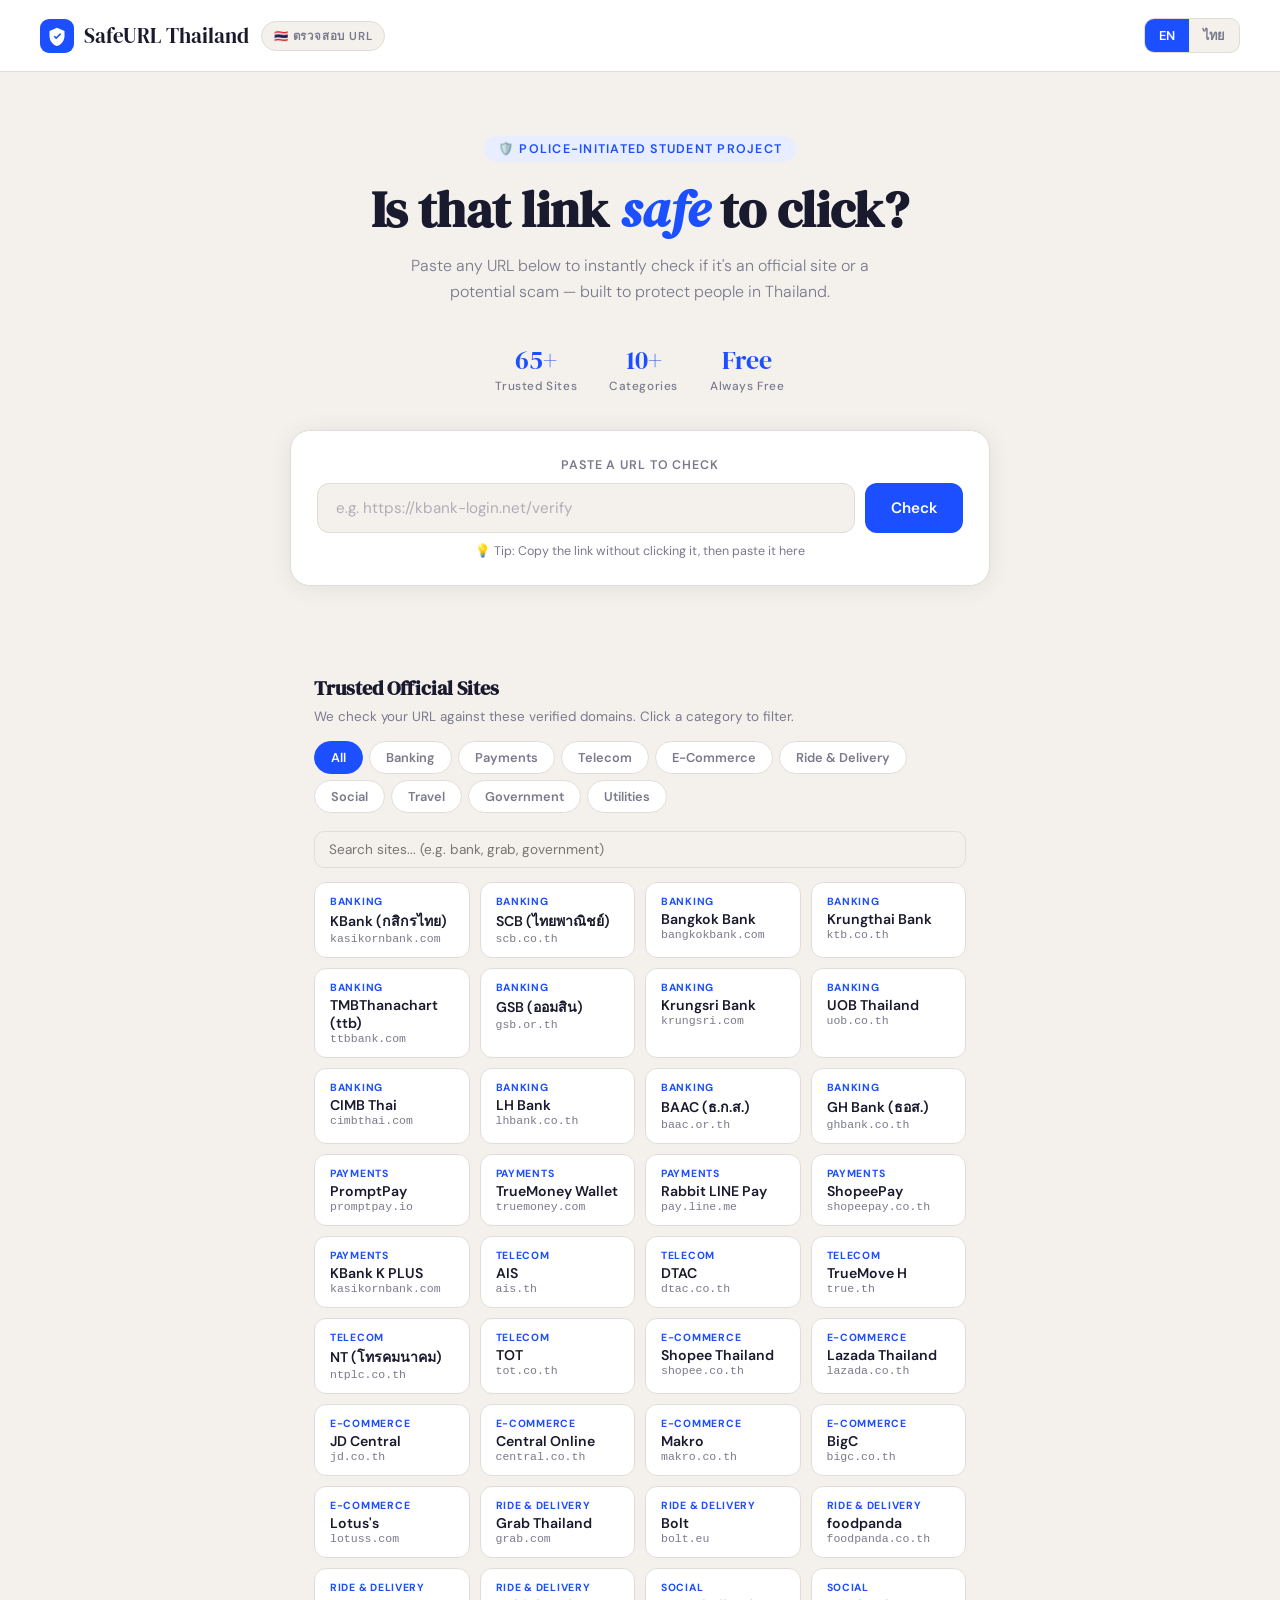
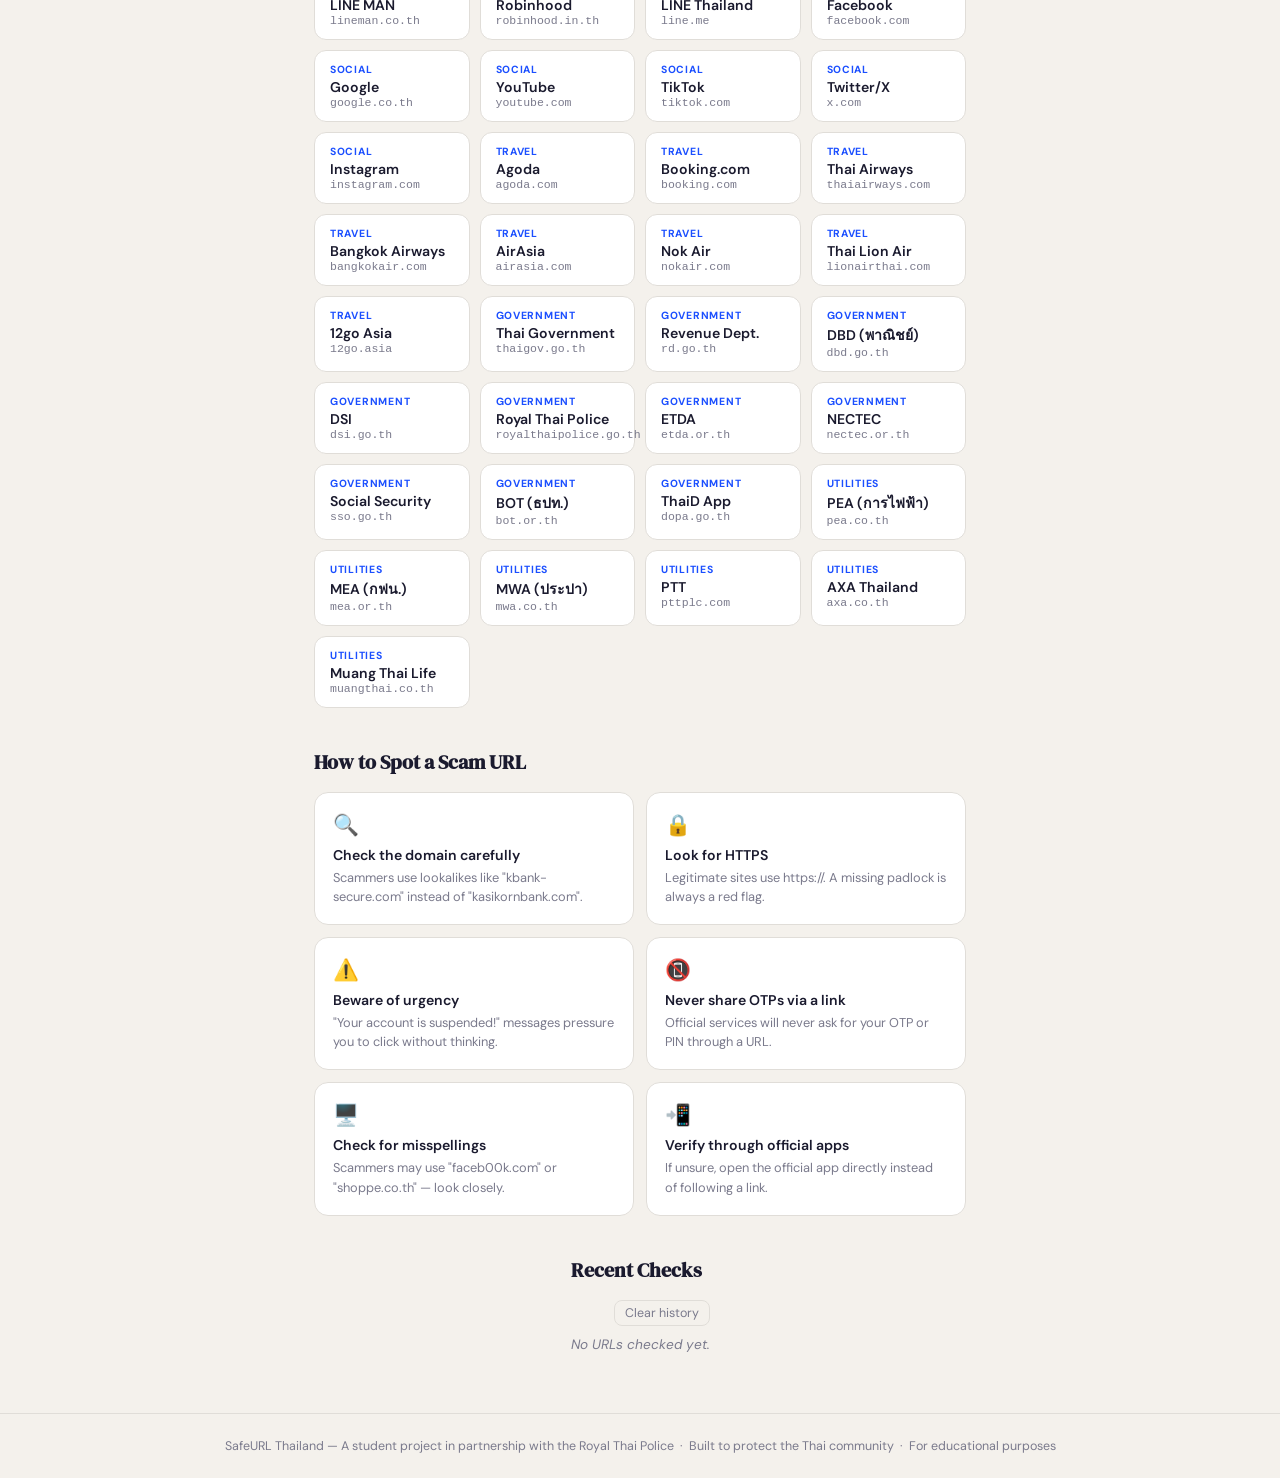
==== index.html @ a2a2a3ca "Add files via upload" ====
<!DOCTYPE html>
<html lang="en">
<head>
  <meta charset="UTF-8" />
  <meta name="viewport" content="width=device-width, initial-scale=1.0"/>
  <title>SafeURL Thailand — URL Safety Checker</title>
  <link href="https://fonts.googleapis.com/css2?family=DM+Serif+Display:ital@0;1&family=DM+Sans:wght@300;400;500;600&display=swap" rel="stylesheet"/>
  <style>
    *, *::before, *::after { box-sizing: border-box; margin: 0; padding: 0; }
    :root {
      --bg: #f4f1ec;
      --surface: #ffffff;
      --text: #1a1a2e;
      --muted: #7a7a8c;
      --accent: #1b4fff;
      --accent-light: #e8eeff;
      --safe: #0e9e6e;
      --safe-light: #e6f7f2;
      --danger: #d93025;
      --danger-light: #fdecea;
      --warn: #f0860a;
      --warn-light: #fff4e5;
      --border: #e0ddd8;
      --shadow: 0 2px 24px rgba(26,26,46,0.07);
    }
    body { font-family: 'DM Sans', sans-serif; background: var(--bg); color: var(--text); min-height: 100vh; display: flex; flex-direction: column; }

    /* NAV */
    nav { display: flex; align-items: center; justify-content: space-between; padding: 18px 40px; background: var(--surface); border-bottom: 1px solid var(--border); flex-wrap: wrap; gap: 10px; }
    .nav-left { display: flex; align-items: center; gap: 12px; }
    .nav-logo { display: flex; align-items: center; gap: 10px; font-family: 'DM Serif Display', serif; font-size: 1.3rem; color: var(--text); text-decoration: none; }
    .nav-logo .shield-icon { width: 34px; height: 34px; background: var(--accent); border-radius: 9px; display: flex; align-items: center; justify-content: center; }
    .nav-logo .shield-icon svg { width: 20px; height: 20px; fill: white; }
    .nav-right { display: flex; align-items: center; gap: 10px; }
    .nav-badge { font-size: 0.72rem; font-weight: 600; letter-spacing: 0.07em; text-transform: uppercase; color: var(--muted); background: var(--bg); padding: 5px 12px; border-radius: 20px; border: 1px solid var(--border); }
    .lang-toggle { display: flex; background: var(--bg); border: 1px solid var(--border); border-radius: 10px; overflow: hidden; }
    .lang-btn { padding: 6px 14px; font-size: 0.8rem; font-weight: 600; border: none; background: transparent; cursor: pointer; color: var(--muted); font-family: 'DM Sans', sans-serif; transition: all 0.2s; }
    .lang-btn.active { background: var(--accent); color: white; }

    /* HERO */
    .hero { text-align: center; padding: 64px 24px 40px; animation: fadeUp 0.6s ease both; }
    .hero-eyebrow { display: inline-flex; align-items: center; gap: 6px; font-size: 0.78rem; font-weight: 600; letter-spacing: 0.1em; text-transform: uppercase; color: var(--accent); background: var(--accent-light); padding: 5px 14px; border-radius: 20px; margin-bottom: 18px; }
    .hero h1 { font-family: 'DM Serif Display', serif; font-size: clamp(2rem, 5vw, 3.2rem); line-height: 1.15; margin-bottom: 14px; max-width: 620px; margin-left: auto; margin-right: auto; }
    .hero h1 em { font-style: italic; color: var(--accent); }
    .hero p { font-size: 1rem; color: var(--muted); max-width: 460px; margin: 0 auto 36px; line-height: 1.65; font-weight: 300; }

    /* STATS BAR */
    .stats-bar { display: flex; justify-content: center; gap: 32px; margin-bottom: 36px; flex-wrap: wrap; }
    .stat { text-align: center; }
    .stat-num { font-family: 'DM Serif Display', serif; font-size: 1.6rem; color: var(--accent); }
    .stat-label { font-size: 0.74rem; color: var(--muted); font-weight: 500; letter-spacing: 0.05em; }

    /* SEARCH */
    .search-card { background: var(--surface); border: 1px solid var(--border); border-radius: 20px; padding: 26px; max-width: 700px; margin: 0 auto; box-shadow: var(--shadow); animation: fadeUp 0.6s 0.15s ease both; }
    .search-label { font-size: 0.78rem; font-weight: 600; letter-spacing: 0.07em; text-transform: uppercase; color: var(--muted); display: block; margin-bottom: 10px; }
    .search-row { display: flex; gap: 10px; }
    #urlInput { flex: 1; border: 1.5px solid var(--border); border-radius: 12px; padding: 14px 18px; font-family: 'DM Sans', sans-serif; font-size: 0.95rem; color: var(--text); background: var(--bg); outline: none; transition: border-color 0.2s, box-shadow 0.2s; }
    #urlInput::placeholder { color: #b0adb8; }
    #urlInput:focus { border-color: var(--accent); box-shadow: 0 0 0 3px rgba(27,79,255,0.1); background: white; }
    #checkBtn { background: var(--accent); color: white; border: none; border-radius: 12px; padding: 14px 26px; font-family: 'DM Sans', sans-serif; font-size: 0.95rem; font-weight: 600; cursor: pointer; transition: background 0.2s, transform 0.1s; white-space: nowrap; }
    #checkBtn:hover { background: #1340dd; }
    #checkBtn:active { transform: scale(0.98); }
    #checkBtn:disabled { opacity: 0.7; cursor: not-allowed; }
    .search-hint { font-size: 0.78rem; color: var(--muted); margin-top: 10px; }

    /* RESULT */
    #result { max-width: 700px; margin: 18px auto 0; display: none; animation: fadeUp 0.4s ease both; }
    .result-box { border-radius: 16px; padding: 22px 24px; display: flex; align-items: flex-start; gap: 18px; }
    .result-box.safe   { background: var(--safe-light); border: 1.5px solid #a0e8cf; }
    .result-box.danger { background: var(--danger-light); border: 1.5px solid #f5bab7; }
    .result-box.warn   { background: var(--warn-light); border: 1.5px solid #ffd08a; }
    .result-icon { width: 46px; height: 46px; border-radius: 12px; flex-shrink: 0; display: flex; align-items: center; justify-content: center; font-size: 1.4rem; }
    .safe   .result-icon { background: #c8f4e4; }
    .danger .result-icon { background: #fcd9d7; }
    .warn   .result-icon { background: #ffe5b4; }
    .result-status { font-size: 0.75rem; font-weight: 700; letter-spacing: 0.1em; text-transform: uppercase; margin-bottom: 4px; }
    .safe   .result-status { color: var(--safe); }
    .danger .result-status { color: var(--danger); }
    .warn   .result-status { color: var(--warn); }
    .result-title { font-family: 'DM Serif Display', serif; font-size: 1.2rem; color: var(--text); margin-bottom: 6px; }
    .result-desc { font-size: 0.88rem; color: #444; line-height: 1.55; }
    .result-url-display { margin-top: 10px; font-size: 0.78rem; font-family: 'Courier New', monospace; background: rgba(0,0,0,0.05); padding: 6px 12px; border-radius: 8px; color: var(--muted); word-break: break-all; }
    .result-match-info { margin-top: 8px; font-size: 0.8rem; color: var(--muted); }
    .result-match-info strong { color: var(--text); }
    .report-btn { margin-top: 12px; display: inline-flex; align-items: center; gap: 6px; font-size: 0.8rem; font-weight: 600; padding: 7px 14px; border-radius: 8px; border: 1.5px solid #f5bab7; background: white; color: var(--danger); cursor: pointer; font-family: 'DM Sans', sans-serif; transition: background 0.2s; }
    .report-btn:hover { background: var(--danger-light); }

    /* REPORT MODAL */
    .modal-overlay { display: none; position: fixed; inset: 0; background: rgba(0,0,0,0.4); z-index: 100; align-items: center; justify-content: center; padding: 20px; }
    .modal-overlay.open { display: flex; }
    .modal { background: white; border-radius: 20px; padding: 32px; max-width: 440px; width: 100%; box-shadow: 0 20px 60px rgba(0,0,0,0.15); animation: fadeUp 0.3s ease both; }
    .modal h3 { font-family: 'DM Serif Display', serif; font-size: 1.3rem; margin-bottom: 6px; }
    .modal p { font-size: 0.85rem; color: var(--muted); margin-bottom: 20px; line-height: 1.5; }
    .modal input, .modal select, .modal textarea { width: 100%; border: 1.5px solid var(--border); border-radius: 10px; padding: 11px 14px; font-family: 'DM Sans', sans-serif; font-size: 0.88rem; color: var(--text); background: var(--bg); outline: none; margin-bottom: 12px; transition: border-color 0.2s; }
    .modal input:focus, .modal select:focus, .modal textarea:focus { border-color: var(--accent); background: white; }
    .modal textarea { resize: vertical; min-height: 80px; }
    .modal-btns { display: flex; gap: 10px; }
    .modal-submit { flex: 1; background: var(--danger); color: white; border: none; border-radius: 10px; padding: 12px; font-family: 'DM Sans', sans-serif; font-weight: 600; font-size: 0.9rem; cursor: pointer; transition: background 0.2s; }
    .modal-submit:hover { background: #b52820; }
    .modal-cancel { padding: 12px 18px; border: 1.5px solid var(--border); background: white; border-radius: 10px; font-family: 'DM Sans', sans-serif; font-weight: 600; font-size: 0.9rem; cursor: pointer; color: var(--muted); }
    .modal-success { text-align: center; padding: 12px 0 0; }
    .modal-success .big-check { font-size: 2.5rem; margin-bottom: 8px; }
    .modal-success p { color: var(--text); font-size: 0.9rem; }

    /* TABS */
    .tabs-section { max-width: 700px; margin: 48px auto 0; padding: 0 24px; animation: fadeUp 0.6s 0.3s ease both; }
    .tabs-section h2 { font-family: 'DM Serif Display', serif; font-size: 1.25rem; margin-bottom: 6px; }
    .tabs-section > p { font-size: 0.84rem; color: var(--muted); margin-bottom: 16px; }
    .tab-bar { display: flex; gap: 6px; flex-wrap: wrap; margin-bottom: 18px; }
    .tab-btn { padding: 7px 16px; font-size: 0.8rem; font-weight: 600; border-radius: 20px; border: 1.5px solid var(--border); background: white; color: var(--muted); cursor: pointer; font-family: 'DM Sans', sans-serif; transition: all 0.2s; }
    .tab-btn.active { background: var(--accent); color: white; border-color: var(--accent); }
    .trusted-grid { display: grid; grid-template-columns: repeat(auto-fill, minmax(148px, 1fr)); gap: 10px; }
    .trusted-chip { background: var(--surface); border: 1px solid var(--border); border-radius: 12px; padding: 12px 15px; cursor: default; transition: box-shadow 0.2s, border-color 0.2s; }
    .trusted-chip:hover { box-shadow: 0 2px 14px rgba(27,79,255,0.1); border-color: #c0cbff; }
    .trusted-chip .chip-cat { font-size: 0.65rem; font-weight: 700; text-transform: uppercase; letter-spacing: 0.07em; color: var(--accent); margin-bottom: 2px; }
    .trusted-chip .chip-name { font-weight: 600; font-size: 0.88rem; color: var(--text); }
    .trusted-chip .chip-domain { font-size: 0.72rem; color: var(--muted); font-family: 'Courier New', monospace; }

    /* TIPS */
    .tips-section { max-width: 700px; margin: 40px auto 0; padding: 0 24px; animation: fadeUp 0.6s 0.45s ease both; }
    .tips-section h2 { font-family: 'DM Serif Display', serif; font-size: 1.25rem; margin-bottom: 16px; }
    .tips-grid { display: grid; grid-template-columns: 1fr 1fr; gap: 12px; }
    @media (max-width: 540px) { .tips-grid { grid-template-columns: 1fr; } .search-row { flex-direction: column; } }
    .tip-card { background: var(--surface); border: 1px solid var(--border); border-radius: 14px; padding: 18px; }
    .tip-icon { font-size: 1.3rem; margin-bottom: 8px; }
    .tip-title { font-weight: 600; font-size: 0.88rem; margin-bottom: 4px; }
    .tip-desc { font-size: 0.8rem; color: var(--muted); line-height: 1.5; }

    /* HISTORY */
    .history-section { max-width: 700px; margin: 40px auto 0; padding: 0 24px; animation: fadeUp 0.6s 0.5s ease both; }
    .history-section h2 { font-family: 'DM Serif Display', serif; font-size: 1.25rem; margin-bottom: 16px; }
    #historyList { display: flex; flex-direction: column; gap: 8px; }
    .history-item { background: var(--surface); border: 1px solid var(--border); border-radius: 12px; padding: 12px 16px; display: flex; align-items: center; gap: 12px; font-size: 0.84rem; }
    .history-dot { width: 10px; height: 10px; border-radius: 50%; flex-shrink: 0; }
    .history-dot.safe { background: var(--safe); }
    .history-dot.danger { background: var(--danger); }
    .history-dot.warn { background: var(--warn); }
    .history-url { flex: 1; font-family: 'Courier New', monospace; color: var(--muted); overflow: hidden; text-overflow: ellipsis; white-space: nowrap; }
    .history-label { font-size: 0.72rem; font-weight: 600; }
    .history-empty { font-size: 0.85rem; color: var(--muted); font-style: italic; }
    .clear-history { font-size: 0.78rem; color: var(--muted); background: none; border: 1px solid var(--border); border-radius: 8px; padding: 4px 10px; cursor: pointer; font-family: 'DM Sans', sans-serif; margin-left: auto; display: block; margin-bottom: 10px; }
    .clear-history:hover { color: var(--danger); border-color: var(--danger); }

    /* FOOTER */
    footer { margin-top: 60px; text-align: center; padding: 24px; font-size: 0.78rem; color: var(--muted); border-top: 1px solid var(--border); }

    /* ANIMATIONS */
    @keyframes fadeUp { from { opacity: 0; transform: translateY(16px); } to { opacity: 1; transform: translateY(0); } }
    .spinner { display: inline-block; width: 15px; height: 15px; border: 2px solid rgba(255,255,255,0.4); border-top-color: white; border-radius: 50%; animation: spin 0.6s linear infinite; vertical-align: middle; margin-right: 6px; }
    @keyframes spin { to { transform: rotate(360deg); } }

    /* SEARCH HIGHLIGHT */
    .search-filter { width: 100%; margin-bottom: 14px; border: 1.5px solid var(--border); border-radius: 10px; padding: 9px 14px; font-family: 'DM Sans', sans-serif; font-size: 0.85rem; outline: none; background: var(--bg); transition: border-color 0.2s; }
    .search-filter:focus { border-color: var(--accent); background: white; }
  </style>
</head>
<body>

<nav>
  <div class="nav-left">
    <a class="nav-logo" href="#">
      <div class="shield-icon">
        <svg viewBox="0 0 24 24"><path d="M12 2L3 6v6c0 5.55 3.84 10.74 9 12 5.16-1.26 9-6.45 9-12V6L12 2zm-1 14l-3-3 1.41-1.41L11 13.17l4.59-4.58L17 10l-6 6z"/></svg>
      </div>
      SafeURL Thailand
    </a>
    <span class="nav-badge" id="navBadge">🇹🇭 ตรวจสอบ URL</span>
  </div>
  <div class="nav-right">
    <div class="lang-toggle">
      <button class="lang-btn active" onclick="setLang('en')">EN</button>
      <button class="lang-btn" onclick="setLang('th')">ไทย</button>
    </div>
  </div>
</nav>

<div class="hero">
  <div class="hero-eyebrow" id="eyebrow">🛡️ Police-Initiated Student Project</div>
  <h1 id="heroTitle">Is that link <em>safe</em> to click?</h1>
  <p id="heroSub">Paste any URL below to instantly check if it's an official site or a potential scam — built to protect people in Thailand.</p>

  <div class="stats-bar">
    <div class="stat"><div class="stat-num" id="siteCount">60+</div><div class="stat-label" id="statLabel1">Trusted Sites</div></div>
    <div class="stat"><div class="stat-num">10+</div><div class="stat-label" id="statLabel2">Categories</div></div>
    <div class="stat"><div class="stat-num">Free</div><div class="stat-label" id="statLabel3">Always Free</div></div>
  </div>

  <div class="search-card">
    <span class="search-label" id="searchLabel">Paste a URL to check</span>
    <div class="search-row">
      <input type="text" id="urlInput" placeholder="e.g. https://kbank-login.net/verify" autocomplete="off" spellcheck="false"/>
      <button id="checkBtn" onclick="checkURL()" data-en="Check" data-th="ตรวจสอบ">Check</button>
    </div>
    <div class="search-hint" id="searchHint">💡 Tip: Copy the link without clicking it, then paste it here</div>
  </div>
  <div id="result" style="padding: 0 0;"></div>
</div>

<!-- REPORT MODAL -->
<div class="modal-overlay" id="reportModal">
  <div class="modal">
    <div id="modalContent">
      <h3 id="modalTitle">🚩 Report a Suspicious URL</h3>
      <p id="modalDesc">Help protect others by reporting this link. Our team will review it.</p>
      <input type="text" id="reportUrl" placeholder="URL being reported" readonly/>
      <select id="reportReason">
        <option value="">Select a reason...</option>
        <option value="phishing">Phishing / Fake login page</option>
        <option value="impersonation">Impersonating a brand</option>
        <option value="malware">Malware / Virus download</option>
        <option value="scam">Financial scam</option>
        <option value="other">Other</option>
      </select>
      <textarea id="reportDetails" placeholder="Any additional details? (optional)"></textarea>
      <div class="modal-btns">
        <button class="modal-cancel" onclick="closeModal()">Cancel</button>
        <button class="modal-submit" onclick="submitReport()">Submit Report</button>
      </div>
    </div>
  </div>
</div>

<!-- TRUSTED SITES -->
<div class="tabs-section" id="trustedSection">
  <h2 id="trustedTitle">Trusted Official Sites</h2>
  <p id="trustedSub">We check your URL against these verified domains. Click a category to filter.</p>
  <div class="tab-bar" id="tabBar"></div>
  <input type="text" class="search-filter" id="siteSearch" placeholder="Search sites... (e.g. bank, grab, government)" oninput="filterSites()"/>
  <div class="trusted-grid" id="trustedGrid"></div>
</div>

<!-- TIPS -->
<div class="tips-section">
  <h2 id="tipsTitle">How to Spot a Scam URL</h2>
  <div class="tips-grid" id="tipsGrid"></div>
</div>

<!-- HISTORY -->
<div class="history-section">
  <h2 id="historyTitle">Recent Checks</h2>
  <button class="clear-history" onclick="clearHistory()" id="clearBtn">Clear history</button>
  <div id="historyList"><p class="history-empty" id="historyEmpty">No URLs checked yet.</p></div>
</div>

<footer id="footer">
  SafeURL Thailand &mdash; A student project in partnership with the Royal Thai Police &nbsp;·&nbsp;
  Built to protect the Thai community &nbsp;·&nbsp; For educational purposes
</footer>

<script>
// ─── LANGUAGE ───────────────────────────────────────────────────
let lang = 'en';
const T = {
  en: {
    eyebrow: '🛡️ Police-Initiated Student Project',
    heroTitle: 'Is that link <em>safe</em> to click?',
    heroSub: 'Paste any URL below to instantly check if it\'s an official site or a potential scam — built to protect people in Thailand.',
    statLabel1: 'Trusted Sites', statLabel2: 'Categories', statLabel3: 'Always Free',
    searchLabel: 'Paste a URL to check',
    checkBtn: 'Check',
    searchHint: '💡 Tip: Copy the link without clicking it, then paste it here',
    trustedTitle: 'Trusted Official Sites',
    trustedSub: 'We check your URL against these verified domains. Click a category to filter.',
    siteSearchPlaceholder: 'Search sites... (e.g. bank, grab, government)',
    tipsTitle: 'How to Spot a Scam URL',
    historyTitle: 'Recent Checks',
    clearBtn: 'Clear history',
    historyEmpty: 'No URLs checked yet.',
    footer: 'SafeURL Thailand — A student project in partnership with the Royal Thai Police · Built to protect the Thai community · For educational purposes',
    modalTitle: '🚩 Report a Suspicious URL',
    modalDesc: 'Help protect others by reporting this link. Our team will review it.',
    reportReasons: ['Select a reason...','Phishing / Fake login page','Impersonating a brand','Malware / Virus download','Financial scam','Other'],
    reportPlaceholder: 'Any additional details? (optional)',
    cancelBtn: 'Cancel', submitBtn: 'Submit Report',
    reportSuccess: 'Thank you! Your report has been noted. You help keep Thailand safer.',
    allTab: 'All',
    safe_status: 'Safe — Verified Official',
    safe_title: 'This appears to be a legitimate site',
    safe_desc: 'This URL matches the official domain of <strong>{name}</strong> in our database. It is safe to visit.',
    safe_match: '✔ Matched against:',
    danger_status: 'Warning — Likely Scam',
    danger_title: 'This URL looks like an impersonation!',
    danger_desc: 'This domain appears to be <strong>pretending to be {name}</strong>, but it is <em>not</em> the official site. The real domain is <strong>{domain}</strong>. Do <strong>not</strong> click this link or enter any personal information.',
    danger_match: '⚠ Suspicious match with:',
    warn_status: 'Unknown — Not in Database',
    warn_title: 'We couldn\'t verify this URL',
    warn_desc: 'This domain is not in our list of trusted Thai sites. It may be a legitimate site we haven\'t added yet, or it could be a scam. <strong>Proceed with caution.</strong>',
    report_btn: '🚩 Report this URL',
    history_safe: 'Safe', history_danger: 'Scam', history_warn: 'Unknown',
    loading: 'Checking...',
  },
  th: {
    eyebrow: '🛡️ โครงการนักเรียนร่วมกับตำรวจ',
    heroTitle: 'ลิงก์นี้<em>ปลอดภัย</em>ไหม?',
    heroSub: 'วางลิงก์ที่น่าสงสัยด้านล่างเพื่อตรวจสอบว่าเป็นเว็บไซต์ทางการหรือเว็บหลอกลวง — สร้างขึ้นเพื่อปกป้องคนไทย',
    statLabel1: 'เว็บไซต์ที่เชื่อถือได้', statLabel2: 'หมวดหมู่', statLabel3: 'ฟรีตลอดกาล',
    searchLabel: 'วางลิงก์ที่ต้องการตรวจสอบ',
    checkBtn: 'ตรวจสอบ',
    searchHint: '💡 คัดลอกลิงก์โดยไม่ต้องคลิก แล้ววางที่นี่',
    trustedTitle: 'เว็บไซต์ทางการที่เชื่อถือได้',
    trustedSub: 'เราตรวจสอบ URL ของคุณกับโดเมนที่ผ่านการยืนยันเหล่านี้ คลิกหมวดหมู่เพื่อกรอง',
    siteSearchPlaceholder: 'ค้นหาเว็บไซต์... (เช่น ธนาคาร, grab, รัฐบาล)',
    tipsTitle: 'วิธีสังเกตลิงก์หลอกลวง',
    historyTitle: 'ประวัติการตรวจสอบ',
    clearBtn: 'ล้างประวัติ',
    historyEmpty: 'ยังไม่มีการตรวจสอบ URL',
    footer: 'SafeURL Thailand — โครงการนักเรียนร่วมกับตำรวจไทย · สร้างขึ้นเพื่อปกป้องชุมชนไทย · เพื่อการศึกษา',
    modalTitle: '🚩 รายงาน URL ที่น่าสงสัย',
    modalDesc: 'ช่วยปกป้องผู้อื่นโดยรายงานลิงก์นี้ ทีมงานจะตรวจสอบ',
    reportReasons: ['เลือกเหตุผล...','ฟิชชิ่ง / หน้าล็อกอินปลอม','แอบอ้างเป็นแบรนด์','มัลแวร์ / ดาวน์โหลดไวรัส','หลอกลวงทางการเงิน','อื่นๆ'],
    reportPlaceholder: 'รายละเอียดเพิ่มเติม? (ไม่บังคับ)',
    cancelBtn: 'ยกเลิก', submitBtn: 'ส่งรายงาน',
    reportSuccess: 'ขอบคุณ! รายงานของคุณได้รับการบันทึกแล้ว คุณช่วยให้ประเทศไทยปลอดภัยมากขึ้น',
    allTab: 'ทั้งหมด',
    safe_status: 'ปลอดภัย — ยืนยันแล้ว',
    safe_title: 'เว็บไซต์นี้ดูเหมือนจะถูกต้องตามกฎหมาย',
    safe_desc: 'URL นี้ตรงกับโดเมนทางการของ <strong>{name}</strong> ในฐานข้อมูลของเรา ปลอดภัยในการเข้าชม',
    safe_match: '✔ ตรงกับ:',
    danger_status: 'คำเตือน — น่าจะเป็นการหลอกลวง',
    danger_title: 'URL นี้ดูเหมือนกำลังแอบอ้าง!',
    danger_desc: 'โดเมนนี้ดูเหมือนจะ<strong>แอบอ้างเป็น {name}</strong> แต่ไม่ใช่เว็บไซต์ทางการ โดเมนจริงคือ <strong>{domain}</strong> <strong>อย่า</strong>คลิกลิงก์นี้หรือกรอกข้อมูลส่วนตัว',
    danger_match: '⚠ ตรวจพบการแอบอ้าง:',
    warn_status: 'ไม่ทราบ — ไม่อยู่ในฐานข้อมูล',
    warn_title: 'เราไม่สามารถยืนยัน URL นี้ได้',
    warn_desc: 'โดเมนนี้ไม่อยู่ในรายการเว็บไซต์ไทยที่เชื่อถือได้ของเรา อาจเป็นเว็บไซต์ที่ถูกต้องที่เรายังไม่ได้เพิ่ม หรืออาจเป็นการหลอกลวง <strong>ดำเนินการด้วยความระมัดระวัง</strong>',
    report_btn: '🚩 รายงาน URL นี้',
    history_safe: 'ปลอดภัย', history_danger: 'หลอกลวง', history_warn: 'ไม่ทราบ',
    loading: 'กำลังตรวจสอบ...',
  }
};

function setLang(l) {
  lang = l;
  document.querySelectorAll('.lang-btn').forEach(b => b.classList.toggle('active', b.textContent.trim() === (l==='en'?'EN':'ไทย')));
  applyLang();
}

function applyLang() {
  const t = T[lang];
  document.getElementById('eyebrow').textContent = t.eyebrow;
  document.getElementById('heroTitle').innerHTML = t.heroTitle;
  document.getElementById('heroSub').textContent = t.heroSub;
  document.getElementById('statLabel1').textContent = t.statLabel1;
  document.getElementById('statLabel2').textContent = t.statLabel2;
  document.getElementById('statLabel3').textContent = t.statLabel3;
  document.getElementById('searchLabel').textContent = t.searchLabel;
  document.getElementById('checkBtn').textContent = t.checkBtn;
  document.getElementById('searchHint').textContent = t.searchHint;
  document.getElementById('trustedTitle').textContent = t.trustedTitle;
  document.getElementById('trustedSub').textContent = t.trustedSub;
  document.getElementById('siteSearch').placeholder = t.siteSearchPlaceholder;
  document.getElementById('tipsTitle').textContent = t.tipsTitle;
  document.getElementById('historyTitle').textContent = t.historyTitle;
  document.getElementById('clearBtn').textContent = t.clearBtn;
  document.getElementById('footer').textContent = t.footer.replace('·','·');
  document.getElementById('historyEmpty').textContent = t.historyEmpty;
  renderTips();
}

// ─── DATABASE ────────────────────────────────────────────────────
const trustedSites = [
  // Banking
  { name:"KBank (กสิกรไทย)", domain:"kasikornbank.com", aliases:["kbank.com","kasikorn.com"], cat:"Banking" },
  { name:"SCB (ไทยพาณิชย์)", domain:"scb.co.th", aliases:["scbeasy.com","scbconnect.co.th"], cat:"Banking" },
  { name:"Bangkok Bank", domain:"bangkokbank.com", aliases:["bbl.co.th"], cat:"Banking" },
  { name:"Krungthai Bank", domain:"ktb.co.th", aliases:["krungthai.com","ktbnetbank.com"], cat:"Banking" },
  { name:"TMBThanachart (ttb)", domain:"ttbbank.com", aliases:["tmbbank.com","thanachartbank.co.th"], cat:"Banking" },
  { name:"GSB (ออมสิน)", domain:"gsb.or.th", aliases:[], cat:"Banking" },
  { name:"Krungsri Bank", domain:"krungsri.com", aliases:["ayudhya.com"], cat:"Banking" },
  { name:"UOB Thailand", domain:"uob.co.th", aliases:[], cat:"Banking" },
  { name:"CIMB Thai", domain:"cimbthai.com", aliases:[], cat:"Banking" },
  { name:"LH Bank", domain:"lhbank.co.th", aliases:[], cat:"Banking" },
  { name:"BAAC (ธ.ก.ส.)", domain:"baac.or.th", aliases:[], cat:"Banking" },
  { name:"GH Bank (ธอส.)", domain:"ghbank.co.th", aliases:[], cat:"Banking" },

  // Payments
  { name:"PromptPay", domain:"promptpay.io", aliases:["bot.or.th"], cat:"Payments" },
  { name:"TrueMoney Wallet", domain:"truemoney.com", aliases:["truemoneyreward.com"], cat:"Payments" },
  { name:"Rabbit LINE Pay", domain:"pay.line.me", aliases:[], cat:"Payments" },
  { name:"ShopeePay", domain:"shopeepay.co.th", aliases:[], cat:"Payments" },
  { name:"KBank K PLUS", domain:"kasikornbank.com", aliases:[], cat:"Payments" },

  // Telecom
  { name:"AIS", domain:"ais.th", aliases:["ais.com","one.th"], cat:"Telecom" },
  { name:"DTAC", domain:"dtac.co.th", aliases:[], cat:"Telecom" },
  { name:"TrueMove H", domain:"true.th", aliases:["truemoveh.com","truecorp.co.th"], cat:"Telecom" },
  { name:"NT (โทรคมนาคม)", domain:"ntplc.co.th", aliases:["cattelecom.com"], cat:"Telecom" },
  { name:"TOT", domain:"tot.co.th", aliases:[], cat:"Telecom" },

  // E-Commerce
  { name:"Shopee Thailand", domain:"shopee.co.th", aliases:["shopee.th"], cat:"E-Commerce" },
  { name:"Lazada Thailand", domain:"lazada.co.th", aliases:[], cat:"E-Commerce" },
  { name:"JD Central", domain:"jd.co.th", aliases:[], cat:"E-Commerce" },
  { name:"Central Online", domain:"central.co.th", aliases:["tops.co.th"], cat:"E-Commerce" },
  { name:"Makro", domain:"makro.co.th", aliases:[], cat:"E-Commerce" },
  { name:"BigC", domain:"bigc.co.th", aliases:[], cat:"E-Commerce" },
  { name:"Lotus's", domain:"lotuss.com", aliases:["tesco.co.th"], cat:"E-Commerce" },

  // Ride & Delivery
  { name:"Grab Thailand", domain:"grab.com", aliases:["grabfood.com","grabtaxi.com"], cat:"Ride & Delivery" },
  { name:"Bolt", domain:"bolt.eu", aliases:[], cat:"Ride & Delivery" },
  { name:"foodpanda", domain:"foodpanda.co.th", aliases:[], cat:"Ride & Delivery" },
  { name:"LINE MAN", domain:"lineman.co.th", aliases:[], cat:"Ride & Delivery" },
  { name:"Robinhood", domain:"robinhood.in.th", aliases:[], cat:"Ride & Delivery" },

  // Social & Communication
  { name:"LINE Thailand", domain:"line.me", aliases:["linecorp.com","line.biz"], cat:"Social" },
  { name:"Facebook", domain:"facebook.com", aliases:["fb.com","messenger.com"], cat:"Social" },
  { name:"Google", domain:"google.co.th", aliases:["google.com","gmail.com"], cat:"Social" },
  { name:"YouTube", domain:"youtube.com", aliases:[], cat:"Social" },
  { name:"TikTok", domain:"tiktok.com", aliases:[], cat:"Social" },
  { name:"Twitter/X", domain:"x.com", aliases:["twitter.com"], cat:"Social" },
  { name:"Instagram", domain:"instagram.com", aliases:[], cat:"Social" },

  // Travel & Booking
  { name:"Agoda", domain:"agoda.com", aliases:[], cat:"Travel" },
  { name:"Booking.com", domain:"booking.com", aliases:[], cat:"Travel" },
  { name:"Thai Airways", domain:"thaiairways.com", aliases:[], cat:"Travel" },
  { name:"Bangkok Airways", domain:"bangkokair.com", aliases:[], cat:"Travel" },
  { name:"AirAsia", domain:"airasia.com", aliases:[], cat:"Travel" },
  { name:"Nok Air", domain:"nokair.com", aliases:[], cat:"Travel" },
  { name:"Thai Lion Air", domain:"lionairthai.com", aliases:[], cat:"Travel" },
  { name:"12go Asia", domain:"12go.asia", aliases:[], cat:"Travel" },

  // Government
  { name:"Thai Government", domain:"thaigov.go.th", aliases:[".go.th"], cat:"Government" },
  { name:"Revenue Dept.", domain:"rd.go.th", aliases:[], cat:"Government" },
  { name:"DBD (พาณิชย์)", domain:"dbd.go.th", aliases:[], cat:"Government" },
  { name:"DSI", domain:"dsi.go.th", aliases:[], cat:"Government" },
  { name:"Royal Thai Police", domain:"royalthaipolice.go.th", aliases:["police.go.th"], cat:"Government" },
  { name:"ETDA", domain:"etda.or.th", aliases:[], cat:"Government" },
  { name:"NECTEC", domain:"nectec.or.th", aliases:[], cat:"Government" },
  { name:"Social Security", domain:"sso.go.th", aliases:[], cat:"Government" },
  { name:"BOT (ธปท.)", domain:"bot.or.th", aliases:[], cat:"Government" },
  { name:"ThaiD App", domain:"dopa.go.th", aliases:[], cat:"Government" },

  // Utilities & Insurance
  { name:"PEA (การไฟฟ้า)", domain:"pea.co.th", aliases:[], cat:"Utilities" },
  { name:"MEA (กฟน.)", domain:"mea.or.th", aliases:[], cat:"Utilities" },
  { name:"MWA (ประปา)", domain:"mwa.co.th", aliases:[], cat:"Utilities" },
  { name:"PTT", domain:"pttplc.com", aliases:["pttep.com"], cat:"Utilities" },
  { name:"AXA Thailand", domain:"axa.co.th", aliases:[], cat:"Utilities" },
  { name:"Muang Thai Life", domain:"muangthai.co.th", aliases:[], cat:"Utilities" },
];

// ─── CATEGORY TABS ────────────────────────────────────────────────
const cats = ['All', ...new Set(trustedSites.map(s => s.cat))];
let activeTab = 'All';

function renderTabs() {
  const bar = document.getElementById('tabBar');
  bar.innerHTML = '';
  cats.forEach(cat => {
    const btn = document.createElement('button');
    btn.className = 'tab-btn' + (cat === activeTab ? ' active' : '');
    btn.textContent = cat === 'All' ? (lang === 'th' ? T.th.allTab : 'All') : cat;
    btn.onclick = () => { activeTab = cat; renderTabs(); filterSites(); };
    bar.appendChild(btn);
  });
}

function filterSites() {
  const query = document.getElementById('siteSearch').value.toLowerCase();
  const grid = document.getElementById('trustedGrid');
  grid.innerHTML = '';
  trustedSites.filter(s => {
    const matchTab = activeTab === 'All' || s.cat === activeTab;
    const matchSearch = !query || s.name.toLowerCase().includes(query) || s.domain.includes(query) || s.cat.toLowerCase().includes(query);
    return matchTab && matchSearch;
  }).forEach(site => {
    const chip = document.createElement('div');
    chip.className = 'trusted-chip';
    chip.innerHTML = `<div class="chip-cat">${site.cat}</div><div class="chip-name">${site.name}</div><div class="chip-domain">${site.domain}</div>`;
    grid.appendChild(chip);
  });
}

// ─── TIPS ─────────────────────────────────────────────────────────
const tips = {
  en: [
    { icon:'🔍', title:'Check the domain carefully', desc:'Scammers use lookalikes like "kbank-secure.com" instead of "kasikornbank.com".' },
    { icon:'🔒', title:'Look for HTTPS', desc:'Legitimate sites use https://. A missing padlock is always a red flag.' },
    { icon:'⚠️', title:'Beware of urgency', desc:'"Your account is suspended!" messages pressure you to click without thinking.' },
    { icon:'📵', title:'Never share OTPs via a link', desc:'Official services will never ask for your OTP or PIN through a URL.' },
    { icon:'🖥️', title:'Check for misspellings', desc:'Scammers may use "faceb00k.com" or "shoppe.co.th" — look closely.' },
    { icon:'📲', title:'Verify through official apps', desc:'If unsure, open the official app directly instead of following a link.' },
  ],
  th: [
    { icon:'🔍', title:'ตรวจสอบโดเมนอย่างละเอียด', desc:'นักต้มตุ๋นใช้ที่อยู่คล้ายกัน เช่น "kbank-secure.com" แทน "kasikornbank.com"' },
    { icon:'🔒', title:'มองหา HTTPS', desc:'เว็บไซต์ที่ถูกต้องใช้ https:// ไม่มีแม่กุญแจถือเป็นสัญญาณอันตรายเสมอ' },
    { icon:'⚠️', title:'ระวังข้อความเร่งด่วน', desc:'"บัญชีของคุณถูกระงับ!" ข้อความเหล่านี้กดดันให้คุณคลิกโดยไม่คิด' },
    { icon:'📵', title:'ห้ามแชร์ OTP ผ่านลิงก์', desc:'บริการทางการจะไม่ขอ OTP หรือ PIN ผ่าน URL เด็ดขาด' },
    { icon:'🖥️', title:'ตรวจสอบการสะกดผิด', desc:'อาจใช้ "faceb00k.com" หรือ "shoppe.co.th" — ดูอย่างระมัดระวัง' },
    { icon:'📲', title:'ยืนยันผ่านแอปทางการ', desc:'หากไม่แน่ใจ เปิดแอปทางการโดยตรงแทนการตามลิงก์' },
  ]
};

function renderTips() {
  const grid = document.getElementById('tipsGrid');
  grid.innerHTML = '';
  tips[lang].forEach(t => {
    const card = document.createElement('div');
    card.className = 'tip-card';
    card.innerHTML = `<div class="tip-icon">${t.icon}</div><div class="tip-title">${t.title}</div><div class="tip-desc">${t.desc}</div>`;
    grid.appendChild(card);
  });
}

// ─── URL CHECK ────────────────────────────────────────────────────
function extractDomain(url) {
  try {
    let u = url.trim();
    if (!u.startsWith('http')) u = 'https://' + u;
    return new URL(u).hostname.replace(/^www\./,'').toLowerCase();
  } catch {
    return url.trim().toLowerCase().replace(/^www\./,'').split('/')[0];
  }
}

let lastCheckedURL = '';

function checkURL() {
  const input = document.getElementById('urlInput').value.trim();
  const resultDiv = document.getElementById('result');
  const btn = document.getElementById('checkBtn');
  const t = T[lang];
  lastCheckedURL = input;

  if (!input) {
    resultDiv.style.display = 'block';
    resultDiv.innerHTML = `<div class="result-box warn"><div class="result-icon">⚠️</div><div class="result-body"><div class="result-status">${t.warn_status}</div><div class="result-title">${lang==='en'?'Please enter a URL':'กรุณากรอก URL'}</div></div></div>`;
    return;
  }

  btn.innerHTML = `<span class="spinner"></span>${t.loading}`;
  btn.disabled = true;
  resultDiv.style.display = 'none';

  setTimeout(() => {
    btn.textContent = t.checkBtn;
    btn.disabled = false;
    resultDiv.style.display = 'block';

    const inputDomain = extractDomain(input);
    let matchedSite = null, isTrusted = false, isSuspicious = false;

    // .go.th → official Thai government
    if (inputDomain.endsWith('.go.th')) {
      isTrusted = true;
      matchedSite = { name: lang==='th'?"หน่วยงานรัฐบาลไทย":"Thai Government Site", domain: ".go.th" };
    }

    if (!isTrusted) {
      for (const site of trustedSites) {
        for (const d of [site.domain, ...site.aliases]) {
          if (inputDomain === d || inputDomain.endsWith('.'+d)) {
            matchedSite = site; isTrusted = true; break;
          }
        }
        if (isTrusted) break;
      }
    }

    if (!isTrusted) {
      for (const site of trustedSites) {
        const kws = [site.name.toLowerCase().replace(/\s|\(.*\)/g,'').slice(0,10), site.domain.split('.')[0]];
        for (const kw of kws) {
          if (kw.length >= 4 && inputDomain.includes(kw)) {
            matchedSite = site; isSuspicious = true; break;
          }
        }
        if (isSuspicious) break;
      }
    }

    let html = '';
    let histClass = '';

    if (isTrusted) {
      histClass = 'safe';
      html = `<div class="result-box safe">
        <div class="result-icon">✅</div>
        <div class="result-body">
          <div class="result-status">${t.safe_status}</div>
          <div class="result-title">${t.safe_title}</div>
          <div class="result-desc">${t.safe_desc.replace('{name}', matchedSite.name)}</div>
          <div class="result-url-display">${input}</div>
          <div class="result-match-info">${t.safe_match} <strong>${matchedSite.domain}</strong></div>
        </div>
      </div>`;
    } else if (isSuspicious) {
      histClass = 'danger';
      html = `<div class="result-box danger">
        <div class="result-icon">🚨</div>
        <div class="result-body">
          <div class="result-status">${t.danger_status}</div>
          <div class="result-title">${t.danger_title}</div>
          <div class="result-desc">${t.danger_desc.replace('{name}',matchedSite.name).replace('{domain}',matchedSite.domain)}</div>
          <div class="result-url-display">${input}</div>
          <div class="result-match-info">${t.danger_match} <strong>${matchedSite.domain}</strong></div>
          <button class="report-btn" onclick="openReport('${input.replace(/'/g,"\\'")}')">🚩 ${t.report_btn.replace('🚩','').trim()}</button>
        </div>
      </div>`;
    } else {
      histClass = 'warn';
      html = `<div class="result-box warn">
        <div class="result-icon">🔎</div>
        <div class="result-body">
          <div class="result-status">${t.warn_status}</div>
          <div class="result-title">${t.warn_title}</div>
          <div class="result-desc">${t.warn_desc}</div>
          <div class="result-url-display">${input}</div>
          <button class="report-btn" onclick="openReport('${input.replace(/'/g,"\\'")}')">🚩 ${t.report_btn.replace('🚩','').trim()}</button>
        </div>
      </div>`;
    }

    resultDiv.innerHTML = html;
    addHistory(input, histClass);
  }, 800);
}

// ─── HISTORY ──────────────────────────────────────────────────────
let history = [];
function addHistory(url, type) {
  history.unshift({ url, type });
  if (history.length > 8) history.pop();
  renderHistory();
}
function renderHistory() {
  const t = T[lang];
  const list = document.getElementById('historyList');
  if (!history.length) {
    list.innerHTML = `<p class="history-empty" id="historyEmpty">${t.historyEmpty}</p>`;
    return;
  }
  list.innerHTML = history.map(h => `
    <div class="history-item">
      <div class="history-dot ${h.type}"></div>
      <div class="history-url">${h.url}</div>
      <div class="history-label" style="color:var(--${h.type==='safe'?'safe':h.type==='danger'?'danger':'warn'})">${h.type==='safe'?t.history_safe:h.type==='danger'?t.history_danger:t.history_warn}</div>
    </div>`).join('');
}
function clearHistory() { history = []; renderHistory(); }

// ─── REPORT MODAL ─────────────────────────────────────────────────
function openReport(url) {
  document.getElementById('reportUrl').value = url || lastCheckedURL;
  document.getElementById('reportModal').classList.add('open');
  document.getElementById('modalTitle').textContent = T[lang].modalTitle;
  document.getElementById('modalDesc').textContent = T[lang].modalDesc;
  document.getElementById('reportDetails').placeholder = T[lang].reportPlaceholder;
  const sel = document.getElementById('reportReason');
  T[lang].reportReasons.forEach((r, i) => sel.options[i] && (sel.options[i].text = r));
}
function closeModal() { document.getElementById('reportModal').classList.remove('open'); }
function submitReport() {
  const t = T[lang];
  document.getElementById('modalContent').innerHTML = `<div class="modal-success"><div class="big-check">✅</div><h3>${lang==='th'?'ขอบคุณ!':'Thank you!'}</h3><p>${t.reportSuccess}</p><br><button class="modal-cancel" onclick="closeModal()" style="margin:0 auto;display:block;">${lang==='th'?'ปิด':'Close'}</button></div>`;
}
document.getElementById('reportModal').addEventListener('click', function(e) { if (e.target === this) closeModal(); });

// ─── INIT ─────────────────────────────────────────────────────────
document.getElementById('urlInput').addEventListener('keydown', e => { if (e.key === 'Enter') checkURL(); });
document.getElementById('siteCount').textContent = trustedSites.length + '+';
renderTabs();
filterSites();
renderTips();
</script>
</body>
</html>
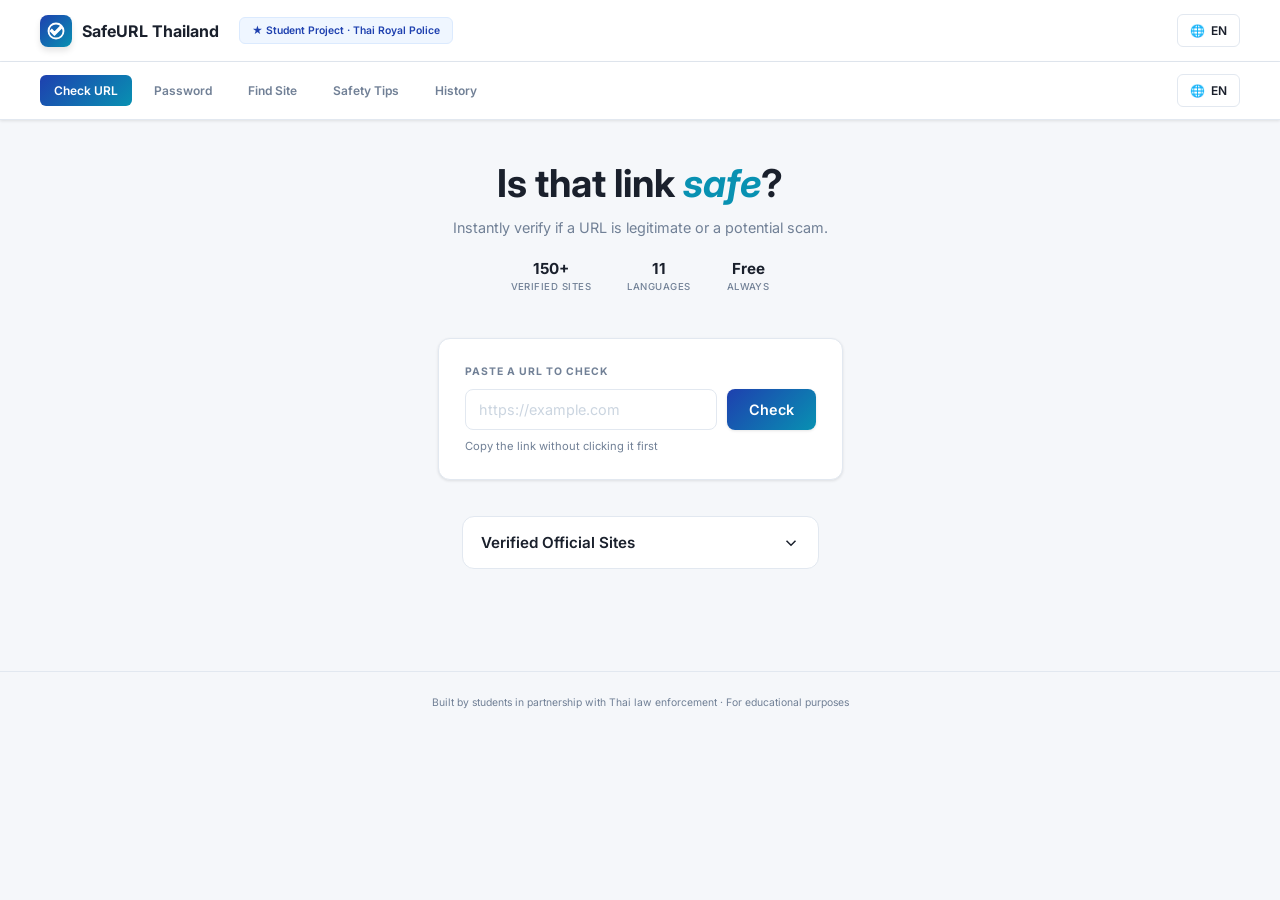
==== commit 7cb36467: "Add files via upload" ====
--- a/index.html
+++ b/index.html
@@ -3,155 +3,181 @@
 <head>
   <meta charset="UTF-8" />
   <meta name="viewport" content="width=device-width, initial-scale=1.0"/>
-  <title>SafeURL Thailand — URL Safety Checker</title>
-  <link href="https://fonts.googleapis.com/css2?family=DM+Serif+Display:ital@0;1&family=DM+Sans:wght@300;400;500;600&display=swap" rel="stylesheet"/>
+  <title>SafeURL Thailand — Protect Yourself from Scams</title>
+  <link href="https://fonts.googleapis.com/css2?family=Inter:wght@300;400;500;600;700&display=swap" rel="stylesheet"/>
   <style>
     *, *::before, *::after { box-sizing: border-box; margin: 0; padding: 0; }
     :root {
-      --bg: #f4f1ec;
+      --bg: #f5f7fa;
       --surface: #ffffff;
-      --text: #1a1a2e;
-      --muted: #7a7a8c;
-      --accent: #1b4fff;
-      --accent-light: #e8eeff;
-      --safe: #0e9e6e;
-      --safe-light: #e6f7f2;
-      --danger: #d93025;
-      --danger-light: #fdecea;
-      --warn: #f0860a;
-      --warn-light: #fff4e5;
-      --border: #e0ddd8;
-      --shadow: 0 2px 24px rgba(26,26,46,0.07);
+      --text: #1a202c;
+      --text-secondary: #718096;
+      --accent: #1e40af;
+      --teal: #0891b2;
+      --safe: #059669;
+      --danger: #dc2626;
+      --warn: #d97706;
+      --border: #e2e8f0;
+      --shadow: 0 1px 3px rgba(0,0,0,0.1);
+      --shadow-md: 0 4px 6px rgba(0,0,0,0.1);
     }
-    body { font-family: 'DM Sans', sans-serif; background: var(--bg); color: var(--text); min-height: 100vh; display: flex; flex-direction: column; }
-
-    /* NAV */
-    nav { display: flex; align-items: center; justify-content: space-between; padding: 18px 40px; background: var(--surface); border-bottom: 1px solid var(--border); flex-wrap: wrap; gap: 10px; }
-    .nav-left { display: flex; align-items: center; gap: 12px; }
-    .nav-logo { display: flex; align-items: center; gap: 10px; font-family: 'DM Serif Display', serif; font-size: 1.3rem; color: var(--text); text-decoration: none; }
-    .nav-logo .shield-icon { width: 34px; height: 34px; background: var(--accent); border-radius: 9px; display: flex; align-items: center; justify-content: center; }
-    .nav-logo .shield-icon svg { width: 20px; height: 20px; fill: white; }
-    .nav-right { display: flex; align-items: center; gap: 10px; }
-    .nav-badge { font-size: 0.72rem; font-weight: 600; letter-spacing: 0.07em; text-transform: uppercase; color: var(--muted); background: var(--bg); padding: 5px 12px; border-radius: 20px; border: 1px solid var(--border); }
-    .lang-toggle { display: flex; background: var(--bg); border: 1px solid var(--border); border-radius: 10px; overflow: hidden; }
-    .lang-btn { padding: 6px 14px; font-size: 0.8rem; font-weight: 600; border: none; background: transparent; cursor: pointer; color: var(--muted); font-family: 'DM Sans', sans-serif; transition: all 0.2s; }
-    .lang-btn.active { background: var(--accent); color: white; }
-
-    /* HERO */
-    .hero { text-align: center; padding: 64px 24px 40px; animation: fadeUp 0.6s ease both; }
-    .hero-eyebrow { display: inline-flex; align-items: center; gap: 6px; font-size: 0.78rem; font-weight: 600; letter-spacing: 0.1em; text-transform: uppercase; color: var(--accent); background: var(--accent-light); padding: 5px 14px; border-radius: 20px; margin-bottom: 18px; }
-    .hero h1 { font-family: 'DM Serif Display', serif; font-size: clamp(2rem, 5vw, 3.2rem); line-height: 1.15; margin-bottom: 14px; max-width: 620px; margin-left: auto; margin-right: auto; }
-    .hero h1 em { font-style: italic; color: var(--accent); }
-    .hero p { font-size: 1rem; color: var(--muted); max-width: 460px; margin: 0 auto 36px; line-height: 1.65; font-weight: 300; }
-
-    /* STATS BAR */
-    .stats-bar { display: flex; justify-content: center; gap: 32px; margin-bottom: 36px; flex-wrap: wrap; }
+    body { font-family: 'Inter', sans-serif; background: var(--bg); color: var(--text); min-height: 100vh; display: flex; flex-direction: column; }
+
+    nav { display: flex; align-items: center; justify-content: space-between; padding: 14px 40px; background: var(--surface); border-bottom: 1px solid var(--border); box-shadow: var(--shadow); }
+    .nav-left { display: flex; align-items: center; gap: 20px; }
+    .nav-logo { display: flex; align-items: center; gap: 10px; font-size: 1rem; font-weight: 700; color: var(--text); text-decoration: none; }
+    .nav-logo-icon { width: 32px; height: 32px; background: linear-gradient(135deg, #1e40af 0%, #0891b2 100%); border-radius: 8px; display: flex; align-items: center; justify-content: center; box-shadow: var(--shadow-md); }
+    .nav-logo-icon svg { width: 18px; height: 18px; }
+    .endorsement-badge { display: flex; align-items: center; gap: 6px; font-size: 0.65rem; font-weight: 600; color: #1e40af; background: #eff6ff; padding: 6px 12px; border-radius: 6px; border: 1px solid #dbeafe; }
+    .nav-right { display: flex; align-items: center; gap: 12px; }
+
+    .sticky-tabs { position: sticky; top: 0; z-index: 50; background: var(--surface); border-bottom: 1px solid var(--border); padding: 12px 40px; box-shadow: var(--shadow); }
+    .tabs-container { display: flex; justify-content: space-between; align-items: center; gap: 16px; }
+    .tab-nav { display: flex; gap: 8px; overflow-x: auto; flex: 1; }
+    .tab-nav::-webkit-scrollbar { height: 4px; }
+    .tab-nav::-webkit-scrollbar-thumb { background: var(--border); border-radius: 2px; }
+    .tab-nav-btn { padding: 8px 14px; font-size: 0.75rem; font-weight: 600; border-radius: 6px; border: none; background: transparent; color: var(--text-secondary); cursor: pointer; font-family: 'Inter', sans-serif; transition: all 0.2s; white-space: nowrap; }
+    .tab-nav-btn:hover { color: var(--teal); background: rgba(8, 145, 178, 0.05); }
+    .tab-nav-btn.active { background: linear-gradient(135deg, #1e40af 0%, #0891b2 100%); color: white; }
+    
+    .lang-dropdown { position: relative; }
+    .lang-btn-main { display: flex; align-items: center; gap: 6px; padding: 8px 12px; font-size: 0.75rem; font-weight: 600; border-radius: 6px; border: 1px solid var(--border); background: white; color: var(--text); cursor: pointer; font-family: 'Inter', sans-serif; transition: all 0.2s; white-space: nowrap; }
+    .lang-btn-main:hover { border-color: var(--teal); color: var(--teal); background: rgba(8, 145, 178, 0.05); }
+    .lang-dropdown-menu { display: none; position: absolute; top: 100%; right: 0; background: white; border: 1px solid var(--border); border-radius: 8px; box-shadow: 0 10px 25px rgba(0,0,0,0.08); overflow: hidden; z-index: 100; min-width: 140px; margin-top: 4px; }
+    .lang-dropdown-menu.open { display: block; }
+    .lang-option { display: block; width: 100%; padding: 10px 14px; text-align: left; border: none; background: white; color: var(--text); cursor: pointer; font-family: 'Inter', sans-serif; font-size: 0.75rem; transition: all 0.2s; }
+    .lang-option:hover { background: #eff6ff; }
+    .lang-option.active { background: linear-gradient(135deg, #1e40af 0%, #0891b2 100%); color: white; }
+
+    .hero { text-align: center; padding: 40px 24px 28px; }
+    .hero h1 { font-size: clamp(1.6rem, 4vw, 2.4rem); font-weight: 700; line-height: 1.2; margin-bottom: 10px; max-width: 700px; margin-left: auto; margin-right: auto; }
+    .hero h1 em { font-style: italic; color: var(--teal); }
+    .hero p { font-size: 0.9rem; color: var(--text-secondary); max-width: 500px; margin: 0 auto 20px; line-height: 1.6; font-weight: 400; }
+
+    .stats-bar { display: flex; justify-content: center; gap: 36px; margin-bottom: 18px; flex-wrap: wrap; }
     .stat { text-align: center; }
-    .stat-num { font-family: 'DM Serif Display', serif; font-size: 1.6rem; color: var(--accent); }
-    .stat-label { font-size: 0.74rem; color: var(--muted); font-weight: 500; letter-spacing: 0.05em; }
-
-    /* SEARCH */
-    .search-card { background: var(--surface); border: 1px solid var(--border); border-radius: 20px; padding: 26px; max-width: 700px; margin: 0 auto; box-shadow: var(--shadow); animation: fadeUp 0.6s 0.15s ease both; }
-    .search-label { font-size: 0.78rem; font-weight: 600; letter-spacing: 0.07em; text-transform: uppercase; color: var(--muted); display: block; margin-bottom: 10px; }
+    .stat-num { font-size: 0.95rem; font-weight: 700; color: var(--text); }
+    .stat-label { font-size: 0.6rem; color: var(--text-secondary); font-weight: 500; letter-spacing: 0.05em; margin-top: 3px; text-transform: uppercase; }
+
+    .search-card { background: var(--surface); border: 1px solid var(--border); border-radius: 12px; padding: 26px; max-width: 650px; margin: 0 auto; box-shadow: var(--shadow); }
+    .search-label { font-size: 0.65rem; font-weight: 700; letter-spacing: 0.1em; text-transform: uppercase; color: var(--text-secondary); display: block; margin-bottom: 11px; }
     .search-row { display: flex; gap: 10px; }
-    #urlInput { flex: 1; border: 1.5px solid var(--border); border-radius: 12px; padding: 14px 18px; font-family: 'DM Sans', sans-serif; font-size: 0.95rem; color: var(--text); background: var(--bg); outline: none; transition: border-color 0.2s, box-shadow 0.2s; }
-    #urlInput::placeholder { color: #b0adb8; }
-    #urlInput:focus { border-color: var(--accent); box-shadow: 0 0 0 3px rgba(27,79,255,0.1); background: white; }
-    #checkBtn { background: var(--accent); color: white; border: none; border-radius: 12px; padding: 14px 26px; font-family: 'DM Sans', sans-serif; font-size: 0.95rem; font-weight: 600; cursor: pointer; transition: background 0.2s, transform 0.1s; white-space: nowrap; }
-    #checkBtn:hover { background: #1340dd; }
-    #checkBtn:active { transform: scale(0.98); }
-    #checkBtn:disabled { opacity: 0.7; cursor: not-allowed; }
-    .search-hint { font-size: 0.78rem; color: var(--muted); margin-top: 10px; }
-
-    /* RESULT */
-    #result { max-width: 700px; margin: 18px auto 0; display: none; animation: fadeUp 0.4s ease both; }
-    .result-box { border-radius: 16px; padding: 22px 24px; display: flex; align-items: flex-start; gap: 18px; }
-    .result-box.safe   { background: var(--safe-light); border: 1.5px solid #a0e8cf; }
-    .result-box.danger { background: var(--danger-light); border: 1.5px solid #f5bab7; }
-    .result-box.warn   { background: var(--warn-light); border: 1.5px solid #ffd08a; }
-    .result-icon { width: 46px; height: 46px; border-radius: 12px; flex-shrink: 0; display: flex; align-items: center; justify-content: center; font-size: 1.4rem; }
-    .safe   .result-icon { background: #c8f4e4; }
-    .danger .result-icon { background: #fcd9d7; }
-    .warn   .result-icon { background: #ffe5b4; }
-    .result-status { font-size: 0.75rem; font-weight: 700; letter-spacing: 0.1em; text-transform: uppercase; margin-bottom: 4px; }
-    .safe   .result-status { color: var(--safe); }
+    #urlInput { flex: 1; border: 1px solid var(--border); border-radius: 8px; padding: 11px 13px; font-family: 'Inter', sans-serif; font-size: 0.9rem; color: var(--text); background: white; outline: none; transition: all 0.2s; }
+    #urlInput::placeholder { color: #cbd5e0; }
+    #urlInput:focus { border-color: var(--teal); box-shadow: 0 0 0 3px rgba(8, 145, 178, 0.1); }
+    #checkBtn { background: linear-gradient(135deg, #1e40af 0%, #0891b2 100%); color: white; border: none; border-radius: 8px; padding: 11px 22px; font-family: 'Inter', sans-serif; font-size: 0.9rem; font-weight: 600; cursor: pointer; transition: all 0.2s; white-space: nowrap; box-shadow: var(--shadow); }
+    #checkBtn:hover { opacity: 0.9; transform: translateY(-1px); }
+    #checkBtn:disabled { opacity: 0.6; cursor: not-allowed; }
+    .search-hint { font-size: 0.7rem; color: var(--text-secondary); margin-top: 9px; }
+
+    .password-card, .website-search-card { background: var(--surface); border: 1px solid var(--border); border-radius: 12px; padding: 26px; max-width: 650px; margin: 0 auto; box-shadow: var(--shadow); }
+    #passwordInput, #websiteSearchInput { flex: 1; border: 1px solid var(--border); border-radius: 8px; padding: 11px 13px; font-family: 'Inter', sans-serif; font-size: 0.9rem; color: var(--text); background: white; outline: none; transition: all 0.2s; width: 100%; margin-bottom: 11px; }
+    #passwordInput:focus, #websiteSearchInput:focus { border-color: var(--teal); box-shadow: 0 0 0 3px rgba(8, 145, 178, 0.1); }
+    .password-strength { height: 5px; background: var(--border); border-radius: 3px; margin-bottom: 7px; overflow: hidden; }
+    .password-strength-bar { height: 100%; width: 0%; transition: all 0.3s; border-radius: 3px; }
+    .password-strength-bar.weak { background: var(--danger); width: 33%; }
+    .password-strength-bar.medium { background: var(--warn); width: 66%; }
+    .password-strength-bar.strong { background: var(--safe); width: 100%; }
+    .password-feedback { font-size: 0.75rem; font-weight: 600; margin-top: 7px; }
+    .password-feedback.weak { color: var(--danger); }
+    .password-feedback.medium { color: var(--warn); }
+    .password-feedback.strong { color: var(--safe); }
+
+    .website-search-results { display: grid; grid-template-columns: repeat(auto-fill, minmax(130px, 1fr)); gap: 10px; margin-top: 14px; }
+    .website-result-card { background: var(--bg); border: 1px solid var(--border); border-radius: 8px; padding: 12px; cursor: pointer; transition: all 0.2s; }
+    .website-result-card:hover { box-shadow: 0 4px 12px rgba(8, 145, 178, 0.15); border-color: var(--teal); transform: translateY(-1px); }
+    .website-result-name { font-weight: 600; font-size: 0.8rem; color: var(--text); margin-bottom: 3px; }
+    .website-result-domain { font-size: 0.65rem; color: var(--text-secondary); font-family: 'Courier New', monospace; }
+
+    #result { max-width: 650px; margin: 16px auto 0; display: none; }
+    .result-box { border-radius: 10px; padding: 18px 20px; display: flex; align-items: flex-start; gap: 14px; border: 1px solid; }
+    .result-box.safe { background: #f0fdf4; border-color: #86efac; }
+    .result-box.danger { background: #fef2f2; border-color: #fecaca; }
+    .result-box.warn { background: #fffbeb; border-color: #fcd34d; }
+    .result-icon { width: 40px; height: 40px; border-radius: 8px; flex-shrink: 0; display: flex; align-items: center; justify-content: center; font-size: 1.2rem; }
+    .safe .result-icon { background: #dcfce7; }
+    .danger .result-icon { background: #fee2e2; }
+    .warn .result-icon { background: #fef3c7; }
+    .result-status { font-size: 0.6rem; font-weight: 700; letter-spacing: 0.1em; text-transform: uppercase; margin-bottom: 3px; }
+    .safe .result-status { color: var(--safe); }
     .danger .result-status { color: var(--danger); }
-    .warn   .result-status { color: var(--warn); }
-    .result-title { font-family: 'DM Serif Display', serif; font-size: 1.2rem; color: var(--text); margin-bottom: 6px; }
-    .result-desc { font-size: 0.88rem; color: #444; line-height: 1.55; }
-    .result-url-display { margin-top: 10px; font-size: 0.78rem; font-family: 'Courier New', monospace; background: rgba(0,0,0,0.05); padding: 6px 12px; border-radius: 8px; color: var(--muted); word-break: break-all; }
-    .result-match-info { margin-top: 8px; font-size: 0.8rem; color: var(--muted); }
-    .result-match-info strong { color: var(--text); }
-    .report-btn { margin-top: 12px; display: inline-flex; align-items: center; gap: 6px; font-size: 0.8rem; font-weight: 600; padding: 7px 14px; border-radius: 8px; border: 1.5px solid #f5bab7; background: white; color: var(--danger); cursor: pointer; font-family: 'DM Sans', sans-serif; transition: background 0.2s; }
-    .report-btn:hover { background: var(--danger-light); }
-
-    /* REPORT MODAL */
+    .warn .result-status { color: var(--warn); }
+    .result-title { font-size: 0.95rem; font-weight: 700; color: var(--text); margin-bottom: 4px; }
+    .result-desc { font-size: 0.8rem; color: #444; line-height: 1.5; }
+    .result-url-display { margin-top: 8px; font-size: 0.65rem; font-family: 'Courier New', monospace; background: rgba(0,0,0,0.04); padding: 8px 10px; border-radius: 6px; color: var(--text-secondary); word-break: break-all; }
+    .report-btn { margin-top: 8px; display: inline-flex; align-items: center; gap: 5px; font-size: 0.65rem; font-weight: 600; padding: 5px 10px; border-radius: 6px; border: 1px solid var(--danger); background: white; color: var(--danger); cursor: pointer; font-family: 'Inter', sans-serif; transition: all 0.2s; }
+    .report-btn:hover { background: var(--danger); color: white; }
+
     .modal-overlay { display: none; position: fixed; inset: 0; background: rgba(0,0,0,0.4); z-index: 100; align-items: center; justify-content: center; padding: 20px; }
     .modal-overlay.open { display: flex; }
-    .modal { background: white; border-radius: 20px; padding: 32px; max-width: 440px; width: 100%; box-shadow: 0 20px 60px rgba(0,0,0,0.15); animation: fadeUp 0.3s ease both; }
-    .modal h3 { font-family: 'DM Serif Display', serif; font-size: 1.3rem; margin-bottom: 6px; }
-    .modal p { font-size: 0.85rem; color: var(--muted); margin-bottom: 20px; line-height: 1.5; }
-    .modal input, .modal select, .modal textarea { width: 100%; border: 1.5px solid var(--border); border-radius: 10px; padding: 11px 14px; font-family: 'DM Sans', sans-serif; font-size: 0.88rem; color: var(--text); background: var(--bg); outline: none; margin-bottom: 12px; transition: border-color 0.2s; }
-    .modal input:focus, .modal select:focus, .modal textarea:focus { border-color: var(--accent); background: white; }
-    .modal textarea { resize: vertical; min-height: 80px; }
+    .modal { background: white; border-radius: 12px; padding: 26px; max-width: 400px; width: 100%; box-shadow: 0 20px 50px rgba(0,0,0,0.12); }
+    .modal h3 { font-size: 1rem; font-weight: 700; margin-bottom: 8px; }
+    .modal p { font-size: 0.8rem; color: var(--text-secondary); margin-bottom: 16px; line-height: 1.5; }
+    .modal input, .modal select, .modal textarea { width: 100%; border: 1px solid var(--border); border-radius: 8px; padding: 10px 12px; font-family: 'Inter', sans-serif; font-size: 0.8rem; color: var(--text); background: white; outline: none; margin-bottom: 10px; transition: border-color 0.2s; }
+    .modal input:focus, .modal select:focus, .modal textarea:focus { border-color: var(--teal); }
+    .modal textarea { resize: vertical; min-height: 70px; }
     .modal-btns { display: flex; gap: 10px; }
-    .modal-submit { flex: 1; background: var(--danger); color: white; border: none; border-radius: 10px; padding: 12px; font-family: 'DM Sans', sans-serif; font-weight: 600; font-size: 0.9rem; cursor: pointer; transition: background 0.2s; }
-    .modal-submit:hover { background: #b52820; }
-    .modal-cancel { padding: 12px 18px; border: 1.5px solid var(--border); background: white; border-radius: 10px; font-family: 'DM Sans', sans-serif; font-weight: 600; font-size: 0.9rem; cursor: pointer; color: var(--muted); }
-    .modal-success { text-align: center; padding: 12px 0 0; }
-    .modal-success .big-check { font-size: 2.5rem; margin-bottom: 8px; }
-    .modal-success p { color: var(--text); font-size: 0.9rem; }
-
-    /* TABS */
-    .tabs-section { max-width: 700px; margin: 48px auto 0; padding: 0 24px; animation: fadeUp 0.6s 0.3s ease both; }
-    .tabs-section h2 { font-family: 'DM Serif Display', serif; font-size: 1.25rem; margin-bottom: 6px; }
-    .tabs-section > p { font-size: 0.84rem; color: var(--muted); margin-bottom: 16px; }
-    .tab-bar { display: flex; gap: 6px; flex-wrap: wrap; margin-bottom: 18px; }
-    .tab-btn { padding: 7px 16px; font-size: 0.8rem; font-weight: 600; border-radius: 20px; border: 1.5px solid var(--border); background: white; color: var(--muted); cursor: pointer; font-family: 'DM Sans', sans-serif; transition: all 0.2s; }
-    .tab-btn.active { background: var(--accent); color: white; border-color: var(--accent); }
-    .trusted-grid { display: grid; grid-template-columns: repeat(auto-fill, minmax(148px, 1fr)); gap: 10px; }
-    .trusted-chip { background: var(--surface); border: 1px solid var(--border); border-radius: 12px; padding: 12px 15px; cursor: default; transition: box-shadow 0.2s, border-color 0.2s; }
-    .trusted-chip:hover { box-shadow: 0 2px 14px rgba(27,79,255,0.1); border-color: #c0cbff; }
-    .trusted-chip .chip-cat { font-size: 0.65rem; font-weight: 700; text-transform: uppercase; letter-spacing: 0.07em; color: var(--accent); margin-bottom: 2px; }
-    .trusted-chip .chip-name { font-weight: 600; font-size: 0.88rem; color: var(--text); }
-    .trusted-chip .chip-domain { font-size: 0.72rem; color: var(--muted); font-family: 'Courier New', monospace; }
-
-    /* TIPS */
-    .tips-section { max-width: 700px; margin: 40px auto 0; padding: 0 24px; animation: fadeUp 0.6s 0.45s ease both; }
-    .tips-section h2 { font-family: 'DM Serif Display', serif; font-size: 1.25rem; margin-bottom: 16px; }
-    .tips-grid { display: grid; grid-template-columns: 1fr 1fr; gap: 12px; }
-    @media (max-width: 540px) { .tips-grid { grid-template-columns: 1fr; } .search-row { flex-direction: column; } }
-    .tip-card { background: var(--surface); border: 1px solid var(--border); border-radius: 14px; padding: 18px; }
+    .modal-submit { flex: 1; background: linear-gradient(135deg, #1e40af 0%, #0891b2 100%); color: white; border: none; border-radius: 8px; padding: 10px; font-family: 'Inter', sans-serif; font-weight: 600; font-size: 0.8rem; cursor: pointer; }
+    .modal-cancel { padding: 10px 14px; border: 1px solid var(--border); background: white; border-radius: 8px; font-family: 'Inter', sans-serif; font-weight: 600; font-size: 0.8rem; cursor: pointer; color: var(--text-secondary); }
+    .modal-success { text-align: center; padding: 10px 0 0; }
+    .modal-success .big-check { font-size: 2rem; margin-bottom: 8px; }
+
+    .trusted-section { max-width: 650px; margin: 0 auto; padding: 0 24px; margin-top: 36px; }
+    .trusted-dropdown-btn { width: 100%; background: var(--surface); border: 1px solid var(--border); border-radius: 12px; padding: 16px 18px; font-size: 0.95rem; font-weight: 600; color: var(--text); cursor: pointer; font-family: 'Inter', sans-serif; display: flex; align-items: center; justify-content: space-between; transition: all 0.2s; margin-bottom: 16px; }
+    .trusted-dropdown-btn:hover { background: var(--bg); border-color: var(--teal); }
+    .trusted-dropdown-btn.open { border-radius: 12px 12px 0 0; }
+    .dropdown-arrow { width: 18px; height: 18px; transition: transform 0.3s; }
+    .trusted-dropdown-btn.open .dropdown-arrow { transform: rotate(180deg); }
+    .trusted-content { background: var(--surface); border: 1px solid var(--border); border-top: none; border-radius: 0 0 12px 12px; padding: 0 18px 18px; animation: expandDown 0.3s ease-out; }
+    .trusted-section > p { font-size: 0.7rem; color: var(--text-secondary); margin-bottom: 12px; }
+    .tab-bar { display: flex; gap: 6px; flex-wrap: wrap; margin-bottom: 12px; }
+    .tab-btn { padding: 6px 13px; font-size: 0.7rem; font-weight: 600; border-radius: 20px; border: 1px solid var(--border); background: white; color: var(--text-secondary); cursor: pointer; font-family: 'Inter', sans-serif; transition: all 0.2s; }
+    .tab-btn:hover { border-color: var(--teal); color: var(--teal); background: rgba(8, 145, 178, 0.05); }
+    .tab-btn.active { background: linear-gradient(135deg, #1e40af 0%, #0891b2 100%); color: white; border-color: transparent; }
+    .trusted-grid { display: grid; grid-template-columns: repeat(auto-fill, minmax(115px, 1fr)); gap: 8px; }
+    .trusted-chip { background: var(--surface); border: 1px solid var(--border); border-radius: 8px; padding: 10px 11px; cursor: default; transition: all 0.2s; }
+    .trusted-chip:hover { box-shadow: 0 2px 8px rgba(8, 145, 178, 0.1); border-color: var(--teal); }
+    .trusted-chip .chip-cat { font-size: 0.55rem; font-weight: 700; text-transform: uppercase; letter-spacing: 0.05em; color: var(--teal); margin-bottom: 2px; }
+    .trusted-chip .chip-name { font-weight: 600; font-size: 0.75rem; color: var(--text); }
+    .trusted-chip .chip-domain { font-size: 0.6rem; color: var(--text-secondary); font-family: 'Courier New', monospace; }
+
+    .tips-section { max-width: 650px; margin: 0 auto; padding: 0 24px; }
+    .tips-section h2 { font-size: 1rem; font-weight: 700; margin-bottom: 14px; color: var(--text); }
+    .tips-grid { display: grid; grid-template-columns: 1fr 1fr; gap: 11px; }
+    @media (max-width: 600px) { .tips-grid { grid-template-columns: 1fr; } .search-row { flex-direction: column; } }
+    .tip-card { background: var(--surface); border: 1px solid var(--border); border-radius: 10px; padding: 15px; transition: all 0.2s; }
+    .tip-card:hover { box-shadow: var(--shadow-md); border-color: var(--teal); }
     .tip-icon { font-size: 1.3rem; margin-bottom: 8px; }
-    .tip-title { font-weight: 600; font-size: 0.88rem; margin-bottom: 4px; }
-    .tip-desc { font-size: 0.8rem; color: var(--muted); line-height: 1.5; }
-
-    /* HISTORY */
-    .history-section { max-width: 700px; margin: 40px auto 0; padding: 0 24px; animation: fadeUp 0.6s 0.5s ease both; }
-    .history-section h2 { font-family: 'DM Serif Display', serif; font-size: 1.25rem; margin-bottom: 16px; }
-    #historyList { display: flex; flex-direction: column; gap: 8px; }
-    .history-item { background: var(--surface); border: 1px solid var(--border); border-radius: 12px; padding: 12px 16px; display: flex; align-items: center; gap: 12px; font-size: 0.84rem; }
-    .history-dot { width: 10px; height: 10px; border-radius: 50%; flex-shrink: 0; }
+    .tip-title { font-weight: 600; font-size: 0.8rem; margin-bottom: 4px; color: var(--text); }
+    .tip-desc { font-size: 0.7rem; color: var(--text-secondary); line-height: 1.5; }
+
+    .history-section { max-width: 650px; margin: 0 auto; padding: 0 24px; }
+    .history-section h2 { font-size: 1rem; font-weight: 700; margin-bottom: 12px; color: var(--text); }
+    #historyList { display: flex; flex-direction: column; gap: 6px; }
+    .history-item { background: var(--surface); border: 1px solid var(--border); border-radius: 8px; padding: 10px 13px; display: flex; align-items: center; gap: 10px; font-size: 0.7rem; }
+    .history-dot { width: 7px; height: 7px; border-radius: 50%; flex-shrink: 0; }
     .history-dot.safe { background: var(--safe); }
     .history-dot.danger { background: var(--danger); }
     .history-dot.warn { background: var(--warn); }
-    .history-url { flex: 1; font-family: 'Courier New', monospace; color: var(--muted); overflow: hidden; text-overflow: ellipsis; white-space: nowrap; }
-    .history-label { font-size: 0.72rem; font-weight: 600; }
-    .history-empty { font-size: 0.85rem; color: var(--muted); font-style: italic; }
-    .clear-history { font-size: 0.78rem; color: var(--muted); background: none; border: 1px solid var(--border); border-radius: 8px; padding: 4px 10px; cursor: pointer; font-family: 'DM Sans', sans-serif; margin-left: auto; display: block; margin-bottom: 10px; }
+    .history-url { flex: 1; font-family: 'Courier New', monospace; color: var(--text-secondary); overflow: hidden; text-overflow: ellipsis; white-space: nowrap; font-size: 0.65rem; }
+    .history-label { font-size: 0.55rem; font-weight: 700; }
+    .history-empty { font-size: 0.75rem; color: var(--text-secondary); font-style: italic; }
+    .clear-history { font-size: 0.65rem; color: var(--text-secondary); background: none; border: 1px solid var(--border); border-radius: 6px; padding: 4px 9px; cursor: pointer; font-family: 'Inter', sans-serif; margin-left: auto; display: block; margin-bottom: 10px; transition: all 0.2s; }
     .clear-history:hover { color: var(--danger); border-color: var(--danger); }
 
-    /* FOOTER */
-    footer { margin-top: 60px; text-align: center; padding: 24px; font-size: 0.78rem; color: var(--muted); border-top: 1px solid var(--border); }
-
-    /* ANIMATIONS */
+    footer { margin-top: 50px; text-align: center; padding: 24px; font-size: 0.65rem; color: var(--text-secondary); border-top: 1px solid var(--border); background: var(--bg); }
+
     @keyframes fadeUp { from { opacity: 0; transform: translateY(16px); } to { opacity: 1; transform: translateY(0); } }
-    .spinner { display: inline-block; width: 15px; height: 15px; border: 2px solid rgba(255,255,255,0.4); border-top-color: white; border-radius: 50%; animation: spin 0.6s linear infinite; vertical-align: middle; margin-right: 6px; }
-    @keyframes spin { to { transform: rotate(360deg); } }
-
-    /* SEARCH HIGHLIGHT */
-    .search-filter { width: 100%; margin-bottom: 14px; border: 1.5px solid var(--border); border-radius: 10px; padding: 9px 14px; font-family: 'DM Sans', sans-serif; font-size: 0.85rem; outline: none; background: var(--bg); transition: border-color 0.2s; }
-    .search-filter:focus { border-color: var(--accent); background: white; }
+
+    @keyframes expandDown { from { opacity: 0; max-height: 0; overflow: hidden; } to { opacity: 1; max-height: 2000px; } }
+
+    .search-filter { width: 100%; margin-bottom: 11px; border: 1px solid var(--border); border-radius: 8px; padding: 9px 11px; font-family: 'Inter', sans-serif; font-size: 0.8rem; outline: none; background: white; transition: border-color 0.2s; }
+    .search-filter:focus { border-color: var(--teal); box-shadow: 0 0 0 3px rgba(8, 145, 178, 0.1); }
+
+    .container { max-width: 900px; margin: 0 auto; padding: 0 24px; padding-bottom: 36px; }
+
+    .tab-content { display: none; }
+    .tab-content.active { display: block; }
   </style>
 </head>
 <body>
@@ -159,513 +185,661 @@
 <nav>
   <div class="nav-left">
     <a class="nav-logo" href="#">
-      <div class="shield-icon">
-        <svg viewBox="0 0 24 24"><path d="M12 2L3 6v6c0 5.55 3.84 10.74 9 12 5.16-1.26 9-6.45 9-12V6L12 2zm-1 14l-3-3 1.41-1.41L11 13.17l4.59-4.58L17 10l-6 6z"/></svg>
+      <div class="nav-logo-icon">
+        <svg viewBox="0 0 24 24" fill="none" stroke="white" stroke-width="2.5" stroke-linecap="round"><path d="M12 2C6.48 2 2 6.48 2 12s4.48 10 10 10 10-4.48 10-10S17.52 2 12 2zm-2 15l-5-5 1.41-1.41L10 14.17l7.59-7.59L19 8l-9 9z"/></svg>
       </div>
       SafeURL Thailand
     </a>
-    <span class="nav-badge" id="navBadge">🇹🇭 ตรวจสอบ URL</span>
+    <div class="endorsement-badge">
+      ★ Student Project · Thai Royal Police
+    </div>
   </div>
   <div class="nav-right">
-    <div class="lang-toggle">
-      <button class="lang-btn active" onclick="setLang('en')">EN</button>
-      <button class="lang-btn" onclick="setLang('th')">ไทย</button>
+    <div class="lang-dropdown">
+      <button class="lang-btn-main" onclick="toggleLangDropdown()">🌐 <span id="currentLangLabel">EN</span></button>
+      <div class="lang-dropdown-menu" id="langDropdown"></div>
     </div>
   </div>
 </nav>
 
+<div class="sticky-tabs">
+  <div class="tabs-container">
+    <div class="tab-nav">
+      <button class="tab-nav-btn active" onclick="switchTab('checker', this)">Check URL</button>
+      <button class="tab-nav-btn" onclick="switchTab('password', this)">Password</button>
+      <button class="tab-nav-btn" onclick="switchTab('websearch', this)">Find Site</button>
+      <button class="tab-nav-btn" onclick="switchTab('tips', this)">Safety Tips</button>
+      <button class="tab-nav-btn" onclick="switchTab('history', this)">History</button>
+    </div>
+    <div class="lang-dropdown">
+      <button class="lang-btn-main" onclick="toggleLangDropdown()" style="margin: 0;">🌐 <span id="currentLangLabel2">EN</span></button>
+      <div class="lang-dropdown-menu" id="langDropdown2"></div>
+    </div>
+  </div>
+</div>
+
 <div class="hero">
-  <div class="hero-eyebrow" id="eyebrow">🛡️ Police-Initiated Student Project</div>
-  <h1 id="heroTitle">Is that link <em>safe</em> to click?</h1>
-  <p id="heroSub">Paste any URL below to instantly check if it's an official site or a potential scam — built to protect people in Thailand.</p>
+  <h1 id="heroTitle">Is that link <em>safe</em>?</h1>
+  <p id="heroSub">Instantly verify if a URL is legitimate or a potential scam.</p>
 
   <div class="stats-bar">
-    <div class="stat"><div class="stat-num" id="siteCount">60+</div><div class="stat-label" id="statLabel1">Trusted Sites</div></div>
-    <div class="stat"><div class="stat-num">10+</div><div class="stat-label" id="statLabel2">Categories</div></div>
-    <div class="stat"><div class="stat-num">Free</div><div class="stat-label" id="statLabel3">Always Free</div></div>
-  </div>
-
-  <div class="search-card">
-    <span class="search-label" id="searchLabel">Paste a URL to check</span>
-    <div class="search-row">
-      <input type="text" id="urlInput" placeholder="e.g. https://kbank-login.net/verify" autocomplete="off" spellcheck="false"/>
-      <button id="checkBtn" onclick="checkURL()" data-en="Check" data-th="ตรวจสอบ">Check</button>
-    </div>
-    <div class="search-hint" id="searchHint">💡 Tip: Copy the link without clicking it, then paste it here</div>
-  </div>
-  <div id="result" style="padding: 0 0;"></div>
+    <div class="stat"><div class="stat-num">150+</div><div class="stat-label">Verified Sites</div></div>
+    <div class="stat"><div class="stat-num">11</div><div class="stat-label">Languages</div></div>
+    <div class="stat"><div class="stat-num">Free</div><div class="stat-label">Always</div></div>
+  </div>
+</div>
+
+<div class="container main-tabs">
+
+  <!-- CHECKER TAB -->
+  <div id="checker" class="tab-content active">
+    <div class="search-card">
+      <span class="search-label" id="searchLabel">Paste a URL to check</span>
+      <div class="search-row">
+        <input type="text" id="urlInput" placeholder="https://example.com" autocomplete="off" spellcheck="false"/>
+        <button id="checkBtn" onclick="checkURL()">Check</button>
+      </div>
+      <div class="search-hint" id="searchHint">Copy the link without clicking it first</div>
+    </div>
+    <div id="result" style="padding: 0 0; max-width: 650px; margin: 16px auto;"></div>
+
+    <!-- TRUSTED SITES DROPDOWN -->
+    <div class="trusted-section">
+      <button class="trusted-dropdown-btn" onclick="toggleTrustedSites()" id="trustedDropdownBtn">
+        <span id="trustedTitle">Verified Official Sites</span>
+        <svg class="dropdown-arrow" viewBox="0 0 24 24" fill="none" stroke="currentColor" stroke-width="2">
+          <polyline points="6 9 12 15 18 9"></polyline>
+        </svg>
+      </button>
+      <div class="trusted-content" id="trustedContent" style="display: none;">
+        <p id="trustedSub">Browse our database of 150+ verified websites organized by category.</p>
+        <div class="tab-bar" id="tabBar"></div>
+        <input type="text" class="search-filter" id="siteSearch" placeholder="Search for a site..." oninput="filterSites()"/>
+        <div class="trusted-grid" id="trustedGrid"></div>
+      </div>
+    </div>
+  </div>
+
+  <!-- PASSWORD TAB -->
+  <div id="password" class="tab-content">
+    <div class="password-card">
+      <span class="search-label" id="passLabel">Check Password Strength</span>
+      <input type="password" id="passwordInput" placeholder="Enter a password..." oninput="checkPasswordStrength()"/>
+      <div class="password-strength">
+        <div class="password-strength-bar"></div>
+      </div>
+      <div class="password-feedback" id="passwordFeedback">Enter a password</div>
+    </div>
+  </div>
+
+  <!-- WEBSITE FINDER TAB -->
+  <div id="websearch" class="tab-content">
+    <div class="website-search-card">
+      <span class="search-label" id="websiteLabel">Find Official Websites</span>
+      <input type="text" id="websiteSearchInput" placeholder="e.g. bank, grab, government..." oninput="searchWebsites()"/>
+      <div class="website-search-results" id="websiteSearchResults"></div>
+    </div>
+  </div>
+
+  <!-- TIPS TAB -->
+  <div id="tips" class="tab-content">
+    <div class="tips-section">
+      <h2 id="tipsTitle">How to Spot a Scam</h2>
+      <div class="tips-grid" id="tipsGrid"></div>
+    </div>
+  </div>
+
+  <!-- HISTORY TAB -->
+  <div id="history" class="tab-content">
+    <div class="history-section">
+      <h2 id="historyTitle">Recent Checks</h2>
+      <button class="clear-history" onclick="clearHistory()" id="clearBtn">Clear</button>
+      <div id="historyList"><p class="history-empty" id="historyEmpty">No checks yet</p></div>
+    </div>
+  </div>
 </div>
 
 <!-- REPORT MODAL -->
 <div class="modal-overlay" id="reportModal">
   <div class="modal">
     <div id="modalContent">
-      <h3 id="modalTitle">🚩 Report a Suspicious URL</h3>
-      <p id="modalDesc">Help protect others by reporting this link. Our team will review it.</p>
-      <input type="text" id="reportUrl" placeholder="URL being reported" readonly/>
-      <select id="reportReason">
-        <option value="">Select a reason...</option>
-        <option value="phishing">Phishing / Fake login page</option>
-        <option value="impersonation">Impersonating a brand</option>
-        <option value="malware">Malware / Virus download</option>
-        <option value="scam">Financial scam</option>
-        <option value="other">Other</option>
-      </select>
-      <textarea id="reportDetails" placeholder="Any additional details? (optional)"></textarea>
+      <h3 id="modalTitle">Report Suspicious URL</h3>
+      <p id="modalDesc">Help us protect others from scams.</p>
+      <input type="text" id="reportUrl" placeholder="URL" readonly/>
+      <select id="reportReason"></select>
+      <textarea id="reportDetails" placeholder="Details (optional)"></textarea>
       <div class="modal-btns">
-        <button class="modal-cancel" onclick="closeModal()">Cancel</button>
-        <button class="modal-submit" onclick="submitReport()">Submit Report</button>
+        <button class="modal-cancel" onclick="closeModal()" id="modalCancelBtn">Cancel</button>
+        <button class="modal-submit" onclick="submitReport()" id="modalSubmitBtn">Report</button>
       </div>
     </div>
   </div>
 </div>
 
-<!-- TRUSTED SITES -->
-<div class="tabs-section" id="trustedSection">
-  <h2 id="trustedTitle">Trusted Official Sites</h2>
-  <p id="trustedSub">We check your URL against these verified domains. Click a category to filter.</p>
-  <div class="tab-bar" id="tabBar"></div>
-  <input type="text" class="search-filter" id="siteSearch" placeholder="Search sites... (e.g. bank, grab, government)" oninput="filterSites()"/>
-  <div class="trusted-grid" id="trustedGrid"></div>
-</div>
-
-<!-- TIPS -->
-<div class="tips-section">
-  <h2 id="tipsTitle">How to Spot a Scam URL</h2>
-  <div class="tips-grid" id="tipsGrid"></div>
-</div>
-
-<!-- HISTORY -->
-<div class="history-section">
-  <h2 id="historyTitle">Recent Checks</h2>
-  <button class="clear-history" onclick="clearHistory()" id="clearBtn">Clear history</button>
-  <div id="historyList"><p class="history-empty" id="historyEmpty">No URLs checked yet.</p></div>
-</div>
-
-<footer id="footer">
-  SafeURL Thailand &mdash; A student project in partnership with the Royal Thai Police &nbsp;·&nbsp;
-  Built to protect the Thai community &nbsp;·&nbsp; For educational purposes
-</footer>
+<footer id="footer">Built by students in partnership with Thai law enforcement · For educational purposes</footer>
 
 <script>
-// ─── LANGUAGE ───────────────────────────────────────────────────
 let lang = 'en';
+const LANGS = ['en', 'th', 'zh', 'ms', 'my', 'lo', 'vi', 'km', 'ja', 'ko', 'hi'];
+const LANG_NAMES = { en: 'English', th: 'ไทย', zh: '中文', ms: 'Melayu', my: 'မြန်မာ', lo: 'ລາວ', vi: 'Tiếng Việt', km: 'ខ្មែរ', ja: '日本語', ko: '한국어', hi: 'हिंदी' };
+const LANG_CODES = { en: 'EN', th: 'TH', zh: 'ZH', ms: 'MS', my: 'MY', lo: 'LO', vi: 'VI', km: 'KM', ja: 'JA', ko: 'KO', hi: 'HI' };
+
 const T = {
   en: {
-    eyebrow: '🛡️ Police-Initiated Student Project',
-    heroTitle: 'Is that link <em>safe</em> to click?',
-    heroSub: 'Paste any URL below to instantly check if it\'s an official site or a potential scam — built to protect people in Thailand.',
-    statLabel1: 'Trusted Sites', statLabel2: 'Categories', statLabel3: 'Always Free',
-    searchLabel: 'Paste a URL to check',
-    checkBtn: 'Check',
-    searchHint: '💡 Tip: Copy the link without clicking it, then paste it here',
-    trustedTitle: 'Trusted Official Sites',
-    trustedSub: 'We check your URL against these verified domains. Click a category to filter.',
-    siteSearchPlaceholder: 'Search sites... (e.g. bank, grab, government)',
-    tipsTitle: 'How to Spot a Scam URL',
-    historyTitle: 'Recent Checks',
-    clearBtn: 'Clear history',
-    historyEmpty: 'No URLs checked yet.',
-    footer: 'SafeURL Thailand — A student project in partnership with the Royal Thai Police · Built to protect the Thai community · For educational purposes',
-    modalTitle: '🚩 Report a Suspicious URL',
-    modalDesc: 'Help protect others by reporting this link. Our team will review it.',
-    reportReasons: ['Select a reason...','Phishing / Fake login page','Impersonating a brand','Malware / Virus download','Financial scam','Other'],
-    reportPlaceholder: 'Any additional details? (optional)',
-    cancelBtn: 'Cancel', submitBtn: 'Submit Report',
-    reportSuccess: 'Thank you! Your report has been noted. You help keep Thailand safer.',
-    allTab: 'All',
-    safe_status: 'Safe — Verified Official',
-    safe_title: 'This appears to be a legitimate site',
-    safe_desc: 'This URL matches the official domain of <strong>{name}</strong> in our database. It is safe to visit.',
-    safe_match: '✔ Matched against:',
-    danger_status: 'Warning — Likely Scam',
-    danger_title: 'This URL looks like an impersonation!',
-    danger_desc: 'This domain appears to be <strong>pretending to be {name}</strong>, but it is <em>not</em> the official site. The real domain is <strong>{domain}</strong>. Do <strong>not</strong> click this link or enter any personal information.',
-    danger_match: '⚠ Suspicious match with:',
-    warn_status: 'Unknown — Not in Database',
-    warn_title: 'We couldn\'t verify this URL',
-    warn_desc: 'This domain is not in our list of trusted Thai sites. It may be a legitimate site we haven\'t added yet, or it could be a scam. <strong>Proceed with caution.</strong>',
-    report_btn: '🚩 Report this URL',
-    history_safe: 'Safe', history_danger: 'Scam', history_warn: 'Unknown',
-    loading: 'Checking...',
+    checkUrl: 'Check URL', password: 'Password', findSite: 'Find Site', safetyTips: 'Safety Tips', history: 'History',
+    heroTitle: 'Is that link <em>safe</em>?', heroSub: 'Instantly verify if a URL is legitimate or a potential scam.',
+    searchLabel: 'Paste a URL to check', checkBtn: 'Check', searchHint: 'Copy the link without clicking it first',
+    passLabel: 'Check Password Strength', passEmpty: 'Enter a password', websiteLabel: 'Find Official Websites',
+    trustedTitle: 'Verified Official Sites', trustedSub: 'Browse our database of 150+ verified websites organized by category.',
+    tipsTitle: 'How to Spot a Scam', historyTitle: 'Recent Checks', clearBtn: 'Clear', historyEmpty: 'No checks yet',
+    safe_status: 'Safe', safe_title: 'Legitimate site', safe_desc: 'This URL matches the official domain of <strong>{name}</strong>.',
+    danger_status: 'Warning', danger_title: 'Likely impersonation!', danger_desc: 'This appears to impersonate <strong>{name}</strong>. Real domain: <strong>{domain}</strong>',
+    warn_status: 'Unknown', warn_title: 'Not verified', warn_desc: 'This domain is not in our verified database. Proceed with caution.',
+    report_btn: 'Report', history_safe: 'Safe', history_danger: 'Scam', history_warn: 'Unknown', loading: 'Checking...',
+    passwordWeak: 'Weak', passwordMedium: 'Medium', passwordStrong: 'Strong', passwordVeryStrong: 'Very strong',
+    modalTitle: 'Report Suspicious URL', modalDesc: 'Help us protect others from scams.',
+    reportReasons: ['Select reason...','Phishing','Impersonation','Malware','Scam','Other'],
+    cancelBtn: 'Cancel', submitBtn: 'Report', reportSuccess: 'Thank you for reporting!',
+    allTab: 'All', government: 'Government', bank: 'Banking', ecommerce: 'Shopping', ridesfood: 'Transport',
+    messaging: 'Messaging', socialmedia: 'Social', travel: 'Travel', education: 'Education', utilities: 'Utilities',
+    finance: 'Finance', search: 'Search', email: 'Email', video: 'Video', entertainment: 'Media', tech: 'Tech', payment: 'Payment',
+    footer: 'Built by students in partnership with Thai law enforcement · For educational purposes',
+    tips: [
+      { icon: '🔗', title: 'Check URL carefully', desc: 'Scams use similar domains like "kbank-login.net" vs "kasikornbank.com"' },
+      { icon: '🔐', title: 'Look for HTTPS', desc: 'Legitimate sites use HTTPS with a padlock icon in address bar' },
+      { icon: '📧', title: 'Don\'t click email links', desc: 'Hover over links to see the real URL before clicking' },
+      { icon: '⚠️', title: 'Verify official channels', desc: 'Call customer service or go directly to official website' },
+      { icon: '💰', title: 'Be wary of urgency', desc: 'Scams create fake urgency "Act now!" or "Account closing!"' },
+      { icon: '🚨', title: 'Never share personal info', desc: 'Real banks never ask for passwords via email' },
+    ]
   },
   th: {
-    eyebrow: '🛡️ โครงการนักเรียนร่วมกับตำรวจ',
-    heroTitle: 'ลิงก์นี้<em>ปลอดภัย</em>ไหม?',
-    heroSub: 'วางลิงก์ที่น่าสงสัยด้านล่างเพื่อตรวจสอบว่าเป็นเว็บไซต์ทางการหรือเว็บหลอกลวง — สร้างขึ้นเพื่อปกป้องคนไทย',
-    statLabel1: 'เว็บไซต์ที่เชื่อถือได้', statLabel2: 'หมวดหมู่', statLabel3: 'ฟรีตลอดกาล',
-    searchLabel: 'วางลิงก์ที่ต้องการตรวจสอบ',
-    checkBtn: 'ตรวจสอบ',
-    searchHint: '💡 คัดลอกลิงก์โดยไม่ต้องคลิก แล้ววางที่นี่',
-    trustedTitle: 'เว็บไซต์ทางการที่เชื่อถือได้',
-    trustedSub: 'เราตรวจสอบ URL ของคุณกับโดเมนที่ผ่านการยืนยันเหล่านี้ คลิกหมวดหมู่เพื่อกรอง',
-    siteSearchPlaceholder: 'ค้นหาเว็บไซต์... (เช่น ธนาคาร, grab, รัฐบาล)',
-    tipsTitle: 'วิธีสังเกตลิงก์หลอกลวง',
-    historyTitle: 'ประวัติการตรวจสอบ',
-    clearBtn: 'ล้างประวัติ',
-    historyEmpty: 'ยังไม่มีการตรวจสอบ URL',
-    footer: 'SafeURL Thailand — โครงการนักเรียนร่วมกับตำรวจไทย · สร้างขึ้นเพื่อปกป้องชุมชนไทย · เพื่อการศึกษา',
-    modalTitle: '🚩 รายงาน URL ที่น่าสงสัย',
-    modalDesc: 'ช่วยปกป้องผู้อื่นโดยรายงานลิงก์นี้ ทีมงานจะตรวจสอบ',
-    reportReasons: ['เลือกเหตุผล...','ฟิชชิ่ง / หน้าล็อกอินปลอม','แอบอ้างเป็นแบรนด์','มัลแวร์ / ดาวน์โหลดไวรัส','หลอกลวงทางการเงิน','อื่นๆ'],
-    reportPlaceholder: 'รายละเอียดเพิ่มเติม? (ไม่บังคับ)',
-    cancelBtn: 'ยกเลิก', submitBtn: 'ส่งรายงาน',
-    reportSuccess: 'ขอบคุณ! รายงานของคุณได้รับการบันทึกแล้ว คุณช่วยให้ประเทศไทยปลอดภัยมากขึ้น',
-    allTab: 'ทั้งหมด',
-    safe_status: 'ปลอดภัย — ยืนยันแล้ว',
-    safe_title: 'เว็บไซต์นี้ดูเหมือนจะถูกต้องตามกฎหมาย',
-    safe_desc: 'URL นี้ตรงกับโดเมนทางการของ <strong>{name}</strong> ในฐานข้อมูลของเรา ปลอดภัยในการเข้าชม',
-    safe_match: '✔ ตรงกับ:',
-    danger_status: 'คำเตือน — น่าจะเป็นการหลอกลวง',
-    danger_title: 'URL นี้ดูเหมือนกำลังแอบอ้าง!',
-    danger_desc: 'โดเมนนี้ดูเหมือนจะ<strong>แอบอ้างเป็น {name}</strong> แต่ไม่ใช่เว็บไซต์ทางการ โดเมนจริงคือ <strong>{domain}</strong> <strong>อย่า</strong>คลิกลิงก์นี้หรือกรอกข้อมูลส่วนตัว',
-    danger_match: '⚠ ตรวจพบการแอบอ้าง:',
-    warn_status: 'ไม่ทราบ — ไม่อยู่ในฐานข้อมูล',
-    warn_title: 'เราไม่สามารถยืนยัน URL นี้ได้',
-    warn_desc: 'โดเมนนี้ไม่อยู่ในรายการเว็บไซต์ไทยที่เชื่อถือได้ของเรา อาจเป็นเว็บไซต์ที่ถูกต้องที่เรายังไม่ได้เพิ่ม หรืออาจเป็นการหลอกลวง <strong>ดำเนินการด้วยความระมัดระวัง</strong>',
-    report_btn: '🚩 รายงาน URL นี้',
-    history_safe: 'ปลอดภัย', history_danger: 'หลอกลวง', history_warn: 'ไม่ทราบ',
-    loading: 'กำลังตรวจสอบ...',
+    checkUrl: 'ตรวจสอบ URL', password: 'รหัสผ่าน', findSite: 'ค้นหาเว็บ', safetyTips: 'เคล็ดลับการปลอดภัย', history: 'ประวัติ',
+    heroTitle: 'ลิงก์นี้<em>ปลอดภัย</em>ไหม?', heroSub: 'ตรวจสอบ URL ว่าเป็นเว็บไซต์ทางการหรือการหลอกลวง',
+    searchLabel: 'วางลิงก์เพื่อตรวจสอบ', checkBtn: 'ตรวจสอบ', searchHint: 'คัดลอกลิงก์โดยไม่คลิก',
+    passLabel: 'ตรวจสอบความแรงรหัสผ่าน', passEmpty: 'ป้อนรหัสผ่าน', websiteLabel: 'ค้นหาเว็บไซต์ทางการ',
+    trustedTitle: 'เว็บไซต์ที่ยืนยันแล้ว', trustedSub: 'ฐานข้อมูลเว็บไซต์ 150+ รายที่จัดหมวดหมู่',
+    tipsTitle: 'วิธีหลีกเลี่ยงการหลอกลวง', historyTitle: 'การตรวจสอบล่าสุด', clearBtn: 'ล้าง', historyEmpty: 'ยังไม่มีการตรวจสอบ',
+    safe_status: 'ปลอดภัย', safe_title: 'เว็บไซต์ถูกต้อง', safe_desc: 'URL นี้ตรงกับโดเมนทางการของ <strong>{name}</strong>',
+    danger_status: 'คำเตือน', danger_title: 'อาจเป็นการลอกแบบ!', danger_desc: 'ดูเหมือนแกล้งทำเป็น <strong>{name}</strong> โดเมนจริง: <strong>{domain}</strong>',
+    warn_status: 'ไม่ทราบ', warn_title: 'ไม่ยืนยัน', warn_desc: 'โดเมนนี้ไม่มีในฐานข้อมูล ระมัดระวัง',
+    report_btn: 'รายงาน', history_safe: 'ปลอดภัย', history_danger: 'ลวง', history_warn: 'ไม่ทราบ', loading: 'กำลังตรวจสอบ...',
+    passwordWeak: 'อ่อน', passwordMedium: 'ปานกลาง', passwordStrong: 'แข็งแกร่ง', passwordVeryStrong: 'แข็งมาก',
+    modalTitle: 'รายงาน URL ที่น่าสงสัย', modalDesc: 'ช่วยปกป้องคนอื่นจากการหลอกลวง',
+    reportReasons: ['เลือกเหตุผล...','ฟิชชิ่ง','การลอกแบบ','มัลแวร์','ลวง','อื่น'],
+    cancelBtn: 'ยกเลิก', submitBtn: 'รายงาน', reportSuccess: 'ขอบคุณที่รายงาน!',
+    allTab: 'ทั้งหมด', government: 'รัฐบาล', bank: 'ธนาคาร', ecommerce: 'ช้อปปิ้ง', ridesfood: 'ขนส่ง',
+    messaging: 'ข่าวสาร', socialmedia: 'โซเชียล', travel: 'ท่องเที่ยว', education: 'การศึกษา', utilities: 'สาธารณูปโภค',
+    finance: 'การเงิน', search: 'ค้นหา', email: 'อีเมล', video: 'วิดีโอ', entertainment: 'สื่อ', tech: 'เทคโนโลยี', payment: 'การชำระเงิน',
+    footer: 'สร้างโดยนักเรียน ร่วมกับตำรวจไทย เพื่อการศึกษา',
+    tips: [
+      { icon: '🔗', title: 'ตรวจสอบ URL อย่างระมัดระวัง', desc: 'เว็บลวงใช้โดเมนคล้ายกัน' },
+      { icon: '🔐', title: 'มองหา HTTPS', desc: 'เว็บไซต์ถูกต้องใช้ HTTPS พร้อมไอคอนแม่กุญแจ' },
+      { icon: '📧', title: 'อย่าคลิกลิงก์จากอีเมล', desc: 'ชี้เมาส์ไปเพื่อดู URL จริง' },
+      { icon: '⚠️', title: 'ยืนยันผ่านช่องทางทางการ', desc: 'โทรศูนย์บริการหรือเข้าเว็บไซต์ทางการ' },
+      { icon: '💰', title: 'ระวังเรื่องเร่งด่วน', desc: 'การหลอกลวงสร้างความเร่งด่วน' },
+      { icon: '🚨', title: 'อย่าแชร์ข้อมูลส่วนตัว', desc: 'ธนาคารจริงไม่ขอรหัสผ่านผ่านอีเมล' },
+    ]
+  },
+  zh: { checkUrl: '检查URL', password: '密码', findSite: '查找站点', safetyTips: '安全提示', history: '历史', heroTitle: '这个链接<em>安全</em>吗?', heroSub: '立即验证URL是否合法或可疑', searchLabel: '粘贴URL检查', checkBtn: '检查', passLabel: '检查密码强度', websiteLabel: '查找官方网站', trustedTitle: '经过验证的官方网站', tipsTitle: '如何识别诈骗', historyTitle: '最近的检查', clearBtn: '清除', historyEmpty: '还没有检查', safe_status: '安全', danger_status: '警告', warn_status: '未知', passwordWeak: '弱', passwordMedium: '中等', passwordStrong: '强', passwordVeryStrong: '非常强', tips: [{ icon: '🔗', title: '仔细检查URL', desc: '诈骗使用相似域名' }, { icon: '🔐', title: '查找HTTPS', desc: '真正的网站使用HTTPS' }, { icon: '📧', title: '不要直接点击链接', desc: '将鼠标悬停在链接上' }, { icon: '⚠️', title: '通过官方渠道验证', desc: '致电客服或访问官方网站' }, { icon: '💰', title: '警惕紧急请求', desc: '诈骗制造假紧急性' }, { icon: '🚨', title: '不要分享个人信息', desc: '真正的银行不要求密码' }] },
+  ms: { checkUrl: 'Periksa URL', password: 'Kata Laluan', findSite: 'Cari Laman', safetyTips: 'Petua Keselamatan', history: 'Sejarah', heroTitle: 'Adakah pautan itu <em>selamat</em>?', searchLabel: 'Tampal URL untuk diperiksa', checkBtn: 'Periksa', passLabel: 'Periksa Kekuatan Kata Laluan', websiteLabel: 'Cari Laman Web Rasmi', trustedTitle: 'Laman Web Rasmi Disahkan', tipsTitle: 'Cara Mengesan Penipuan', historyTitle: 'Pemeriksaan Terkini', clearBtn: 'Hapus', historyEmpty: 'Belum ada pemeriksaan' },
+  my: { checkUrl: 'URLစ စစ်ဆေး', password: 'စကားဝှက်', findSite: 'ဆိုက်ရှာ', safetyTips: 'ဘေးကင်းရန်အကြံ', history: 'ရာဇ၀တ်မှတ်', heroTitle: 'ထိုလင့်ခ်သည် <em>လုံ</em>လုံခြင်းဖြစ်သလား?', searchLabel: 'URL ကို ကူးယူပြီး စစ်ဆေးပါ', checkBtn: 'စစ်ဆေး' },
+  lo: { checkUrl: 'ກວດ URL', password: 'ລະຫັດ', findSite: 'ຊອກຫາໄຊ', safetyTips: 'ຄຳແນະນຳ', history: 'ປະຫວັດ', heroTitle: 'ລິ້ງກ໌ນີ້ <em>ປອດໄພ</em> ບໍ?', searchLabel: 'ວາງ URL ເພື່ອກວດກາ', checkBtn: 'ກວດກາ' },
+  vi: { checkUrl: 'Kiểm tra URL', password: 'Mật khẩu', findSite: 'Tìm Trang', safetyTips: 'Mẹo An toàn', history: 'Lịch sử', heroTitle: 'Liên kết đó có <em>an toàn</em> không?', searchLabel: 'Dán URL để kiểm tra', checkBtn: 'Kiểm tra' },
+  km: { checkUrl: 'ពិនិត្យURL', password: 'ពាក្យសម្ងាត់', findSite: 'ស្វាងគេហទំព័រ', safetyTips: 'ដំណឹងសុវត្ថិភាព', history: 'ប្រវត្តិ', heroTitle: 'តើលីងក៍នោះ <em>សុវត្ថិភាព</em> ដែរឬទេ?', searchLabel: 'ដាក់ URL ដែលត្រូវពិនិត្យ', checkBtn: 'ពិនិត្យ' },
+  ja: { checkUrl: 'URLをチェック', password: 'パスワード', findSite: 'サイトを検索', safetyTips: 'セーフティTips', history: '履歴', heroTitle: 'そのリンクは<em>安全</em>ですか?', searchLabel: 'URLを貼り付けて確認', checkBtn: '確認' },
+  ko: { checkUrl: 'URL확인', password: '비밀번호', findSite: '사이트찾기', safetyTips: '안전팁', history: '기록', heroTitle: '그 링크는 <em>안전</em>합니까?', searchLabel: 'URL을 붙여넣어 확인', checkBtn: '확인' },
+  hi: { checkUrl: 'URLजांचें', password: 'पासवर्ड', findSite: 'साइटखोजें', safetyTips: 'सुरक्षातips', history: 'इतिहास', heroTitle: 'क्या वह लिंक <em>सुरक्षित</em> है?', searchLabel: 'URL जांचने के लिए पेस्ट करें', checkBtn: 'जांच' },
+};
+
+let trustedSites = [
+  // Government (15 sites)
+  { name: 'Thai Government Portal', domain: 'go.th', aliases: [], category: 'Government', keywords: ['thai', 'government'] },
+  { name: 'Revenue Department', domain: 'rd.go.th', aliases: [], category: 'Government', keywords: ['revenue', 'tax'] },
+  { name: 'Immigration Bureau', domain: 'immigration.go.th', aliases: [], category: 'Government', keywords: ['immigration', 'visa'] },
+  { name: 'Ministry of Interior', domain: 'moi.go.th', aliases: [], category: 'Government', keywords: ['ministry', 'interior'] },
+  { name: 'Land Department', domain: 'dol.go.th', aliases: [], category: 'Government', keywords: ['land', 'property'] },
+  { name: 'Public Health Ministry', domain: 'moph.go.th', aliases: [], category: 'Government', keywords: ['health', 'ministry'] },
+  { name: 'Social Security', domain: 'sso.go.th', aliases: [], category: 'Government', keywords: ['social', 'security'] },
+  { name: 'Royal Thai Police', domain: 'rtmp.go.th', aliases: [], category: 'Government', keywords: ['police'] },
+  { name: 'Customs Service', domain: 'customs.go.th', aliases: [], category: 'Government', keywords: ['customs', 'trade'] },
+  { name: 'Transport Dept', domain: 'dot.go.th', aliases: [], category: 'Government', keywords: ['transport', 'vehicle'] },
+  { name: 'Bangkok Metropolitan', domain: 'bangkok.go.th', aliases: [], category: 'Government', keywords: ['bangkok'] },
+  { name: 'Education Ministry', domain: 'moe.go.th', aliases: [], category: 'Government', keywords: ['education'] },
+  { name: 'Labor Department', domain: 'mol.go.th', aliases: [], category: 'Government', keywords: ['labor', 'employment'] },
+  { name: 'Defense Ministry', domain: 'mod.go.th', aliases: [], category: 'Government', keywords: ['defense', 'military'] },
+  { name: 'Commerce Ministry', domain: 'moc.go.th', aliases: [], category: 'Government', keywords: ['commerce', 'business'] },
+  
+  // Banking (20 sites)
+  { name: 'Kasikornbank', domain: 'kasikornbank.com', aliases: ['kbank.com'], category: 'Bank', keywords: ['kasikornbank', 'k bank'] },
+  { name: 'Bangkok Bank', domain: 'bangkokbank.com', aliases: ['bbl.co.th'], category: 'Bank', keywords: ['bangkok', 'bank'] },
+  { name: 'Siam Commercial Bank', domain: 'scb.co.th', aliases: [], category: 'Bank', keywords: ['siam', 'commercial'] },
+  { name: 'Bank of Ayudhya', domain: 'krungsri.com', aliases: [], category: 'Bank', keywords: ['ayudhya', 'krungsri'] },
+  { name: 'TTB Bank', domain: 'ttbbank.com', aliases: [], category: 'Bank', keywords: ['ttb'] },
+  { name: 'CIMB Thai', domain: 'cimbth.com', aliases: [], category: 'Bank', keywords: ['cimb', 'thai'] },
+  { name: 'Krungthai Bank', domain: 'ktb.co.th', aliases: [], category: 'Bank', keywords: ['krungthai'] },
+  { name: 'TMB Bank', domain: 'tmbbank.com', aliases: [], category: 'Bank', keywords: ['tmb'] },
+  { name: 'Thanachart Bank', domain: 'tnb.co.th', aliases: [], category: 'Bank', keywords: ['thanachart'] },
+  { name: 'GE Money Bank', domain: 'gefxbank.com', aliases: [], category: 'Bank', keywords: ['ge', 'money'] },
+  { name: 'Bank of China', domain: 'bocm.com.cn', aliases: [], category: 'Bank', keywords: ['bank', 'china'] },
+  { name: 'HSBC Thailand', domain: 'hsbc.co.th', aliases: [], category: 'Bank', keywords: ['hsbc'] },
+  { name: 'Citibank Thailand', domain: 'citibank.co.th', aliases: [], category: 'Bank', keywords: ['citibank'] },
+  { name: 'UOB Thailand', domain: 'uobgroup.com', aliases: [], category: 'Bank', keywords: ['uob'] },
+  { name: 'Bank of Tokyo', domain: 'bk.mufg.jp', aliases: [], category: 'Bank', keywords: ['tokyo'] },
+  { name: 'Standard Chartered', domain: 'standardchartered.com', aliases: [], category: 'Bank', keywords: ['standard', 'chartered'] },
+  { name: 'Barclays Thailand', domain: 'barclays.co.th', aliases: [], category: 'Bank', keywords: ['barclays'] },
+  { name: 'ING Thailand', domain: 'ingthailand.com', aliases: [], category: 'Bank', keywords: ['ing'] },
+  { name: 'Maybank Thailand', domain: 'maybank.co.th', aliases: [], category: 'Bank', keywords: ['maybank'] },
+  { name: 'Bangkok Finance', domain: 'bangf.com', aliases: [], category: 'Bank', keywords: ['finance'] },
+  
+  // E-Commerce (18 sites)
+  { name: 'Shopee Thailand', domain: 'shopee.co.th', aliases: [], category: 'E-Commerce', keywords: ['shopee'] },
+  { name: 'Lazada Thailand', domain: 'lazada.co.th', aliases: [], category: 'E-Commerce', keywords: ['lazada'] },
+  { name: 'Taobao', domain: 'taobao.com', aliases: [], category: 'E-Commerce', keywords: ['taobao'] },
+  { name: 'Aliexpress', domain: 'aliexpress.com', aliases: [], category: 'E-Commerce', keywords: ['aliexpress'] },
+  { name: 'Central Online', domain: 'central.co.th', aliases: [], category: 'E-Commerce', keywords: ['central'] },
+  { name: 'Amazon', domain: 'amazon.com', aliases: [], category: 'E-Commerce', keywords: ['amazon'] },
+  { name: 'eBay', domain: 'ebay.com', aliases: [], category: 'E-Commerce', keywords: ['ebay'] },
+  { name: 'JD.com', domain: 'jd.com', aliases: [], category: 'E-Commerce', keywords: ['jd'] },
+  { name: 'Tokopedia', domain: 'tokopedia.com', aliases: [], category: 'E-Commerce', keywords: ['tokopedia'] },
+  { name: 'Shopify Store', domain: 'shopify.com', aliases: [], category: 'E-Commerce', keywords: ['shopify'] },
+  { name: 'Etsy', domain: 'etsy.com', aliases: [], category: 'E-Commerce', keywords: ['etsy'] },
+  { name: 'AlibabaCloud', domain: 'alibaba.com', aliases: [], category: 'E-Commerce', keywords: ['alibaba'] },
+  { name: 'WooCommerce', domain: 'woocommerce.com', aliases: [], category: 'E-Commerce', keywords: ['woocommerce'] },
+  { name: 'Magento', domain: 'magento.com', aliases: [], category: 'E-Commerce', keywords: ['magento'] },
+  { name: 'BigCommerce', domain: 'bigcommerce.com', aliases: [], category: 'E-Commerce', keywords: ['bigcommerce'] },
+  { name: 'Prestashop', domain: 'prestashop.com', aliases: [], category: 'E-Commerce', keywords: ['prestashop'] },
+  { name: 'OpenCart', domain: 'opencart.com', aliases: [], category: 'E-Commerce', keywords: ['opencart'] },
+  { name: 'Shoppable', domain: 'shoppable.com', aliases: [], category: 'E-Commerce', keywords: ['shoppable'] },
+  
+  // Transport & Food (12 sites)
+  { name: 'Grab', domain: 'grab.com', aliases: ['grab.co.th'], category: 'Rides & Food', keywords: ['grab', 'taxi'] },
+  { name: 'Uber', domain: 'uber.com', aliases: [], category: 'Rides & Food', keywords: ['uber'] },
+  { name: 'Uber Eats', domain: 'ubereats.com', aliases: [], category: 'Rides & Food', keywords: ['ubereats'] },
+  { name: 'Foodpanda', domain: 'foodpanda.co.th', aliases: [], category: 'Rides & Food', keywords: ['foodpanda'] },
+  { name: 'Line Man', domain: 'lineman.com.th', aliases: [], category: 'Rides & Food', keywords: ['line', 'man'] },
+  { name: 'Deliveroo', domain: 'deliveroo.co.th', aliases: [], category: 'Rides & Food', keywords: ['deliveroo'] },
+  { name: 'Thai Taxi App', domain: 'thaicab.net', aliases: [], category: 'Rides & Food', keywords: ['taxi', 'thai'] },
+  { name: 'BTS SkyTrain', domain: 'bts.co.th', aliases: [], category: 'Rides & Food', keywords: ['bts', 'train'] },
+  { name: 'MRT Bangkok', domain: 'mrt.co.th', aliases: [], category: 'Rides & Food', keywords: ['mrt', 'metro'] },
+  { name: 'Thai Airways', domain: 'thaiairways.com', aliases: [], category: 'Rides & Food', keywords: ['thai', 'airways'] },
+  { name: 'Nok Air', domain: 'nokair.com', aliases: [], category: 'Rides & Food', keywords: ['nok', 'air'] },
+  { name: 'AirAsia Thailand', domain: 'airasia.com', aliases: [], category: 'Rides & Food', keywords: ['airasia'] },
+  
+  // Messaging (8 sites)
+  { name: 'LINE Thailand', domain: 'line.me', aliases: [], category: 'Messaging', keywords: ['line', 'chat'] },
+  { name: 'WhatsApp', domain: 'whatsapp.com', aliases: [], category: 'Messaging', keywords: ['whatsapp'] },
+  { name: 'Telegram', domain: 'telegram.org', aliases: [], category: 'Messaging', keywords: ['telegram'] },
+  { name: 'Viber', domain: 'viber.com', aliases: [], category: 'Messaging', keywords: ['viber'] },
+  { name: 'WeChat', domain: 'wechat.com', aliases: [], category: 'Messaging', keywords: ['wechat'] },
+  { name: 'Slack', domain: 'slack.com', aliases: [], category: 'Messaging', keywords: ['slack'] },
+  { name: 'Discord', domain: 'discord.com', aliases: [], category: 'Messaging', keywords: ['discord'] },
+  { name: 'Messenger', domain: 'messenger.com', aliases: [], category: 'Messaging', keywords: ['messenger'] },
+  
+  // Social Media (10 sites)
+  { name: 'Facebook', domain: 'facebook.com', aliases: [], category: 'Social Media', keywords: ['facebook'] },
+  { name: 'Instagram', domain: 'instagram.com', aliases: [], category: 'Social Media', keywords: ['instagram'] },
+  { name: 'TikTok', domain: 'tiktok.com', aliases: [], category: 'Social Media', keywords: ['tiktok'] },
+  { name: 'Twitter', domain: 'twitter.com', aliases: [], category: 'Social Media', keywords: ['twitter'] },
+  { name: 'YouTube', domain: 'youtube.com', aliases: [], category: 'Social Media', keywords: ['youtube'] },
+  { name: 'LinkedIn', domain: 'linkedin.com', aliases: [], category: 'Social Media', keywords: ['linkedin'] },
+  { name: 'Pinterest', domain: 'pinterest.com', aliases: [], category: 'Social Media', keywords: ['pinterest'] },
+  { name: 'Snapchat', domain: 'snapchat.com', aliases: [], category: 'Social Media', keywords: ['snapchat'] },
+  { name: 'Reddit', domain: 'reddit.com', aliases: [], category: 'Social Media', keywords: ['reddit'] },
+  { name: 'Nextdoor', domain: 'nextdoor.com', aliases: [], category: 'Social Media', keywords: ['nextdoor'] },
+  
+  // Travel (10 sites)
+  { name: 'Agoda', domain: 'agoda.com', aliases: [], category: 'Travel', keywords: ['agoda'] },
+  { name: 'Booking.com', domain: 'booking.com', aliases: [], category: 'Travel', keywords: ['booking'] },
+  { name: 'Airbnb', domain: 'airbnb.com', aliases: [], category: 'Travel', keywords: ['airbnb'] },
+  { name: 'Expedia', domain: 'expedia.com', aliases: [], category: 'Travel', keywords: ['expedia'] },
+  { name: 'Trip Advisor', domain: 'tripadvisor.com', aliases: [], category: 'Travel', keywords: ['tripadvisor'] },
+  { name: 'Hotels.com', domain: 'hotels.com', aliases: [], category: 'Travel', keywords: ['hotels'] },
+  { name: 'Kayak', domain: 'kayak.com', aliases: [], category: 'Travel', keywords: ['kayak'] },
+  { name: 'Skyscanner', domain: 'skyscanner.com', aliases: [], category: 'Travel', keywords: ['skyscanner'] },
+  { name: 'Tourism Thailand', domain: 'tat.or.th', aliases: [], category: 'Travel', keywords: ['tourism', 'thailand'] },
+  { name: 'Bangkok Guides', domain: 'bangkokpost.com', aliases: [], category: 'Travel', keywords: ['bangkok'] },
+  
+  // Other categories (remaining 47 sites)
+  { name: 'Chulalongkorn University', domain: 'chula.ac.th', aliases: [], category: 'Education', keywords: ['chulalongkorn'] },
+  { name: 'Thammasat University', domain: 'tu.ac.th', aliases: [], category: 'Education', keywords: ['thammasat'] },
+  { name: 'Mahidol University', domain: 'mahidol.ac.th', aliases: [], category: 'Education', keywords: ['mahidol'] },
+  { name: 'Kasetsart University', domain: 'ku.ac.th', aliases: [], category: 'Education', keywords: ['kasetsart'] },
+  { name: 'PEA Thailand', domain: 'pea.co.th', aliases: [], category: 'Utilities', keywords: ['pea', 'electricity'] },
+  { name: 'MEA Thailand', domain: 'mea.co.th', aliases: [], category: 'Utilities', keywords: ['mea', 'electricity'] },
+  { name: 'Bangkok Water', domain: 'mwawa.co.th', aliases: [], category: 'Utilities', keywords: ['water', 'mwa'] },
+  { name: 'Thailand SEC', domain: 'sec.or.th', aliases: [], category: 'Finance', keywords: ['sec', 'securities'] },
+  { name: 'Stock Exchange Thailand', domain: 'set.or.th', aliases: [], category: 'Finance', keywords: ['set', 'stock'] },
+  { name: 'Google', domain: 'google.com', aliases: ['google.co.th'], category: 'Search', keywords: ['google'] },
+  { name: 'Bing', domain: 'bing.com', aliases: [], category: 'Search', keywords: ['bing'] },
+  { name: 'Duck Duck Go', domain: 'duckduckgo.com', aliases: [], category: 'Search', keywords: ['duckduckgo'] },
+  { name: 'Gmail', domain: 'gmail.com', aliases: [], category: 'Email', keywords: ['gmail'] },
+  { name: 'Outlook', domain: 'outlook.com', aliases: [], category: 'Email', keywords: ['outlook'] },
+  { name: 'Yahoo Mail', domain: 'yahoo.com', aliases: [], category: 'Email', keywords: ['yahoo'] },
+  { name: 'Netflix', domain: 'netflix.com', aliases: [], category: 'Entertainment', keywords: ['netflix'] },
+  { name: 'Disney Plus', domain: 'disneyplus.com', aliases: [], category: 'Entertainment', keywords: ['disney'] },
+  { name: 'Spotify', domain: 'spotify.com', aliases: [], category: 'Entertainment', keywords: ['spotify'] },
+  { name: 'Apple TV', domain: 'apple.com', aliases: [], category: 'Video', keywords: ['apple'] },
+  { name: 'Amazon Prime', domain: 'amazon.com', aliases: [], category: 'Video', keywords: ['amazon', 'prime'] },
+  { name: 'Microsoft', domain: 'microsoft.com', aliases: [], category: 'Tech', keywords: ['microsoft'] },
+  { name: 'Apple Inc', domain: 'apple.com', aliases: [], category: 'Tech', keywords: ['apple'] },
+  { name: 'Google Cloud', domain: 'cloud.google.com', aliases: [], category: 'Tech', keywords: ['google'] },
+  { name: 'Amazon AWS', domain: 'aws.amazon.com', aliases: [], category: 'Tech', keywords: ['aws', 'amazon'] },
+  { name: 'Samsung', domain: 'samsung.com', aliases: [], category: 'Tech', keywords: ['samsung'] },
+  { name: 'Intel', domain: 'intel.com', aliases: [], category: 'Tech', keywords: ['intel'] },
+  { name: 'PayPal', domain: 'paypal.com', aliases: [], category: 'Payment', keywords: ['paypal'] },
+  { name: 'Stripe', domain: 'stripe.com', aliases: [], category: 'Payment', keywords: ['stripe'] },
+  { name: '2C2P', domain: '2c2p.com', aliases: [], category: 'Payment', keywords: ['2c2p'] },
+  { name: 'Omise', domain: 'omise.co', aliases: [], category: 'Payment', keywords: ['omise'] },
+  { name: 'AXA Insurance', domain: 'axa.co.th', aliases: [], category: 'Finance', keywords: ['axa'] },
+  { name: 'Thai Insurance', domain: 'thainsure.com', aliases: [], category: 'Finance', keywords: ['insurance'] },
+];
+
+function setLang(newLang) {
+  lang = newLang;
+  document.getElementById('currentLangLabel').textContent = LANG_CODES[lang];
+  document.getElementById('currentLangLabel2').textContent = LANG_CODES[lang];
+  document.getElementById('langDropdown').classList.remove('open');
+  document.getElementById('langDropdown2').classList.remove('open');
+  updateAllText();
+}
+
+function toggleLangDropdown() {
+  document.getElementById('langDropdown').classList.toggle('open');
+  document.getElementById('langDropdown2').classList.toggle('open');
+}
+
+document.addEventListener('click', function(e) {
+  if (!e.target.closest('.lang-dropdown')) {
+    document.getElementById('langDropdown').classList.remove('open');
+    document.getElementById('langDropdown2').classList.remove('open');
   }
-};
-
-function setLang(l) {
-  lang = l;
-  document.querySelectorAll('.lang-btn').forEach(b => b.classList.toggle('active', b.textContent.trim() === (l==='en'?'EN':'ไทย')));
-  applyLang();
-}
-
-function applyLang() {
-  const t = T[lang];
-  document.getElementById('eyebrow').textContent = t.eyebrow;
-  document.getElementById('heroTitle').innerHTML = t.heroTitle;
-  document.getElementById('heroSub').textContent = t.heroSub;
-  document.getElementById('statLabel1').textContent = t.statLabel1;
-  document.getElementById('statLabel2').textContent = t.statLabel2;
-  document.getElementById('statLabel3').textContent = t.statLabel3;
-  document.getElementById('searchLabel').textContent = t.searchLabel;
-  document.getElementById('checkBtn').textContent = t.checkBtn;
-  document.getElementById('searchHint').textContent = t.searchHint;
-  document.getElementById('trustedTitle').textContent = t.trustedTitle;
-  document.getElementById('trustedSub').textContent = t.trustedSub;
-  document.getElementById('siteSearch').placeholder = t.siteSearchPlaceholder;
-  document.getElementById('tipsTitle').textContent = t.tipsTitle;
-  document.getElementById('historyTitle').textContent = t.historyTitle;
-  document.getElementById('clearBtn').textContent = t.clearBtn;
-  document.getElementById('footer').textContent = t.footer.replace('·','·');
-  document.getElementById('historyEmpty').textContent = t.historyEmpty;
+});
+
+function updateAllText() {
+  const t = T[lang] || T['en'];
+  
+  document.getElementById('heroTitle').innerHTML = t.heroTitle || '';
+  document.getElementById('heroSub').textContent = t.heroSub || '';
+  document.getElementById('searchLabel').textContent = t.searchLabel || '';
+  document.getElementById('checkBtn').textContent = t.checkBtn || '';
+  document.getElementById('searchHint').textContent = t.searchHint || '';
+  document.getElementById('passLabel').textContent = t.passLabel || '';
+  document.getElementById('passwordFeedback').textContent = t.passEmpty || '';
+  document.getElementById('websiteLabel').textContent = t.websiteLabel || '';
+  document.getElementById('trustedTitle').textContent = t.trustedTitle || '';
+  document.getElementById('trustedSub').textContent = t.trustedSub || '';
+  document.getElementById('tipsTitle').textContent = t.tipsTitle || '';
+  document.getElementById('historyTitle').textContent = t.historyTitle || '';
+  document.getElementById('clearBtn').textContent = t.clearBtn || '';
+  document.getElementById('historyEmpty').textContent = t.historyEmpty || '';
+  document.getElementById('footer').textContent = t.footer || '';
+  
+  // Update tab buttons with translations
+  const tabBtns = document.querySelectorAll('.tab-nav-btn');
+  tabBtns[0].textContent = t.checkUrl || 'Check URL';
+  tabBtns[1].textContent = t.password || 'Password';
+  tabBtns[2].textContent = t.findSite || 'Find Site';
+  tabBtns[3].textContent = t.safetyTips || 'Safety Tips';
+  tabBtns[4].textContent = t.history || 'History';
+  
+  const reportReasons = document.getElementById('reportReason');
+  reportReasons.innerHTML = (t.reportReasons || []).map((r, i) => `<option value="${i}">${r}</option>`).join('');
+  
+  renderTabs();
   renderTips();
-}
-
-// ─── DATABASE ────────────────────────────────────────────────────
-const trustedSites = [
-  // Banking
-  { name:"KBank (กสิกรไทย)", domain:"kasikornbank.com", aliases:["kbank.com","kasikorn.com"], cat:"Banking" },
-  { name:"SCB (ไทยพาณิชย์)", domain:"scb.co.th", aliases:["scbeasy.com","scbconnect.co.th"], cat:"Banking" },
-  { name:"Bangkok Bank", domain:"bangkokbank.com", aliases:["bbl.co.th"], cat:"Banking" },
-  { name:"Krungthai Bank", domain:"ktb.co.th", aliases:["krungthai.com","ktbnetbank.com"], cat:"Banking" },
-  { name:"TMBThanachart (ttb)", domain:"ttbbank.com", aliases:["tmbbank.com","thanachartbank.co.th"], cat:"Banking" },
-  { name:"GSB (ออมสิน)", domain:"gsb.or.th", aliases:[], cat:"Banking" },
-  { name:"Krungsri Bank", domain:"krungsri.com", aliases:["ayudhya.com"], cat:"Banking" },
-  { name:"UOB Thailand", domain:"uob.co.th", aliases:[], cat:"Banking" },
-  { name:"CIMB Thai", domain:"cimbthai.com", aliases:[], cat:"Banking" },
-  { name:"LH Bank", domain:"lhbank.co.th", aliases:[], cat:"Banking" },
-  { name:"BAAC (ธ.ก.ส.)", domain:"baac.or.th", aliases:[], cat:"Banking" },
-  { name:"GH Bank (ธอส.)", domain:"ghbank.co.th", aliases:[], cat:"Banking" },
-
-  // Payments
-  { name:"PromptPay", domain:"promptpay.io", aliases:["bot.or.th"], cat:"Payments" },
-  { name:"TrueMoney Wallet", domain:"truemoney.com", aliases:["truemoneyreward.com"], cat:"Payments" },
-  { name:"Rabbit LINE Pay", domain:"pay.line.me", aliases:[], cat:"Payments" },
-  { name:"ShopeePay", domain:"shopeepay.co.th", aliases:[], cat:"Payments" },
-  { name:"KBank K PLUS", domain:"kasikornbank.com", aliases:[], cat:"Payments" },
-
-  // Telecom
-  { name:"AIS", domain:"ais.th", aliases:["ais.com","one.th"], cat:"Telecom" },
-  { name:"DTAC", domain:"dtac.co.th", aliases:[], cat:"Telecom" },
-  { name:"TrueMove H", domain:"true.th", aliases:["truemoveh.com","truecorp.co.th"], cat:"Telecom" },
-  { name:"NT (โทรคมนาคม)", domain:"ntplc.co.th", aliases:["cattelecom.com"], cat:"Telecom" },
-  { name:"TOT", domain:"tot.co.th", aliases:[], cat:"Telecom" },
-
-  // E-Commerce
-  { name:"Shopee Thailand", domain:"shopee.co.th", aliases:["shopee.th"], cat:"E-Commerce" },
-  { name:"Lazada Thailand", domain:"lazada.co.th", aliases:[], cat:"E-Commerce" },
-  { name:"JD Central", domain:"jd.co.th", aliases:[], cat:"E-Commerce" },
-  { name:"Central Online", domain:"central.co.th", aliases:["tops.co.th"], cat:"E-Commerce" },
-  { name:"Makro", domain:"makro.co.th", aliases:[], cat:"E-Commerce" },
-  { name:"BigC", domain:"bigc.co.th", aliases:[], cat:"E-Commerce" },
-  { name:"Lotus's", domain:"lotuss.com", aliases:["tesco.co.th"], cat:"E-Commerce" },
-
-  // Ride & Delivery
-  { name:"Grab Thailand", domain:"grab.com", aliases:["grabfood.com","grabtaxi.com"], cat:"Ride & Delivery" },
-  { name:"Bolt", domain:"bolt.eu", aliases:[], cat:"Ride & Delivery" },
-  { name:"foodpanda", domain:"foodpanda.co.th", aliases:[], cat:"Ride & Delivery" },
-  { name:"LINE MAN", domain:"lineman.co.th", aliases:[], cat:"Ride & Delivery" },
-  { name:"Robinhood", domain:"robinhood.in.th", aliases:[], cat:"Ride & Delivery" },
-
-  // Social & Communication
-  { name:"LINE Thailand", domain:"line.me", aliases:["linecorp.com","line.biz"], cat:"Social" },
-  { name:"Facebook", domain:"facebook.com", aliases:["fb.com","messenger.com"], cat:"Social" },
-  { name:"Google", domain:"google.co.th", aliases:["google.com","gmail.com"], cat:"Social" },
-  { name:"YouTube", domain:"youtube.com", aliases:[], cat:"Social" },
-  { name:"TikTok", domain:"tiktok.com", aliases:[], cat:"Social" },
-  { name:"Twitter/X", domain:"x.com", aliases:["twitter.com"], cat:"Social" },
-  { name:"Instagram", domain:"instagram.com", aliases:[], cat:"Social" },
-
-  // Travel & Booking
-  { name:"Agoda", domain:"agoda.com", aliases:[], cat:"Travel" },
-  { name:"Booking.com", domain:"booking.com", aliases:[], cat:"Travel" },
-  { name:"Thai Airways", domain:"thaiairways.com", aliases:[], cat:"Travel" },
-  { name:"Bangkok Airways", domain:"bangkokair.com", aliases:[], cat:"Travel" },
-  { name:"AirAsia", domain:"airasia.com", aliases:[], cat:"Travel" },
-  { name:"Nok Air", domain:"nokair.com", aliases:[], cat:"Travel" },
-  { name:"Thai Lion Air", domain:"lionairthai.com", aliases:[], cat:"Travel" },
-  { name:"12go Asia", domain:"12go.asia", aliases:[], cat:"Travel" },
-
-  // Government
-  { name:"Thai Government", domain:"thaigov.go.th", aliases:[".go.th"], cat:"Government" },
-  { name:"Revenue Dept.", domain:"rd.go.th", aliases:[], cat:"Government" },
-  { name:"DBD (พาณิชย์)", domain:"dbd.go.th", aliases:[], cat:"Government" },
-  { name:"DSI", domain:"dsi.go.th", aliases:[], cat:"Government" },
-  { name:"Royal Thai Police", domain:"royalthaipolice.go.th", aliases:["police.go.th"], cat:"Government" },
-  { name:"ETDA", domain:"etda.or.th", aliases:[], cat:"Government" },
-  { name:"NECTEC", domain:"nectec.or.th", aliases:[], cat:"Government" },
-  { name:"Social Security", domain:"sso.go.th", aliases:[], cat:"Government" },
-  { name:"BOT (ธปท.)", domain:"bot.or.th", aliases:[], cat:"Government" },
-  { name:"ThaiD App", domain:"dopa.go.th", aliases:[], cat:"Government" },
-
-  // Utilities & Insurance
-  { name:"PEA (การไฟฟ้า)", domain:"pea.co.th", aliases:[], cat:"Utilities" },
-  { name:"MEA (กฟน.)", domain:"mea.or.th", aliases:[], cat:"Utilities" },
-  { name:"MWA (ประปา)", domain:"mwa.co.th", aliases:[], cat:"Utilities" },
-  { name:"PTT", domain:"pttplc.com", aliases:["pttep.com"], cat:"Utilities" },
-  { name:"AXA Thailand", domain:"axa.co.th", aliases:[], cat:"Utilities" },
-  { name:"Muang Thai Life", domain:"muangthai.co.th", aliases:[], cat:"Utilities" },
-];
-
-// ─── CATEGORY TABS ────────────────────────────────────────────────
-const cats = ['All', ...new Set(trustedSites.map(s => s.cat))];
-let activeTab = 'All';
-
-function renderTabs() {
-  const bar = document.getElementById('tabBar');
-  bar.innerHTML = '';
-  cats.forEach(cat => {
-    const btn = document.createElement('button');
-    btn.className = 'tab-btn' + (cat === activeTab ? ' active' : '');
-    btn.textContent = cat === 'All' ? (lang === 'th' ? T.th.allTab : 'All') : cat;
-    btn.onclick = () => { activeTab = cat; renderTabs(); filterSites(); };
-    bar.appendChild(btn);
-  });
-}
-
-function filterSites() {
-  const query = document.getElementById('siteSearch').value.toLowerCase();
-  const grid = document.getElementById('trustedGrid');
-  grid.innerHTML = '';
-  trustedSites.filter(s => {
-    const matchTab = activeTab === 'All' || s.cat === activeTab;
-    const matchSearch = !query || s.name.toLowerCase().includes(query) || s.domain.includes(query) || s.cat.toLowerCase().includes(query);
-    return matchTab && matchSearch;
-  }).forEach(site => {
-    const chip = document.createElement('div');
-    chip.className = 'trusted-chip';
-    chip.innerHTML = `<div class="chip-cat">${site.cat}</div><div class="chip-name">${site.name}</div><div class="chip-domain">${site.domain}</div>`;
-    grid.appendChild(chip);
-  });
-}
-
-// ─── TIPS ─────────────────────────────────────────────────────────
-const tips = {
-  en: [
-    { icon:'🔍', title:'Check the domain carefully', desc:'Scammers use lookalikes like "kbank-secure.com" instead of "kasikornbank.com".' },
-    { icon:'🔒', title:'Look for HTTPS', desc:'Legitimate sites use https://. A missing padlock is always a red flag.' },
-    { icon:'⚠️', title:'Beware of urgency', desc:'"Your account is suspended!" messages pressure you to click without thinking.' },
-    { icon:'📵', title:'Never share OTPs via a link', desc:'Official services will never ask for your OTP or PIN through a URL.' },
-    { icon:'🖥️', title:'Check for misspellings', desc:'Scammers may use "faceb00k.com" or "shoppe.co.th" — look closely.' },
-    { icon:'📲', title:'Verify through official apps', desc:'If unsure, open the official app directly instead of following a link.' },
-  ],
-  th: [
-    { icon:'🔍', title:'ตรวจสอบโดเมนอย่างละเอียด', desc:'นักต้มตุ๋นใช้ที่อยู่คล้ายกัน เช่น "kbank-secure.com" แทน "kasikornbank.com"' },
-    { icon:'🔒', title:'มองหา HTTPS', desc:'เว็บไซต์ที่ถูกต้องใช้ https:// ไม่มีแม่กุญแจถือเป็นสัญญาณอันตรายเสมอ' },
-    { icon:'⚠️', title:'ระวังข้อความเร่งด่วน', desc:'"บัญชีของคุณถูกระงับ!" ข้อความเหล่านี้กดดันให้คุณคลิกโดยไม่คิด' },
-    { icon:'📵', title:'ห้ามแชร์ OTP ผ่านลิงก์', desc:'บริการทางการจะไม่ขอ OTP หรือ PIN ผ่าน URL เด็ดขาด' },
-    { icon:'🖥️', title:'ตรวจสอบการสะกดผิด', desc:'อาจใช้ "faceb00k.com" หรือ "shoppe.co.th" — ดูอย่างระมัดระวัง' },
-    { icon:'📲', title:'ยืนยันผ่านแอปทางการ', desc:'หากไม่แน่ใจ เปิดแอปทางการโดยตรงแทนการตามลิงก์' },
-  ]
-};
-
-function renderTips() {
-  const grid = document.getElementById('tipsGrid');
-  grid.innerHTML = '';
-  tips[lang].forEach(t => {
-    const card = document.createElement('div');
-    card.className = 'tip-card';
-    card.innerHTML = `<div class="tip-icon">${t.icon}</div><div class="tip-title">${t.title}</div><div class="tip-desc">${t.desc}</div>`;
-    grid.appendChild(card);
-  });
-}
-
-// ─── URL CHECK ────────────────────────────────────────────────────
-function extractDomain(url) {
-  try {
-    let u = url.trim();
-    if (!u.startsWith('http')) u = 'https://' + u;
-    return new URL(u).hostname.replace(/^www\./,'').toLowerCase();
-  } catch {
-    return url.trim().toLowerCase().replace(/^www\./,'').split('/')[0];
+  renderHistory();
+}
+
+function switchTab(tabName, clickedElement) {
+  document.querySelectorAll('.tab-content').forEach(tab => tab.classList.remove('active'));
+  document.getElementById(tabName).classList.add('active');
+  
+  document.querySelectorAll('.tab-nav-btn').forEach(btn => btn.classList.remove('active'));
+  clickedElement.classList.add('active');
+}
+
+function checkPasswordStrength() {
+  const password = document.getElementById('passwordInput').value;
+  const bar = document.querySelector('.password-strength-bar');
+  const feedback = document.getElementById('passwordFeedback');
+  const t = T[lang] || T['en'];
+  
+  let strength = 0;
+  if (password.length >= 8) strength++;
+  if (password.length >= 12) strength++;
+  if (/[a-z]/.test(password) && /[A-Z]/.test(password)) strength++;
+  if (/\d/.test(password)) strength++;
+  if (/[^a-zA-Z\d]/.test(password)) strength++;
+  
+  bar.className = 'password-strength-bar';
+  if (password.length === 0) {
+    bar.style.display = 'none';
+    feedback.textContent = t.passEmpty || '';
+  } else if (strength < 2) {
+    bar.classList.add('weak');
+    feedback.textContent = '🔴 ' + (t.passwordWeak || '');
+  } else if (strength < 4) {
+    bar.classList.add('medium');
+    feedback.textContent = '🟡 ' + (t.passwordMedium || '');
+  } else if (strength === 4) {
+    bar.classList.add('strong');
+    feedback.textContent = '🟢 ' + (t.passwordStrong || '');
+  } else {
+    bar.classList.add('strong');
+    feedback.textContent = '💚 ' + (t.passwordVeryStrong || '');
   }
 }
 
-let lastCheckedURL = '';
+function searchWebsites() {
+  const query = document.getElementById('websiteSearchInput').value.toLowerCase();
+  const resultsDiv = document.getElementById('websiteSearchResults');
+  
+  if (!query) {
+    resultsDiv.innerHTML = '';
+    return;
+  }
+  
+  const filtered = trustedSites.filter(site => 
+    site.name.toLowerCase().includes(query) ||
+    site.domain.toLowerCase().includes(query) ||
+    site.keywords.some(kw => kw.includes(query))
+  );
+  
+  resultsDiv.innerHTML = filtered.map(site => `
+    <div class="website-result-card" onclick="copyToClipboard('${site.domain}')">
+      <div class="website-result-name">${site.name}</div>
+      <div class="website-result-domain">${site.domain}</div>
+    </div>
+  `).join('');
+}
+
+function copyToClipboard(domain) {
+  navigator.clipboard.writeText(domain);
+  alert(domain);
+}
 
 function checkURL() {
   const input = document.getElementById('urlInput').value.trim();
+  if (!input) return;
+  
   const resultDiv = document.getElementById('result');
-  const btn = document.getElementById('checkBtn');
-  const t = T[lang];
-  lastCheckedURL = input;
-
-  if (!input) {
-    resultDiv.style.display = 'block';
-    resultDiv.innerHTML = `<div class="result-box warn"><div class="result-icon">⚠️</div><div class="result-body"><div class="result-status">${t.warn_status}</div><div class="result-title">${lang==='en'?'Please enter a URL':'กรุณากรอก URL'}</div></div></div>`;
-    return;
-  }
-
-  btn.innerHTML = `<span class="spinner"></span>${t.loading}`;
-  btn.disabled = true;
-  resultDiv.style.display = 'none';
-
+  const t = T[lang] || T['en'];
+  
+  resultDiv.innerHTML = `<div class="result-box warn"><div class="result-icon">⏳</div><div class="result-body"><div class="result-status">${t.loading || ''}</div></div></div>`;
+  resultDiv.style.display = 'block';
+  document.getElementById('checkBtn').disabled = true;
+  
   setTimeout(() => {
-    btn.textContent = t.checkBtn;
-    btn.disabled = false;
-    resultDiv.style.display = 'block';
-
-    const inputDomain = extractDomain(input);
-    let matchedSite = null, isTrusted = false, isSuspicious = false;
-
-    // .go.th → official Thai government
+    document.getElementById('checkBtn').disabled = false;
+    
+    let inputDomain = input.replace(/^https?:\/\//, '').split('/')[0].toLowerCase();
+    let isTrusted = false, isSuspicious = false, matchedSite = null;
+    
     if (inputDomain.endsWith('.go.th')) {
       isTrusted = true;
-      matchedSite = { name: lang==='th'?"หน่วยงานรัฐบาลไทย":"Thai Government Site", domain: ".go.th" };
+      matchedSite = { name: 'Thai Government', domain: '.go.th' };
     }
-
+    
     if (!isTrusted) {
       for (const site of trustedSites) {
         for (const d of [site.domain, ...site.aliases]) {
           if (inputDomain === d || inputDomain.endsWith('.'+d)) {
-            matchedSite = site; isTrusted = true; break;
+            matchedSite = site;
+            isTrusted = true;
+            break;
           }
         }
         if (isTrusted) break;
       }
     }
-
+    
     if (!isTrusted) {
       for (const site of trustedSites) {
-        const kws = [site.name.toLowerCase().replace(/\s|\(.*\)/g,'').slice(0,10), site.domain.split('.')[0]];
+        const kws = [site.name.toLowerCase().replace(/\s/g,'').slice(0,10), site.domain.split('.')[0]];
         for (const kw of kws) {
           if (kw.length >= 4 && inputDomain.includes(kw)) {
-            matchedSite = site; isSuspicious = true; break;
+            matchedSite = site;
+            isSuspicious = true;
+            break;
           }
         }
         if (isSuspicious) break;
       }
     }
-
+    
     let html = '';
-    let histClass = '';
-
     if (isTrusted) {
-      histClass = 'safe';
-      html = `<div class="result-box safe">
-        <div class="result-icon">✅</div>
-        <div class="result-body">
-          <div class="result-status">${t.safe_status}</div>
-          <div class="result-title">${t.safe_title}</div>
-          <div class="result-desc">${t.safe_desc.replace('{name}', matchedSite.name)}</div>
-          <div class="result-url-display">${input}</div>
-          <div class="result-match-info">${t.safe_match} <strong>${matchedSite.domain}</strong></div>
-        </div>
-      </div>`;
+      html = `<div class="result-box safe"><div class="result-icon">✅</div><div class="result-body"><div class="result-status">${t.safe_status}</div><div class="result-title">${t.safe_title}</div><div class="result-desc">${t.safe_desc.replace('{name}', matchedSite.name)}</div><div class="result-url-display">${input}</div></div></div>`;
     } else if (isSuspicious) {
-      histClass = 'danger';
-      html = `<div class="result-box danger">
-        <div class="result-icon">🚨</div>
-        <div class="result-body">
-          <div class="result-status">${t.danger_status}</div>
-          <div class="result-title">${t.danger_title}</div>
-          <div class="result-desc">${t.danger_desc.replace('{name}',matchedSite.name).replace('{domain}',matchedSite.domain)}</div>
-          <div class="result-url-display">${input}</div>
-          <div class="result-match-info">${t.danger_match} <strong>${matchedSite.domain}</strong></div>
-          <button class="report-btn" onclick="openReport('${input.replace(/'/g,"\\'")}')">🚩 ${t.report_btn.replace('🚩','').trim()}</button>
-        </div>
-      </div>`;
+      html = `<div class="result-box danger"><div class="result-icon">⚠️</div><div class="result-body"><div class="result-status">${t.danger_status}</div><div class="result-title">${t.danger_title}</div><div class="result-desc">${t.danger_desc.replace('{name}',matchedSite.name).replace('{domain}',matchedSite.domain)}</div><div class="result-url-display">${input}</div><button class="report-btn" onclick="openReport('${input.replace(/'/g,"\\'")}')">🚩 ${t.report_btn}</button></div></div>`;
     } else {
-      histClass = 'warn';
-      html = `<div class="result-box warn">
-        <div class="result-icon">🔎</div>
-        <div class="result-body">
-          <div class="result-status">${t.warn_status}</div>
-          <div class="result-title">${t.warn_title}</div>
-          <div class="result-desc">${t.warn_desc}</div>
-          <div class="result-url-display">${input}</div>
-          <button class="report-btn" onclick="openReport('${input.replace(/'/g,"\\'")}')">🚩 ${t.report_btn.replace('🚩','').trim()}</button>
-        </div>
-      </div>`;
+      html = `<div class="result-box warn"><div class="result-icon">🔍</div><div class="result-body"><div class="result-status">${t.warn_status}</div><div class="result-title">${t.warn_title}</div><div class="result-desc">${t.warn_desc}</div><div class="result-url-display">${input}</div><button class="report-btn" onclick="openReport('${input.replace(/'/g,"\\'")}')">🚩 ${t.report_btn}</button></div></div>`;
     }
-
     resultDiv.innerHTML = html;
-    addHistory(input, histClass);
   }, 800);
 }
 
-// ─── HISTORY ──────────────────────────────────────────────────────
 let history = [];
-function addHistory(url, type) {
-  history.unshift({ url, type });
-  if (history.length > 8) history.pop();
-  renderHistory();
-}
 function renderHistory() {
-  const t = T[lang];
+  const t = T[lang] || T['en'];
   const list = document.getElementById('historyList');
   if (!history.length) {
-    list.innerHTML = `<p class="history-empty" id="historyEmpty">${t.historyEmpty}</p>`;
+    list.innerHTML = `<p class="history-empty">${t.historyEmpty}</p>`;
     return;
   }
-  list.innerHTML = history.map(h => `
-    <div class="history-item">
-      <div class="history-dot ${h.type}"></div>
-      <div class="history-url">${h.url}</div>
-      <div class="history-label" style="color:var(--${h.type==='safe'?'safe':h.type==='danger'?'danger':'warn'})">${h.type==='safe'?t.history_safe:h.type==='danger'?t.history_danger:t.history_warn}</div>
-    </div>`).join('');
+  list.innerHTML = history.map(h => `<div class="history-item"><div class="history-dot ${h.type}"></div><div class="history-url">${h.url}</div><div class="history-label" style="color:var(--${h.type==='safe'?'safe':h.type==='danger'?'danger':'warn'})">${h.type==='safe'?t.history_safe:h.type==='danger'?t.history_danger:t.history_warn}</div></div>`).join('');
 }
 function clearHistory() { history = []; renderHistory(); }
 
-// ─── REPORT MODAL ─────────────────────────────────────────────────
 function openReport(url) {
-  document.getElementById('reportUrl').value = url || lastCheckedURL;
+  document.getElementById('reportUrl').value = url;
   document.getElementById('reportModal').classList.add('open');
-  document.getElementById('modalTitle').textContent = T[lang].modalTitle;
-  document.getElementById('modalDesc').textContent = T[lang].modalDesc;
-  document.getElementById('reportDetails').placeholder = T[lang].reportPlaceholder;
-  const sel = document.getElementById('reportReason');
-  T[lang].reportReasons.forEach((r, i) => sel.options[i] && (sel.options[i].text = r));
 }
 function closeModal() { document.getElementById('reportModal').classList.remove('open'); }
 function submitReport() {
-  const t = T[lang];
+  const t = T[lang] || T['en'];
   document.getElementById('modalContent').innerHTML = `<div class="modal-success"><div class="big-check">✅</div><h3>${lang==='th'?'ขอบคุณ!':'Thank you!'}</h3><p>${t.reportSuccess}</p><br><button class="modal-cancel" onclick="closeModal()" style="margin:0 auto;display:block;">${lang==='th'?'ปิด':'Close'}</button></div>`;
 }
 document.getElementById('reportModal').addEventListener('click', function(e) { if (e.target === this) closeModal(); });
 
-// ─── INIT ─────────────────────────────────────────────────────────
+function getTranslatedCategory(cat) {
+  const t = T[lang] || T['en'];
+  const mapping = {
+    'Government': 'government',
+    'Bank': 'bank',
+    'E-Commerce': 'ecommerce',
+    'Rides & Food': 'ridesfood',
+    'Messaging': 'messaging',
+    'Social Media': 'socialmedia',
+    'Travel': 'travel',
+    'Education': 'education',
+    'Utilities': 'utilities',
+    'Finance': 'finance',
+    'Search': 'search',
+    'Email': 'email',
+    'Video': 'video',
+    'Entertainment': 'entertainment',
+    'Tech': 'tech',
+    'Payment': 'payment',
+  };
+  return t[mapping[cat]] || cat;
+}
+
+function initLangSelector() {
+  const langDropdown = document.getElementById('langDropdown');
+  const langDropdown2 = document.getElementById('langDropdown2');
+  const html = LANGS.map(l => `<button class="lang-option ${l === lang ? 'active' : ''}" onclick="setLang('${l}')">${LANG_NAMES[l]}</button>`).join('');
+  langDropdown.innerHTML = html;
+  langDropdown2.innerHTML = html;
+}
+
+function renderTips() {
+  const t = T[lang] || T['en'];
+  if (!t.tips) return;
+  const grid = document.getElementById('tipsGrid');
+  grid.innerHTML = t.tips.map(tip => `<div class="tip-card"><div class="tip-icon">${tip.icon}</div><div class="tip-title">${tip.title}</div><div class="tip-desc">${tip.desc}</div></div>`).join('');
+}
+
+function renderTabs() {
+  const t = T[lang] || T['en'];
+  const tabBar = document.getElementById('tabBar');
+  const categories = [t.allTab, ...new Set(trustedSites.map(s => s.category))];
+  
+  tabBar.innerHTML = categories.map(cat => `<button class="tab-btn ${cat === t.allTab ? 'active' : ''}" onclick="filterSites('${cat}')">${getTranslatedCategory(cat)}</button>`).join('');
+}
+
+function filterSites(category) {
+  const t = T[lang] || T['en'];
+  const query = (document.getElementById('siteSearch')?.value || '').toLowerCase();
+  
+  let filtered = trustedSites;
+  
+  if (category && category !== t.allTab) {
+    filtered = filtered.filter(s => s.category === category);
+  }
+  
+  if (query) {
+    filtered = filtered.filter(s => 
+      s.name.toLowerCase().includes(query) ||
+      s.domain.toLowerCase().includes(query) ||
+      s.keywords.join(' ').includes(query)
+    );
+  }
+  
+  const grid = document.getElementById('trustedGrid');
+  grid.innerHTML = filtered.map(site => `<div class="trusted-chip"><div class="chip-cat">${getTranslatedCategory(site.category)}</div><div class="chip-name">${site.name}</div><div class="chip-domain">${site.domain}</div></div>`).join('');
+  
+  if (category) {
+    document.querySelectorAll('.tab-btn').forEach(btn => {
+      btn.classList.toggle('active', getTranslatedCategory(btn.textContent.trim()) === getTranslatedCategory(category));
+    });
+  }
+}
+
+function toggleTrustedSites() {
+  const btn = document.getElementById('trustedDropdownBtn');
+  const content = document.getElementById('trustedContent');
+  const isOpen = content.style.display !== 'none';
+  
+  if (isOpen) {
+    content.style.display = 'none';
+    btn.classList.remove('open');
+  } else {
+    content.style.display = 'block';
+    btn.classList.add('open');
+  }
+}
+
+// INIT
 document.getElementById('urlInput').addEventListener('keydown', e => { if (e.key === 'Enter') checkURL(); });
-document.getElementById('siteCount').textContent = trustedSites.length + '+';
+document.getElementById('currentLangLabel').textContent = LANG_CODES[lang];
+document.getElementById('currentLangLabel2').textContent = LANG_CODES[lang];
+initLangSelector();
 renderTabs();
 filterSites();
 renderTips();
+updateAllText();
 </script>
 </body>
 </html>
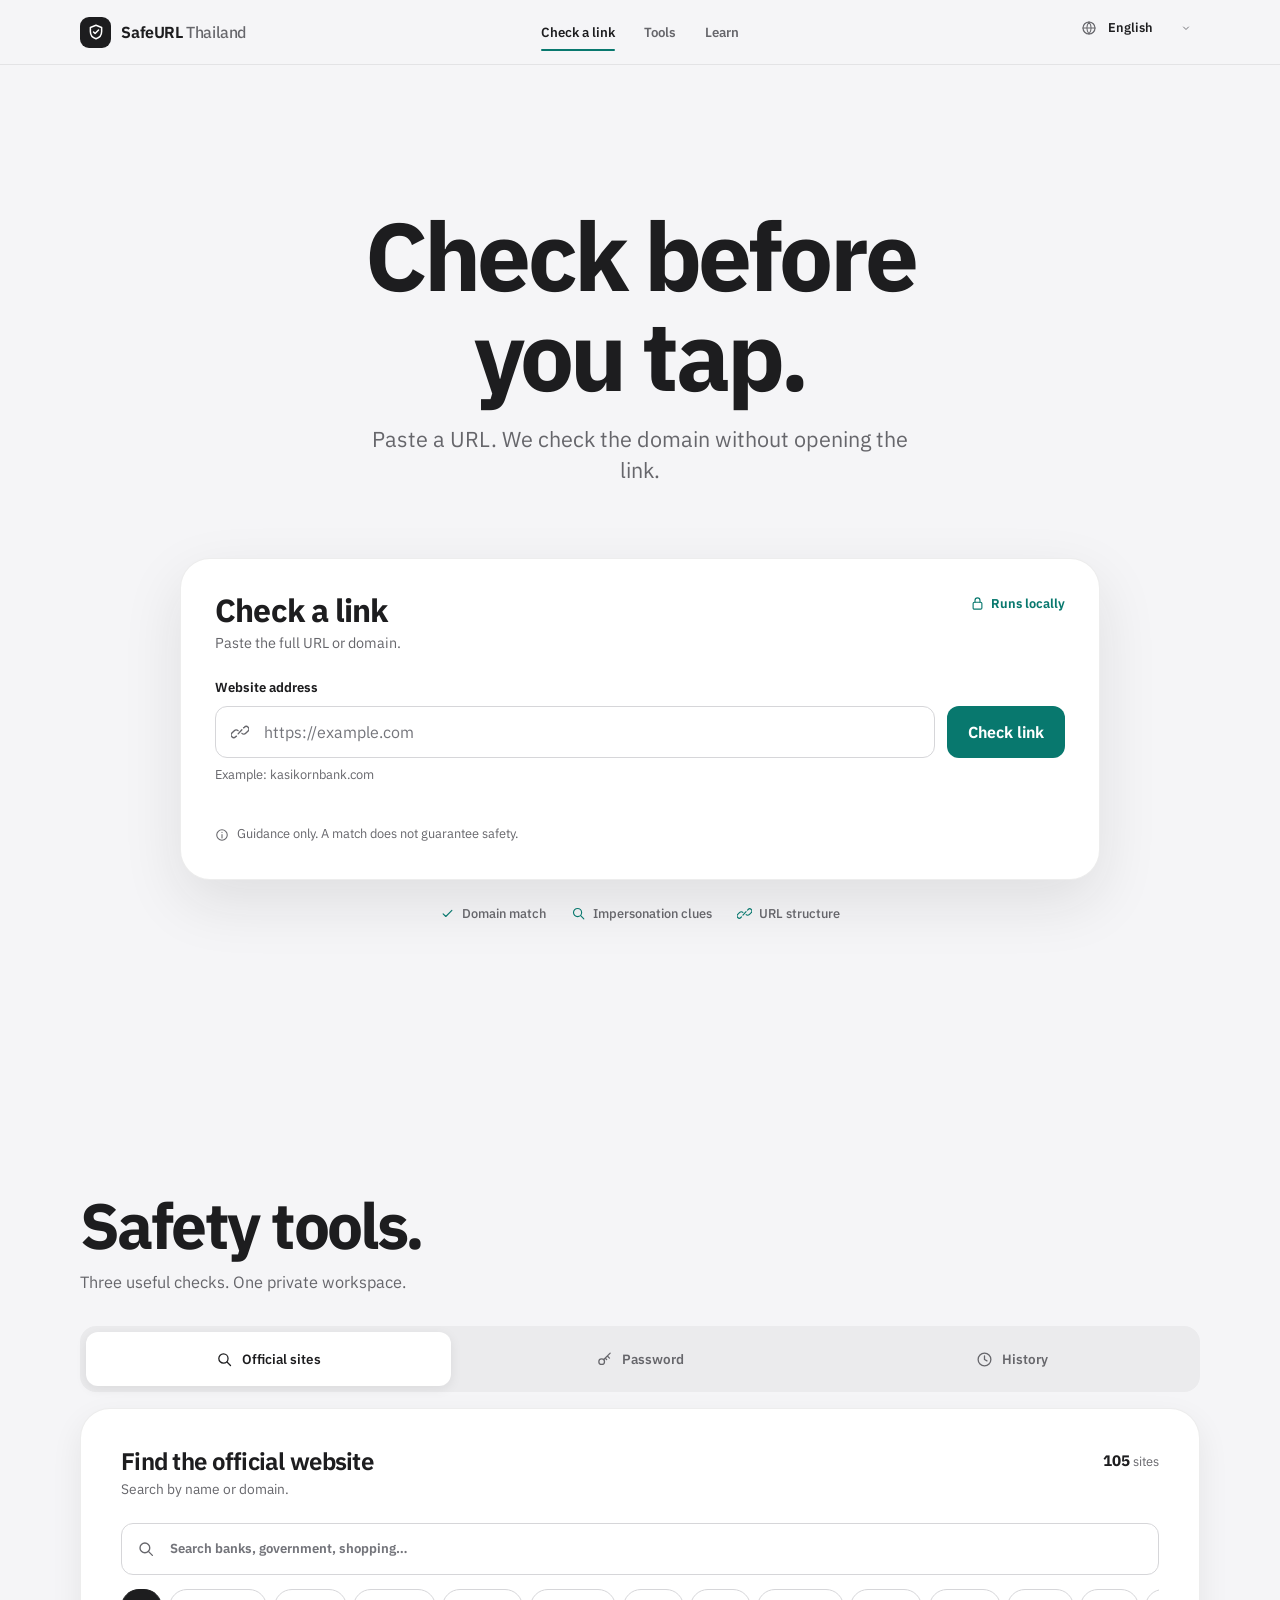
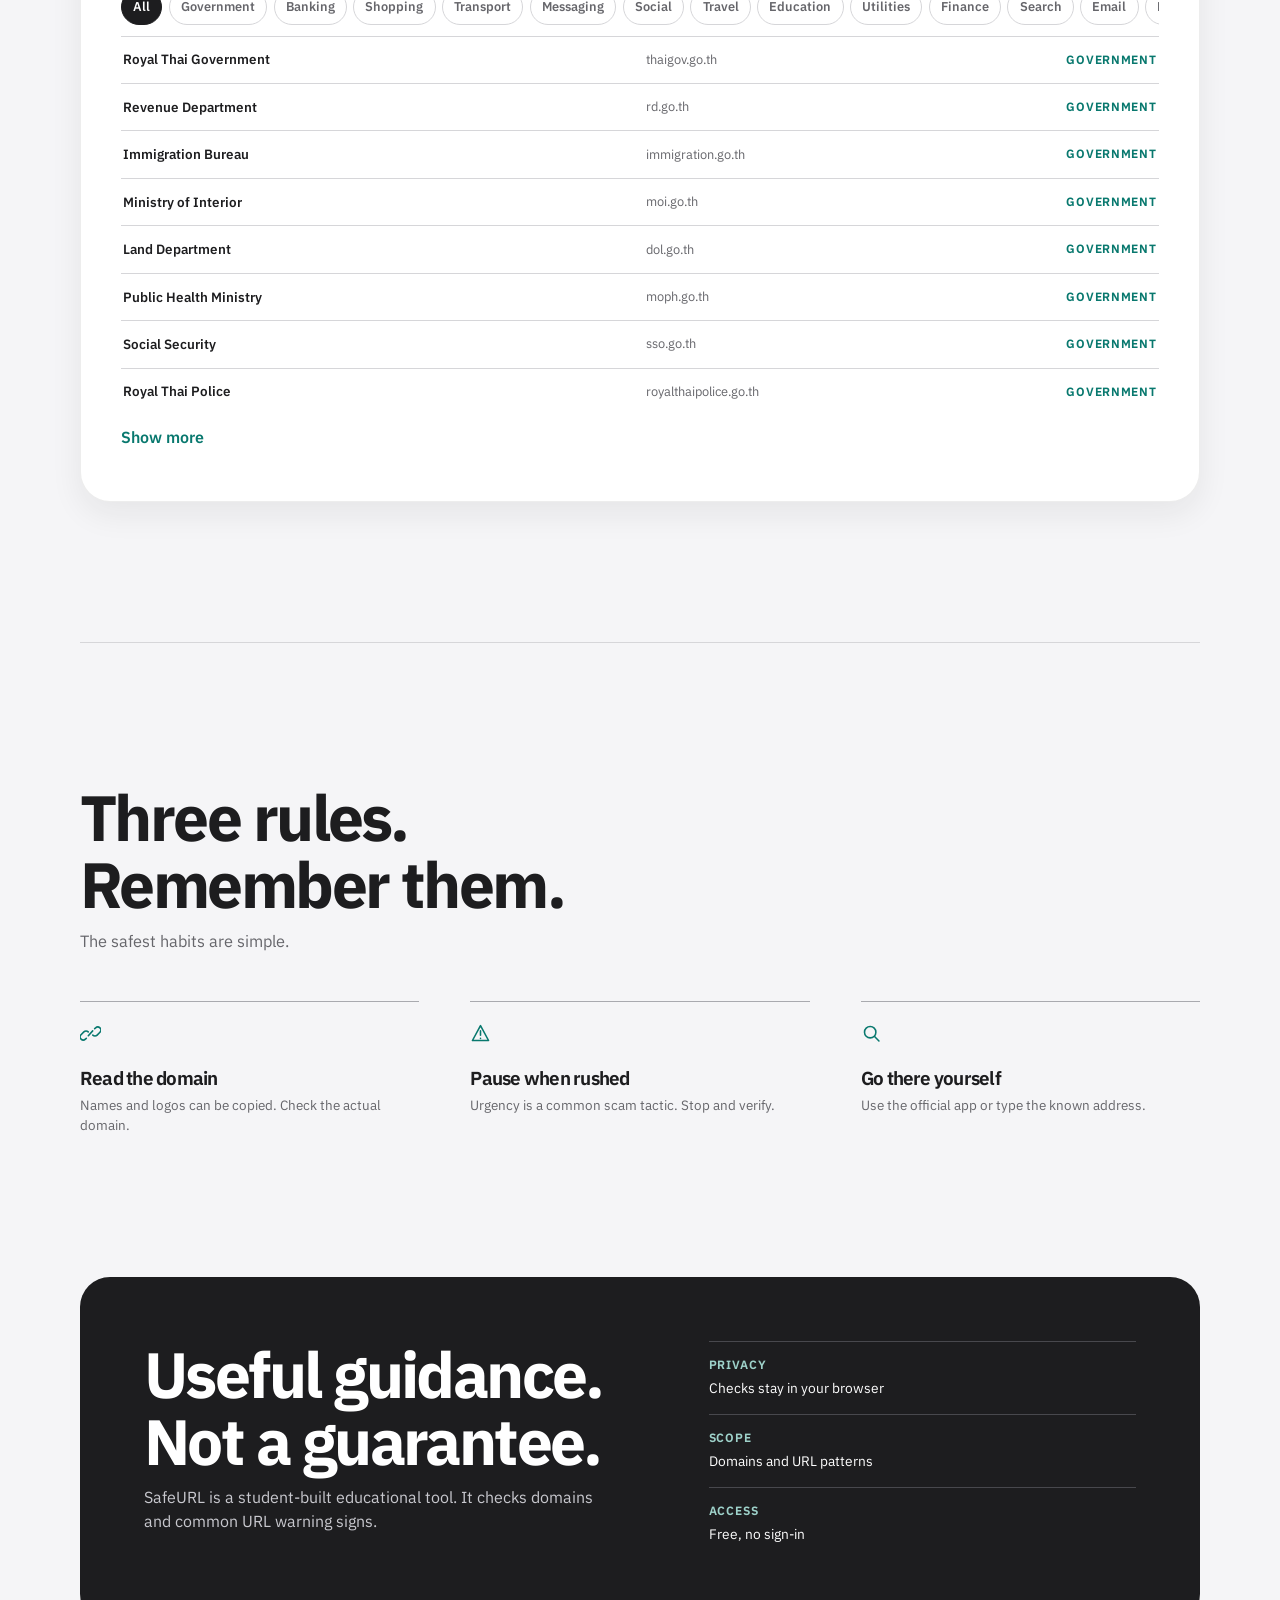
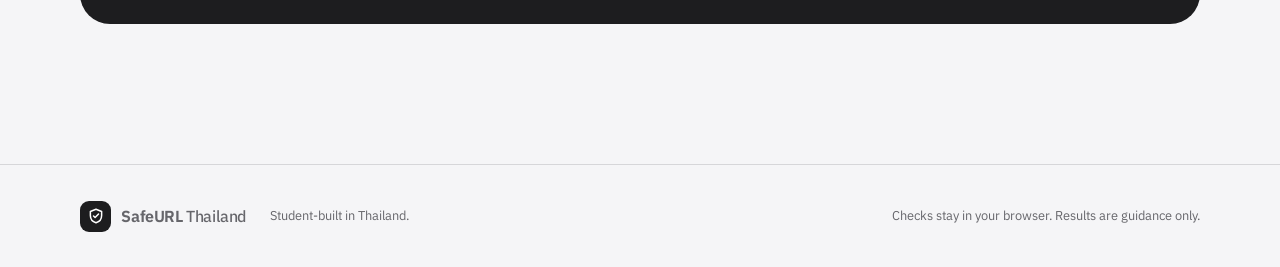
==== commit 342a7f35: "Redesign SafeURL Thailand interface Replace the existing page with the polished responsive design, l" ====
--- a/index.html
+++ b/index.html
@@ -1,845 +1,265 @@
-<!DOCTYPE html>
+<!doctype html>
 <html lang="en">
 <head>
-  <meta charset="UTF-8" />
-  <meta name="viewport" content="width=device-width, initial-scale=1.0"/>
-  <title>SafeURL Thailand — Protect Yourself from Scams</title>
-  <link href="https://fonts.googleapis.com/css2?family=Inter:wght@300;400;500;600;700&display=swap" rel="stylesheet"/>
-  <style>
-    *, *::before, *::after { box-sizing: border-box; margin: 0; padding: 0; }
-    :root {
-      --bg: #f5f7fa;
-      --surface: #ffffff;
-      --text: #1a202c;
-      --text-secondary: #718096;
-      --accent: #1e40af;
-      --teal: #0891b2;
-      --safe: #059669;
-      --danger: #dc2626;
-      --warn: #d97706;
-      --border: #e2e8f0;
-      --shadow: 0 1px 3px rgba(0,0,0,0.1);
-      --shadow-md: 0 4px 6px rgba(0,0,0,0.1);
-    }
-    body { font-family: 'Inter', sans-serif; background: var(--bg); color: var(--text); min-height: 100vh; display: flex; flex-direction: column; }
-
-    nav { display: flex; align-items: center; justify-content: space-between; padding: 14px 40px; background: var(--surface); border-bottom: 1px solid var(--border); box-shadow: var(--shadow); }
-    .nav-left { display: flex; align-items: center; gap: 20px; }
-    .nav-logo { display: flex; align-items: center; gap: 10px; font-size: 1rem; font-weight: 700; color: var(--text); text-decoration: none; }
-    .nav-logo-icon { width: 32px; height: 32px; background: linear-gradient(135deg, #1e40af 0%, #0891b2 100%); border-radius: 8px; display: flex; align-items: center; justify-content: center; box-shadow: var(--shadow-md); }
-    .nav-logo-icon svg { width: 18px; height: 18px; }
-    .endorsement-badge { display: flex; align-items: center; gap: 6px; font-size: 0.65rem; font-weight: 600; color: #1e40af; background: #eff6ff; padding: 6px 12px; border-radius: 6px; border: 1px solid #dbeafe; }
-    .nav-right { display: flex; align-items: center; gap: 12px; }
-
-    .sticky-tabs { position: sticky; top: 0; z-index: 50; background: var(--surface); border-bottom: 1px solid var(--border); padding: 12px 40px; box-shadow: var(--shadow); }
-    .tabs-container { display: flex; justify-content: space-between; align-items: center; gap: 16px; }
-    .tab-nav { display: flex; gap: 8px; overflow-x: auto; flex: 1; }
-    .tab-nav::-webkit-scrollbar { height: 4px; }
-    .tab-nav::-webkit-scrollbar-thumb { background: var(--border); border-radius: 2px; }
-    .tab-nav-btn { padding: 8px 14px; font-size: 0.75rem; font-weight: 600; border-radius: 6px; border: none; background: transparent; color: var(--text-secondary); cursor: pointer; font-family: 'Inter', sans-serif; transition: all 0.2s; white-space: nowrap; }
-    .tab-nav-btn:hover { color: var(--teal); background: rgba(8, 145, 178, 0.05); }
-    .tab-nav-btn.active { background: linear-gradient(135deg, #1e40af 0%, #0891b2 100%); color: white; }
-    
-    .lang-dropdown { position: relative; }
-    .lang-btn-main { display: flex; align-items: center; gap: 6px; padding: 8px 12px; font-size: 0.75rem; font-weight: 600; border-radius: 6px; border: 1px solid var(--border); background: white; color: var(--text); cursor: pointer; font-family: 'Inter', sans-serif; transition: all 0.2s; white-space: nowrap; }
-    .lang-btn-main:hover { border-color: var(--teal); color: var(--teal); background: rgba(8, 145, 178, 0.05); }
-    .lang-dropdown-menu { display: none; position: absolute; top: 100%; right: 0; background: white; border: 1px solid var(--border); border-radius: 8px; box-shadow: 0 10px 25px rgba(0,0,0,0.08); overflow: hidden; z-index: 100; min-width: 140px; margin-top: 4px; }
-    .lang-dropdown-menu.open { display: block; }
-    .lang-option { display: block; width: 100%; padding: 10px 14px; text-align: left; border: none; background: white; color: var(--text); cursor: pointer; font-family: 'Inter', sans-serif; font-size: 0.75rem; transition: all 0.2s; }
-    .lang-option:hover { background: #eff6ff; }
-    .lang-option.active { background: linear-gradient(135deg, #1e40af 0%, #0891b2 100%); color: white; }
-
-    .hero { text-align: center; padding: 40px 24px 28px; }
-    .hero h1 { font-size: clamp(1.6rem, 4vw, 2.4rem); font-weight: 700; line-height: 1.2; margin-bottom: 10px; max-width: 700px; margin-left: auto; margin-right: auto; }
-    .hero h1 em { font-style: italic; color: var(--teal); }
-    .hero p { font-size: 0.9rem; color: var(--text-secondary); max-width: 500px; margin: 0 auto 20px; line-height: 1.6; font-weight: 400; }
-
-    .stats-bar { display: flex; justify-content: center; gap: 36px; margin-bottom: 18px; flex-wrap: wrap; }
-    .stat { text-align: center; }
-    .stat-num { font-size: 0.95rem; font-weight: 700; color: var(--text); }
-    .stat-label { font-size: 0.6rem; color: var(--text-secondary); font-weight: 500; letter-spacing: 0.05em; margin-top: 3px; text-transform: uppercase; }
-
-    .search-card { background: var(--surface); border: 1px solid var(--border); border-radius: 12px; padding: 26px; max-width: 650px; margin: 0 auto; box-shadow: var(--shadow); }
-    .search-label { font-size: 0.65rem; font-weight: 700; letter-spacing: 0.1em; text-transform: uppercase; color: var(--text-secondary); display: block; margin-bottom: 11px; }
-    .search-row { display: flex; gap: 10px; }
-    #urlInput { flex: 1; border: 1px solid var(--border); border-radius: 8px; padding: 11px 13px; font-family: 'Inter', sans-serif; font-size: 0.9rem; color: var(--text); background: white; outline: none; transition: all 0.2s; }
-    #urlInput::placeholder { color: #cbd5e0; }
-    #urlInput:focus { border-color: var(--teal); box-shadow: 0 0 0 3px rgba(8, 145, 178, 0.1); }
-    #checkBtn { background: linear-gradient(135deg, #1e40af 0%, #0891b2 100%); color: white; border: none; border-radius: 8px; padding: 11px 22px; font-family: 'Inter', sans-serif; font-size: 0.9rem; font-weight: 600; cursor: pointer; transition: all 0.2s; white-space: nowrap; box-shadow: var(--shadow); }
-    #checkBtn:hover { opacity: 0.9; transform: translateY(-1px); }
-    #checkBtn:disabled { opacity: 0.6; cursor: not-allowed; }
-    .search-hint { font-size: 0.7rem; color: var(--text-secondary); margin-top: 9px; }
-
-    .password-card, .website-search-card { background: var(--surface); border: 1px solid var(--border); border-radius: 12px; padding: 26px; max-width: 650px; margin: 0 auto; box-shadow: var(--shadow); }
-    #passwordInput, #websiteSearchInput { flex: 1; border: 1px solid var(--border); border-radius: 8px; padding: 11px 13px; font-family: 'Inter', sans-serif; font-size: 0.9rem; color: var(--text); background: white; outline: none; transition: all 0.2s; width: 100%; margin-bottom: 11px; }
-    #passwordInput:focus, #websiteSearchInput:focus { border-color: var(--teal); box-shadow: 0 0 0 3px rgba(8, 145, 178, 0.1); }
-    .password-strength { height: 5px; background: var(--border); border-radius: 3px; margin-bottom: 7px; overflow: hidden; }
-    .password-strength-bar { height: 100%; width: 0%; transition: all 0.3s; border-radius: 3px; }
-    .password-strength-bar.weak { background: var(--danger); width: 33%; }
-    .password-strength-bar.medium { background: var(--warn); width: 66%; }
-    .password-strength-bar.strong { background: var(--safe); width: 100%; }
-    .password-feedback { font-size: 0.75rem; font-weight: 600; margin-top: 7px; }
-    .password-feedback.weak { color: var(--danger); }
-    .password-feedback.medium { color: var(--warn); }
-    .password-feedback.strong { color: var(--safe); }
-
-    .website-search-results { display: grid; grid-template-columns: repeat(auto-fill, minmax(130px, 1fr)); gap: 10px; margin-top: 14px; }
-    .website-result-card { background: var(--bg); border: 1px solid var(--border); border-radius: 8px; padding: 12px; cursor: pointer; transition: all 0.2s; }
-    .website-result-card:hover { box-shadow: 0 4px 12px rgba(8, 145, 178, 0.15); border-color: var(--teal); transform: translateY(-1px); }
-    .website-result-name { font-weight: 600; font-size: 0.8rem; color: var(--text); margin-bottom: 3px; }
-    .website-result-domain { font-size: 0.65rem; color: var(--text-secondary); font-family: 'Courier New', monospace; }
-
-    #result { max-width: 650px; margin: 16px auto 0; display: none; }
-    .result-box { border-radius: 10px; padding: 18px 20px; display: flex; align-items: flex-start; gap: 14px; border: 1px solid; }
-    .result-box.safe { background: #f0fdf4; border-color: #86efac; }
-    .result-box.danger { background: #fef2f2; border-color: #fecaca; }
-    .result-box.warn { background: #fffbeb; border-color: #fcd34d; }
-    .result-icon { width: 40px; height: 40px; border-radius: 8px; flex-shrink: 0; display: flex; align-items: center; justify-content: center; font-size: 1.2rem; }
-    .safe .result-icon { background: #dcfce7; }
-    .danger .result-icon { background: #fee2e2; }
-    .warn .result-icon { background: #fef3c7; }
-    .result-status { font-size: 0.6rem; font-weight: 700; letter-spacing: 0.1em; text-transform: uppercase; margin-bottom: 3px; }
-    .safe .result-status { color: var(--safe); }
-    .danger .result-status { color: var(--danger); }
-    .warn .result-status { color: var(--warn); }
-    .result-title { font-size: 0.95rem; font-weight: 700; color: var(--text); margin-bottom: 4px; }
-    .result-desc { font-size: 0.8rem; color: #444; line-height: 1.5; }
-    .result-url-display { margin-top: 8px; font-size: 0.65rem; font-family: 'Courier New', monospace; background: rgba(0,0,0,0.04); padding: 8px 10px; border-radius: 6px; color: var(--text-secondary); word-break: break-all; }
-    .report-btn { margin-top: 8px; display: inline-flex; align-items: center; gap: 5px; font-size: 0.65rem; font-weight: 600; padding: 5px 10px; border-radius: 6px; border: 1px solid var(--danger); background: white; color: var(--danger); cursor: pointer; font-family: 'Inter', sans-serif; transition: all 0.2s; }
-    .report-btn:hover { background: var(--danger); color: white; }
-
-    .modal-overlay { display: none; position: fixed; inset: 0; background: rgba(0,0,0,0.4); z-index: 100; align-items: center; justify-content: center; padding: 20px; }
-    .modal-overlay.open { display: flex; }
-    .modal { background: white; border-radius: 12px; padding: 26px; max-width: 400px; width: 100%; box-shadow: 0 20px 50px rgba(0,0,0,0.12); }
-    .modal h3 { font-size: 1rem; font-weight: 700; margin-bottom: 8px; }
-    .modal p { font-size: 0.8rem; color: var(--text-secondary); margin-bottom: 16px; line-height: 1.5; }
-    .modal input, .modal select, .modal textarea { width: 100%; border: 1px solid var(--border); border-radius: 8px; padding: 10px 12px; font-family: 'Inter', sans-serif; font-size: 0.8rem; color: var(--text); background: white; outline: none; margin-bottom: 10px; transition: border-color 0.2s; }
-    .modal input:focus, .modal select:focus, .modal textarea:focus { border-color: var(--teal); }
-    .modal textarea { resize: vertical; min-height: 70px; }
-    .modal-btns { display: flex; gap: 10px; }
-    .modal-submit { flex: 1; background: linear-gradient(135deg, #1e40af 0%, #0891b2 100%); color: white; border: none; border-radius: 8px; padding: 10px; font-family: 'Inter', sans-serif; font-weight: 600; font-size: 0.8rem; cursor: pointer; }
-    .modal-cancel { padding: 10px 14px; border: 1px solid var(--border); background: white; border-radius: 8px; font-family: 'Inter', sans-serif; font-weight: 600; font-size: 0.8rem; cursor: pointer; color: var(--text-secondary); }
-    .modal-success { text-align: center; padding: 10px 0 0; }
-    .modal-success .big-check { font-size: 2rem; margin-bottom: 8px; }
-
-    .trusted-section { max-width: 650px; margin: 0 auto; padding: 0 24px; margin-top: 36px; }
-    .trusted-dropdown-btn { width: 100%; background: var(--surface); border: 1px solid var(--border); border-radius: 12px; padding: 16px 18px; font-size: 0.95rem; font-weight: 600; color: var(--text); cursor: pointer; font-family: 'Inter', sans-serif; display: flex; align-items: center; justify-content: space-between; transition: all 0.2s; margin-bottom: 16px; }
-    .trusted-dropdown-btn:hover { background: var(--bg); border-color: var(--teal); }
-    .trusted-dropdown-btn.open { border-radius: 12px 12px 0 0; }
-    .dropdown-arrow { width: 18px; height: 18px; transition: transform 0.3s; }
-    .trusted-dropdown-btn.open .dropdown-arrow { transform: rotate(180deg); }
-    .trusted-content { background: var(--surface); border: 1px solid var(--border); border-top: none; border-radius: 0 0 12px 12px; padding: 0 18px 18px; animation: expandDown 0.3s ease-out; }
-    .trusted-section > p { font-size: 0.7rem; color: var(--text-secondary); margin-bottom: 12px; }
-    .tab-bar { display: flex; gap: 6px; flex-wrap: wrap; margin-bottom: 12px; }
-    .tab-btn { padding: 6px 13px; font-size: 0.7rem; font-weight: 600; border-radius: 20px; border: 1px solid var(--border); background: white; color: var(--text-secondary); cursor: pointer; font-family: 'Inter', sans-serif; transition: all 0.2s; }
-    .tab-btn:hover { border-color: var(--teal); color: var(--teal); background: rgba(8, 145, 178, 0.05); }
-    .tab-btn.active { background: linear-gradient(135deg, #1e40af 0%, #0891b2 100%); color: white; border-color: transparent; }
-    .trusted-grid { display: grid; grid-template-columns: repeat(auto-fill, minmax(115px, 1fr)); gap: 8px; }
-    .trusted-chip { background: var(--surface); border: 1px solid var(--border); border-radius: 8px; padding: 10px 11px; cursor: default; transition: all 0.2s; }
-    .trusted-chip:hover { box-shadow: 0 2px 8px rgba(8, 145, 178, 0.1); border-color: var(--teal); }
-    .trusted-chip .chip-cat { font-size: 0.55rem; font-weight: 700; text-transform: uppercase; letter-spacing: 0.05em; color: var(--teal); margin-bottom: 2px; }
-    .trusted-chip .chip-name { font-weight: 600; font-size: 0.75rem; color: var(--text); }
-    .trusted-chip .chip-domain { font-size: 0.6rem; color: var(--text-secondary); font-family: 'Courier New', monospace; }
-
-    .tips-section { max-width: 650px; margin: 0 auto; padding: 0 24px; }
-    .tips-section h2 { font-size: 1rem; font-weight: 700; margin-bottom: 14px; color: var(--text); }
-    .tips-grid { display: grid; grid-template-columns: 1fr 1fr; gap: 11px; }
-    @media (max-width: 600px) { .tips-grid { grid-template-columns: 1fr; } .search-row { flex-direction: column; } }
-    .tip-card { background: var(--surface); border: 1px solid var(--border); border-radius: 10px; padding: 15px; transition: all 0.2s; }
-    .tip-card:hover { box-shadow: var(--shadow-md); border-color: var(--teal); }
-    .tip-icon { font-size: 1.3rem; margin-bottom: 8px; }
-    .tip-title { font-weight: 600; font-size: 0.8rem; margin-bottom: 4px; color: var(--text); }
-    .tip-desc { font-size: 0.7rem; color: var(--text-secondary); line-height: 1.5; }
-
-    .history-section { max-width: 650px; margin: 0 auto; padding: 0 24px; }
-    .history-section h2 { font-size: 1rem; font-weight: 700; margin-bottom: 12px; color: var(--text); }
-    #historyList { display: flex; flex-direction: column; gap: 6px; }
-    .history-item { background: var(--surface); border: 1px solid var(--border); border-radius: 8px; padding: 10px 13px; display: flex; align-items: center; gap: 10px; font-size: 0.7rem; }
-    .history-dot { width: 7px; height: 7px; border-radius: 50%; flex-shrink: 0; }
-    .history-dot.safe { background: var(--safe); }
-    .history-dot.danger { background: var(--danger); }
-    .history-dot.warn { background: var(--warn); }
-    .history-url { flex: 1; font-family: 'Courier New', monospace; color: var(--text-secondary); overflow: hidden; text-overflow: ellipsis; white-space: nowrap; font-size: 0.65rem; }
-    .history-label { font-size: 0.55rem; font-weight: 700; }
-    .history-empty { font-size: 0.75rem; color: var(--text-secondary); font-style: italic; }
-    .clear-history { font-size: 0.65rem; color: var(--text-secondary); background: none; border: 1px solid var(--border); border-radius: 6px; padding: 4px 9px; cursor: pointer; font-family: 'Inter', sans-serif; margin-left: auto; display: block; margin-bottom: 10px; transition: all 0.2s; }
-    .clear-history:hover { color: var(--danger); border-color: var(--danger); }
-
-    footer { margin-top: 50px; text-align: center; padding: 24px; font-size: 0.65rem; color: var(--text-secondary); border-top: 1px solid var(--border); background: var(--bg); }
-
-    @keyframes fadeUp { from { opacity: 0; transform: translateY(16px); } to { opacity: 1; transform: translateY(0); } }
-
-    @keyframes expandDown { from { opacity: 0; max-height: 0; overflow: hidden; } to { opacity: 1; max-height: 2000px; } }
-
-    .search-filter { width: 100%; margin-bottom: 11px; border: 1px solid var(--border); border-radius: 8px; padding: 9px 11px; font-family: 'Inter', sans-serif; font-size: 0.8rem; outline: none; background: white; transition: border-color 0.2s; }
-    .search-filter:focus { border-color: var(--teal); box-shadow: 0 0 0 3px rgba(8, 145, 178, 0.1); }
-
-    .container { max-width: 900px; margin: 0 auto; padding: 0 24px; padding-bottom: 36px; }
-
-    .tab-content { display: none; }
-    .tab-content.active { display: block; }
-  </style>
+  <meta charset="utf-8">
+  <meta name="viewport" content="width=device-width, initial-scale=1, viewport-fit=cover">
+  <meta name="theme-color" content="#102a2e">
+  <meta name="description" content="Check suspicious links, find official websites, and learn practical scam-safety habits with SafeURL Thailand.">
+  <meta property="og:type" content="website">
+  <meta property="og:title" content="SafeURL Thailand — Check before you trust">
+  <meta property="og:description" content="Check suspicious links and find official websites without opening the submitted URL.">
+  <meta property="og:url" content="https://safeurlth.com/">
+  <title>SafeURL Thailand — Check before you trust</title>
+  <link rel="canonical" href="https://safeurlth.com/">
+  <link rel="icon" href="favicon.svg" type="image/svg+xml">
+  <link rel="preconnect" href="https://fonts.googleapis.com">
+  <link rel="preconnect" href="https://fonts.gstatic.com" crossorigin>
+  <link href="https://fonts.googleapis.com/css2?family=Anuphan:wght@400;500;600;700&display=swap" rel="stylesheet">
+  <link rel="stylesheet" href="styles.css">
 </head>
 <body>
-
-<nav>
-  <div class="nav-left">
-    <a class="nav-logo" href="#">
-      <div class="nav-logo-icon">
-        <svg viewBox="0 0 24 24" fill="none" stroke="white" stroke-width="2.5" stroke-linecap="round"><path d="M12 2C6.48 2 2 6.48 2 12s4.48 10 10 10 10-4.48 10-10S17.52 2 12 2zm-2 15l-5-5 1.41-1.41L10 14.17l7.59-7.59L19 8l-9 9z"/></svg>
-      </div>
-      SafeURL Thailand
-    </a>
-    <div class="endorsement-badge">
-      ★ Student Project · Thai Royal Police
+  <a class="skip-link" href="#main">Skip to main content</a>
+
+  <svg class="icon-sprite" aria-hidden="true">
+    <symbol id="icon-shield" viewBox="0 0 24 24"><path d="M12 3 4.5 6v5.2c0 4.9 3 8.3 7.5 9.8 4.5-1.5 7.5-4.9 7.5-9.8V6L12 3Z"/><path d="m8.7 12 2.1 2.1 4.6-4.8"/></symbol>
+    <symbol id="icon-arrow" viewBox="0 0 24 24"><path d="M5 12h13M13 6l6 6-6 6"/></symbol>
+    <symbol id="icon-link" viewBox="0 0 24 24"><path d="M9.5 14.5 14.5 9"/><path d="m7.2 17.5-1 .9a3.5 3.5 0 0 1-5-5l3.2-3.2a3.5 3.5 0 0 1 5 0"/><path d="m16.8 6.5 1-.9a3.5 3.5 0 0 1 5 5l-3.2 3.2a3.5 3.5 0 0 1-5 0"/></symbol>
+    <symbol id="icon-search" viewBox="0 0 24 24"><circle cx="10.5" cy="10.5" r="6.5"/><path d="m15.5 15.5 5 5"/></symbol>
+    <symbol id="icon-key" viewBox="0 0 24 24"><circle cx="8" cy="15" r="4"/><path d="m11 12 9-9M16 7l3 3M13 10l2 2"/></symbol>
+    <symbol id="icon-clock" viewBox="0 0 24 24"><circle cx="12" cy="12" r="9"/><path d="M12 7v5l3.5 2"/></symbol>
+    <symbol id="icon-book" viewBox="0 0 24 24"><path d="M4 5.5A3.5 3.5 0 0 1 7.5 2H11v17H7.5A3.5 3.5 0 0 0 4 22V5.5Z"/><path d="M20 5.5A3.5 3.5 0 0 0 16.5 2H13v17h3.5A3.5 3.5 0 0 1 20 22V5.5Z"/></symbol>
+    <symbol id="icon-globe" viewBox="0 0 24 24"><circle cx="12" cy="12" r="9"/><path d="M3 12h18M12 3a15 15 0 0 1 0 18M12 3a15 15 0 0 0 0 18"/></symbol>
+    <symbol id="icon-menu" viewBox="0 0 24 24"><path d="M4 7h16M4 12h16M4 17h16"/></symbol>
+    <symbol id="icon-close" viewBox="0 0 24 24"><path d="m6 6 12 12M18 6 6 18"/></symbol>
+    <symbol id="icon-check" viewBox="0 0 24 24"><path d="m5 12.5 4.3 4.3L19 7"/></symbol>
+    <symbol id="icon-alert" viewBox="0 0 24 24"><path d="M12 3 2.8 20h18.4L12 3Z"/><path d="M12 9v5M12 17.5v.1"/></symbol>
+    <symbol id="icon-info" viewBox="0 0 24 24"><circle cx="12" cy="12" r="9"/><path d="M12 11v6M12 7.5v.1"/></symbol>
+    <symbol id="icon-eye" viewBox="0 0 24 24"><path d="M2.5 12s3.5-6 9.5-6 9.5 6 9.5 6-3.5 6-9.5 6-9.5-6-9.5-6Z"/><circle cx="12" cy="12" r="2.5"/></symbol>
+    <symbol id="icon-copy" viewBox="0 0 24 24"><rect x="8" y="8" width="11" height="11" rx="2"/><path d="M16 8V5a2 2 0 0 0-2-2H5a2 2 0 0 0-2 2v9a2 2 0 0 0 2 2h3"/></symbol>
+    <symbol id="icon-flag" viewBox="0 0 24 24"><path d="M5 21V4M5 5h10l-1.5 3L15 11H5"/></symbol>
+    <symbol id="icon-trash" viewBox="0 0 24 24"><path d="M4 7h16M9 3h6l1 4H8l1-4ZM7 7l1 14h8l1-14M10 11v6M14 11v6"/></symbol>
+    <symbol id="icon-lock" viewBox="0 0 24 24"><rect x="5" y="10" width="14" height="11" rx="2"/><path d="M8 10V7a4 4 0 0 1 8 0v3"/></symbol>
+    <symbol id="icon-chevron" viewBox="0 0 24 24"><path d="m7 10 5 5 5-5"/></symbol>
+  </svg>
+
+  <header class="site-header">
+    <div class="header-inner">
+      <a class="brand" href="#top" aria-label="SafeURL Thailand home">
+        <span class="brand-mark"><svg><use href="#icon-shield"/></svg></span>
+        <span class="brand-name">SafeURL <span>Thailand</span></span>
+      </a>
+
+      <button class="menu-button icon-button" id="menuButton" type="button" aria-expanded="false" aria-controls="primaryNav" aria-label="Open navigation">
+        <svg><use href="#icon-menu"/></svg>
+      </button>
+
+      <nav class="primary-nav" id="primaryNav" aria-label="Primary navigation">
+        <a class="active" href="#check" data-i18n="navCheck">Check a link</a>
+        <a href="#tools" data-i18n="navTools">Tools</a>
+        <a href="#learn" data-i18n="navLearn">Learn</a>
+      </nav>
+
+      <label class="language-control" for="languageSelect">
+        <svg><use href="#icon-globe"/></svg>
+        <span class="sr-only">Language</span>
+        <select id="languageSelect" aria-label="Choose language">
+          <option value="en">English</option>
+          <option value="th">ไทย</option>
+          <option value="zh">中文</option>
+          <option value="ms">Melayu</option>
+          <option value="my">မြန်မာ</option>
+          <option value="lo">ລາວ</option>
+          <option value="vi">Tiếng Việt</option>
+          <option value="km">ខ្មែរ</option>
+          <option value="ja">日本語</option>
+          <option value="ko">한국어</option>
+          <option value="hi">हिंदी</option>
+        </select>
+        <svg class="select-chevron"><use href="#icon-chevron"/></svg>
+      </label>
     </div>
-  </div>
-  <div class="nav-right">
-    <div class="lang-dropdown">
-      <button class="lang-btn-main" onclick="toggleLangDropdown()">🌐 <span id="currentLangLabel">EN</span></button>
-      <div class="lang-dropdown-menu" id="langDropdown"></div>
+  </header>
+
+  <main id="main">
+    <section class="hero" id="top">
+      <div class="hero-inner">
+        <div class="hero-copy">
+          <h1 data-i18n="heroTitle">Check before you tap.</h1>
+          <p class="hero-intro" data-i18n="heroIntro">Paste a URL. We check the domain without opening the link.</p>
+        </div>
+
+        <div class="checker-shell" id="check">
+          <div class="checker-heading">
+            <div>
+              <h2 data-i18n="checkerTitle">Check a link</h2>
+              <p data-i18n="checkerSub">Paste the full URL or domain.</p>
+            </div>
+            <span class="privacy-mark"><svg><use href="#icon-lock"/></svg><span data-i18n="privateLabel">Runs locally</span></span>
+          </div>
+
+          <form id="urlForm" novalidate>
+            <label for="urlInput" data-i18n="urlLabel">Website address</label>
+            <div class="url-entry">
+              <div class="input-wrap">
+                <svg><use href="#icon-link"/></svg>
+                <input id="urlInput" name="url" type="text" inputmode="url" autocomplete="off" spellcheck="false" maxlength="2048" placeholder="https://example.com" aria-describedby="urlHint urlError">
+                <button class="clear-input icon-button" id="clearUrl" type="button" aria-label="Clear website address" hidden><svg><use href="#icon-close"/></svg></button>
+              </div>
+              <button class="primary-button" id="checkButton" type="submit">
+                <span data-i18n="checkButton">Check link</span>
+              </button>
+            </div>
+            <p class="field-hint" id="urlHint" data-i18n="urlHint">Example: kasikornbank.com</p>
+            <p class="field-error" id="urlError" role="alert"></p>
+          </form>
+
+          <div class="result-panel" id="resultPanel" aria-live="polite" hidden></div>
+
+          <div class="checker-footnote">
+            <svg><use href="#icon-info"/></svg>
+            <p data-i18n="checkerNote">Guidance only. A match does not guarantee safety.</p>
+          </div>
+        </div>
+
+        <div class="signal-row" aria-label="How the check works">
+          <span><svg><use href="#icon-check"/></svg><span data-i18n="signalOneTitle">Domain match</span></span>
+          <span><svg><use href="#icon-search"/></svg><span data-i18n="signalTwoTitle">Impersonation clues</span></span>
+          <span><svg><use href="#icon-link"/></svg><span data-i18n="signalThreeTitle">URL structure</span></span>
+        </div>
+      </div>
+    </section>
+
+    <section class="toolkit section" id="tools">
+      <div class="section-heading">
+        <div>
+          <h2 data-i18n="toolsTitle">Safety tools.</h2>
+          <p data-i18n="toolsIntro">Three useful checks. One private workspace.</p>
+        </div>
+      </div>
+
+      <div class="tool-layout">
+        <div class="tool-tabs" role="tablist" aria-label="Safety tools">
+          <button class="tool-tab active" id="sitesTab" type="button" role="tab" aria-selected="true" aria-controls="sitesPanel" data-panel="sitesPanel">
+            <svg><use href="#icon-search"/></svg><span><strong data-i18n="sitesTabTitle">Official sites</strong></span>
+          </button>
+          <button class="tool-tab" id="passwordTab" type="button" role="tab" aria-selected="false" aria-controls="passwordPanel" data-panel="passwordPanel">
+            <svg><use href="#icon-key"/></svg><span><strong data-i18n="passwordTabTitle">Password</strong></span>
+          </button>
+          <button class="tool-tab" id="historyTab" type="button" role="tab" aria-selected="false" aria-controls="historyPanel" data-panel="historyPanel">
+            <svg><use href="#icon-clock"/></svg><span><strong data-i18n="historyTabTitle">History</strong></span>
+          </button>
+        </div>
+
+        <div class="tool-workspace">
+          <section class="tool-panel active" id="sitesPanel" role="tabpanel" aria-labelledby="sitesTab">
+            <div class="panel-heading">
+              <div><h3 data-i18n="sitesTitle">Find the official website</h3><p data-i18n="sitesIntro">Search by organization, service, or domain.</p></div>
+              <span class="directory-count"><strong id="siteCount">0</strong> <span data-i18n="directoryLabel">directory entries</span></span>
+            </div>
+            <label class="search-field" for="siteSearch">
+              <svg><use href="#icon-search"/></svg>
+              <input id="siteSearch" type="search" autocomplete="off" maxlength="100" placeholder="Search banks, government services, shopping…" data-i18n-placeholder="siteSearchPlaceholder">
+            </label>
+            <div class="category-filters" id="categoryFilters" aria-label="Filter official sites"></div>
+            <div class="site-results" id="siteResults"></div>
+            <button class="text-button" id="showMoreSites" type="button" data-i18n="showMore">Show more sites</button>
+          </section>
+
+          <section class="tool-panel" id="passwordPanel" role="tabpanel" aria-labelledby="passwordTab" hidden>
+            <div class="panel-heading">
+              <div><h3 data-i18n="passwordTitle">Check password strength</h3><p data-i18n="passwordIntro">Your password never leaves this browser.</p></div>
+              <span class="local-only"><svg><use href="#icon-lock"/></svg><span data-i18n="localOnly">Local only</span></span>
+            </div>
+            <label for="passwordInput" data-i18n="passwordLabel">Password to test</label>
+            <div class="password-entry">
+              <input id="passwordInput" type="password" autocomplete="new-password" maxlength="256" placeholder="Enter a password" data-i18n-placeholder="passwordPlaceholder">
+              <button class="icon-button" id="togglePassword" type="button" aria-label="Show password"><svg><use href="#icon-eye"/></svg></button>
+            </div>
+            <div class="strength-summary" aria-live="polite">
+              <div class="strength-meter" aria-hidden="true"><span id="strengthBar"></span></div>
+              <div class="strength-line"><strong id="strengthLabel" data-i18n="passwordEmpty">Enter a password to begin</strong><span id="strengthScore"></span></div>
+            </div>
+            <ul class="password-rules" id="passwordRules">
+              <li data-rule="length"><svg><use href="#icon-check"/></svg><span data-i18n="ruleLength">At least 12 characters</span></li>
+              <li data-rule="case"><svg><use href="#icon-check"/></svg><span data-i18n="ruleCase">Uppercase and lowercase letters</span></li>
+              <li data-rule="number"><svg><use href="#icon-check"/></svg><span data-i18n="ruleNumber">At least one number</span></li>
+              <li data-rule="symbol"><svg><use href="#icon-check"/></svg><span data-i18n="ruleSymbol">At least one symbol</span></li>
+              <li data-rule="common"><svg><use href="#icon-check"/></svg><span data-i18n="ruleCommon">Avoids common patterns</span></li>
+            </ul>
+          </section>
+
+          <section class="tool-panel" id="historyPanel" role="tabpanel" aria-labelledby="historyTab" hidden>
+            <div class="panel-heading">
+              <div><h3 data-i18n="historyTitle">Recent checks</h3><p data-i18n="historyIntro">Saved only in this browser.</p></div>
+              <button class="danger-text-button" id="clearHistory" type="button"><svg><use href="#icon-trash"/></svg><span data-i18n="clearHistory">Clear history</span></button>
+            </div>
+            <div class="history-list" id="historyList"></div>
+          </section>
+        </div>
+      </div>
+    </section>
+
+    <section class="learn section" id="learn">
+      <div class="learn-heading">
+        <div><h2 data-i18n="learnTitle">Three rules. Remember them.</h2><p data-i18n="learnIntro">The safest habits are simple.</p></div>
+      </div>
+      <div class="lesson-list">
+        <article><svg><use href="#icon-link"/></svg><div><h3 data-i18n="lessonOneTitle">Read the domain, not the message</h3><p data-i18n="lessonOneText">A familiar logo or sender name can be copied. The domain is harder to fake convincingly.</p></div></article>
+        <article><svg><use href="#icon-alert"/></svg><div><h3 data-i18n="lessonTwoTitle">Treat urgency as a warning</h3><p data-i18n="lessonTwoText">Scammers rush you so you act before checking. Stop when a message threatens a deadline or account closure.</p></div></article>
+        <article><svg><use href="#icon-search"/></svg><div><h3 data-i18n="lessonThreeTitle">Open official sites yourself</h3><p data-i18n="lessonThreeText">For banks, deliveries, and government services, type the known address or use the official app.</p></div></article>
+      </div>
+    </section>
+
+    <section class="about section" id="about">
+      <div class="about-panel">
+        <div>
+          <h2 data-i18n="aboutTitle">Useful guidance. Not a guarantee.</h2>
+          <p data-i18n="aboutText">SafeURL is a student-built educational tool. It checks domains and common URL warning signs.</p>
+        </div>
+        <dl>
+          <div><dt data-i18n="aboutPrivacyLabel">Privacy</dt><dd data-i18n="aboutPrivacyText">Checks stay in your browser</dd></div>
+          <div><dt data-i18n="aboutScopeLabel">Scope</dt><dd data-i18n="aboutScopeText">Domain identity and URL patterns</dd></div>
+          <div><dt data-i18n="aboutAccessLabel">Access</dt><dd data-i18n="aboutAccessText">Free, no sign-in required</dd></div>
+        </dl>
+      </div>
+    </section>
+  </main>
+
+  <footer class="site-footer">
+    <div class="footer-inner">
+      <a class="brand footer-brand" href="#top"><span class="brand-mark"><svg><use href="#icon-shield"/></svg></span><span class="brand-name">SafeURL <span>Thailand</span></span></a>
+      <p data-i18n="footerText">Student-built in Thailand.</p>
+      <p class="footer-disclaimer" data-i18n="footerDisclaimer">Checks stay in your browser. Results are guidance only.</p>
     </div>
-  </div>
-</nav>
-
-<div class="sticky-tabs">
-  <div class="tabs-container">
-    <div class="tab-nav">
-      <button class="tab-nav-btn active" onclick="switchTab('checker', this)">Check URL</button>
-      <button class="tab-nav-btn" onclick="switchTab('password', this)">Password</button>
-      <button class="tab-nav-btn" onclick="switchTab('websearch', this)">Find Site</button>
-      <button class="tab-nav-btn" onclick="switchTab('tips', this)">Safety Tips</button>
-      <button class="tab-nav-btn" onclick="switchTab('history', this)">History</button>
-    </div>
-    <div class="lang-dropdown">
-      <button class="lang-btn-main" onclick="toggleLangDropdown()" style="margin: 0;">🌐 <span id="currentLangLabel2">EN</span></button>
-      <div class="lang-dropdown-menu" id="langDropdown2"></div>
-    </div>
-  </div>
-</div>
-
-<div class="hero">
-  <h1 id="heroTitle">Is that link <em>safe</em>?</h1>
-  <p id="heroSub">Instantly verify if a URL is legitimate or a potential scam.</p>
-
-  <div class="stats-bar">
-    <div class="stat"><div class="stat-num">150+</div><div class="stat-label">Verified Sites</div></div>
-    <div class="stat"><div class="stat-num">11</div><div class="stat-label">Languages</div></div>
-    <div class="stat"><div class="stat-num">Free</div><div class="stat-label">Always</div></div>
-  </div>
-</div>
-
-<div class="container main-tabs">
-
-  <!-- CHECKER TAB -->
-  <div id="checker" class="tab-content active">
-    <div class="search-card">
-      <span class="search-label" id="searchLabel">Paste a URL to check</span>
-      <div class="search-row">
-        <input type="text" id="urlInput" placeholder="https://example.com" autocomplete="off" spellcheck="false"/>
-        <button id="checkBtn" onclick="checkURL()">Check</button>
-      </div>
-      <div class="search-hint" id="searchHint">Copy the link without clicking it first</div>
-    </div>
-    <div id="result" style="padding: 0 0; max-width: 650px; margin: 16px auto;"></div>
-
-    <!-- TRUSTED SITES DROPDOWN -->
-    <div class="trusted-section">
-      <button class="trusted-dropdown-btn" onclick="toggleTrustedSites()" id="trustedDropdownBtn">
-        <span id="trustedTitle">Verified Official Sites</span>
-        <svg class="dropdown-arrow" viewBox="0 0 24 24" fill="none" stroke="currentColor" stroke-width="2">
-          <polyline points="6 9 12 15 18 9"></polyline>
-        </svg>
-      </button>
-      <div class="trusted-content" id="trustedContent" style="display: none;">
-        <p id="trustedSub">Browse our database of 150+ verified websites organized by category.</p>
-        <div class="tab-bar" id="tabBar"></div>
-        <input type="text" class="search-filter" id="siteSearch" placeholder="Search for a site..." oninput="filterSites()"/>
-        <div class="trusted-grid" id="trustedGrid"></div>
-      </div>
-    </div>
-  </div>
-
-  <!-- PASSWORD TAB -->
-  <div id="password" class="tab-content">
-    <div class="password-card">
-      <span class="search-label" id="passLabel">Check Password Strength</span>
-      <input type="password" id="passwordInput" placeholder="Enter a password..." oninput="checkPasswordStrength()"/>
-      <div class="password-strength">
-        <div class="password-strength-bar"></div>
-      </div>
-      <div class="password-feedback" id="passwordFeedback">Enter a password</div>
-    </div>
-  </div>
-
-  <!-- WEBSITE FINDER TAB -->
-  <div id="websearch" class="tab-content">
-    <div class="website-search-card">
-      <span class="search-label" id="websiteLabel">Find Official Websites</span>
-      <input type="text" id="websiteSearchInput" placeholder="e.g. bank, grab, government..." oninput="searchWebsites()"/>
-      <div class="website-search-results" id="websiteSearchResults"></div>
-    </div>
-  </div>
-
-  <!-- TIPS TAB -->
-  <div id="tips" class="tab-content">
-    <div class="tips-section">
-      <h2 id="tipsTitle">How to Spot a Scam</h2>
-      <div class="tips-grid" id="tipsGrid"></div>
-    </div>
-  </div>
-
-  <!-- HISTORY TAB -->
-  <div id="history" class="tab-content">
-    <div class="history-section">
-      <h2 id="historyTitle">Recent Checks</h2>
-      <button class="clear-history" onclick="clearHistory()" id="clearBtn">Clear</button>
-      <div id="historyList"><p class="history-empty" id="historyEmpty">No checks yet</p></div>
-    </div>
-  </div>
-</div>
-
-<!-- REPORT MODAL -->
-<div class="modal-overlay" id="reportModal">
-  <div class="modal">
-    <div id="modalContent">
-      <h3 id="modalTitle">Report Suspicious URL</h3>
-      <p id="modalDesc">Help us protect others from scams.</p>
-      <input type="text" id="reportUrl" placeholder="URL" readonly/>
-      <select id="reportReason"></select>
-      <textarea id="reportDetails" placeholder="Details (optional)"></textarea>
-      <div class="modal-btns">
-        <button class="modal-cancel" onclick="closeModal()" id="modalCancelBtn">Cancel</button>
-        <button class="modal-submit" onclick="submitReport()" id="modalSubmitBtn">Report</button>
-      </div>
-    </div>
-  </div>
-</div>
-
-<footer id="footer">Built by students in partnership with Thai law enforcement · For educational purposes</footer>
-
-<script>
-let lang = 'en';
-const LANGS = ['en', 'th', 'zh', 'ms', 'my', 'lo', 'vi', 'km', 'ja', 'ko', 'hi'];
-const LANG_NAMES = { en: 'English', th: 'ไทย', zh: '中文', ms: 'Melayu', my: 'မြန်မာ', lo: 'ລາວ', vi: 'Tiếng Việt', km: 'ខ្មែរ', ja: '日本語', ko: '한국어', hi: 'हिंदी' };
-const LANG_CODES = { en: 'EN', th: 'TH', zh: 'ZH', ms: 'MS', my: 'MY', lo: 'LO', vi: 'VI', km: 'KM', ja: 'JA', ko: 'KO', hi: 'HI' };
-
-const T = {
-  en: {
-    checkUrl: 'Check URL', password: 'Password', findSite: 'Find Site', safetyTips: 'Safety Tips', history: 'History',
-    heroTitle: 'Is that link <em>safe</em>?', heroSub: 'Instantly verify if a URL is legitimate or a potential scam.',
-    searchLabel: 'Paste a URL to check', checkBtn: 'Check', searchHint: 'Copy the link without clicking it first',
-    passLabel: 'Check Password Strength', passEmpty: 'Enter a password', websiteLabel: 'Find Official Websites',
-    trustedTitle: 'Verified Official Sites', trustedSub: 'Browse our database of 150+ verified websites organized by category.',
-    tipsTitle: 'How to Spot a Scam', historyTitle: 'Recent Checks', clearBtn: 'Clear', historyEmpty: 'No checks yet',
-    safe_status: 'Safe', safe_title: 'Legitimate site', safe_desc: 'This URL matches the official domain of <strong>{name}</strong>.',
-    danger_status: 'Warning', danger_title: 'Likely impersonation!', danger_desc: 'This appears to impersonate <strong>{name}</strong>. Real domain: <strong>{domain}</strong>',
-    warn_status: 'Unknown', warn_title: 'Not verified', warn_desc: 'This domain is not in our verified database. Proceed with caution.',
-    report_btn: 'Report', history_safe: 'Safe', history_danger: 'Scam', history_warn: 'Unknown', loading: 'Checking...',
-    passwordWeak: 'Weak', passwordMedium: 'Medium', passwordStrong: 'Strong', passwordVeryStrong: 'Very strong',
-    modalTitle: 'Report Suspicious URL', modalDesc: 'Help us protect others from scams.',
-    reportReasons: ['Select reason...','Phishing','Impersonation','Malware','Scam','Other'],
-    cancelBtn: 'Cancel', submitBtn: 'Report', reportSuccess: 'Thank you for reporting!',
-    allTab: 'All', government: 'Government', bank: 'Banking', ecommerce: 'Shopping', ridesfood: 'Transport',
-    messaging: 'Messaging', socialmedia: 'Social', travel: 'Travel', education: 'Education', utilities: 'Utilities',
-    finance: 'Finance', search: 'Search', email: 'Email', video: 'Video', entertainment: 'Media', tech: 'Tech', payment: 'Payment',
-    footer: 'Built by students in partnership with Thai law enforcement · For educational purposes',
-    tips: [
-      { icon: '🔗', title: 'Check URL carefully', desc: 'Scams use similar domains like "kbank-login.net" vs "kasikornbank.com"' },
-      { icon: '🔐', title: 'Look for HTTPS', desc: 'Legitimate sites use HTTPS with a padlock icon in address bar' },
-      { icon: '📧', title: 'Don\'t click email links', desc: 'Hover over links to see the real URL before clicking' },
-      { icon: '⚠️', title: 'Verify official channels', desc: 'Call customer service or go directly to official website' },
-      { icon: '💰', title: 'Be wary of urgency', desc: 'Scams create fake urgency "Act now!" or "Account closing!"' },
-      { icon: '🚨', title: 'Never share personal info', desc: 'Real banks never ask for passwords via email' },
-    ]
-  },
-  th: {
-    checkUrl: 'ตรวจสอบ URL', password: 'รหัสผ่าน', findSite: 'ค้นหาเว็บ', safetyTips: 'เคล็ดลับการปลอดภัย', history: 'ประวัติ',
-    heroTitle: 'ลิงก์นี้<em>ปลอดภัย</em>ไหม?', heroSub: 'ตรวจสอบ URL ว่าเป็นเว็บไซต์ทางการหรือการหลอกลวง',
-    searchLabel: 'วางลิงก์เพื่อตรวจสอบ', checkBtn: 'ตรวจสอบ', searchHint: 'คัดลอกลิงก์โดยไม่คลิก',
-    passLabel: 'ตรวจสอบความแรงรหัสผ่าน', passEmpty: 'ป้อนรหัสผ่าน', websiteLabel: 'ค้นหาเว็บไซต์ทางการ',
-    trustedTitle: 'เว็บไซต์ที่ยืนยันแล้ว', trustedSub: 'ฐานข้อมูลเว็บไซต์ 150+ รายที่จัดหมวดหมู่',
-    tipsTitle: 'วิธีหลีกเลี่ยงการหลอกลวง', historyTitle: 'การตรวจสอบล่าสุด', clearBtn: 'ล้าง', historyEmpty: 'ยังไม่มีการตรวจสอบ',
-    safe_status: 'ปลอดภัย', safe_title: 'เว็บไซต์ถูกต้อง', safe_desc: 'URL นี้ตรงกับโดเมนทางการของ <strong>{name}</strong>',
-    danger_status: 'คำเตือน', danger_title: 'อาจเป็นการลอกแบบ!', danger_desc: 'ดูเหมือนแกล้งทำเป็น <strong>{name}</strong> โดเมนจริง: <strong>{domain}</strong>',
-    warn_status: 'ไม่ทราบ', warn_title: 'ไม่ยืนยัน', warn_desc: 'โดเมนนี้ไม่มีในฐานข้อมูล ระมัดระวัง',
-    report_btn: 'รายงาน', history_safe: 'ปลอดภัย', history_danger: 'ลวง', history_warn: 'ไม่ทราบ', loading: 'กำลังตรวจสอบ...',
-    passwordWeak: 'อ่อน', passwordMedium: 'ปานกลาง', passwordStrong: 'แข็งแกร่ง', passwordVeryStrong: 'แข็งมาก',
-    modalTitle: 'รายงาน URL ที่น่าสงสัย', modalDesc: 'ช่วยปกป้องคนอื่นจากการหลอกลวง',
-    reportReasons: ['เลือกเหตุผล...','ฟิชชิ่ง','การลอกแบบ','มัลแวร์','ลวง','อื่น'],
-    cancelBtn: 'ยกเลิก', submitBtn: 'รายงาน', reportSuccess: 'ขอบคุณที่รายงาน!',
-    allTab: 'ทั้งหมด', government: 'รัฐบาล', bank: 'ธนาคาร', ecommerce: 'ช้อปปิ้ง', ridesfood: 'ขนส่ง',
-    messaging: 'ข่าวสาร', socialmedia: 'โซเชียล', travel: 'ท่องเที่ยว', education: 'การศึกษา', utilities: 'สาธารณูปโภค',
-    finance: 'การเงิน', search: 'ค้นหา', email: 'อีเมล', video: 'วิดีโอ', entertainment: 'สื่อ', tech: 'เทคโนโลยี', payment: 'การชำระเงิน',
-    footer: 'สร้างโดยนักเรียน ร่วมกับตำรวจไทย เพื่อการศึกษา',
-    tips: [
-      { icon: '🔗', title: 'ตรวจสอบ URL อย่างระมัดระวัง', desc: 'เว็บลวงใช้โดเมนคล้ายกัน' },
-      { icon: '🔐', title: 'มองหา HTTPS', desc: 'เว็บไซต์ถูกต้องใช้ HTTPS พร้อมไอคอนแม่กุญแจ' },
-      { icon: '📧', title: 'อย่าคลิกลิงก์จากอีเมล', desc: 'ชี้เมาส์ไปเพื่อดู URL จริง' },
-      { icon: '⚠️', title: 'ยืนยันผ่านช่องทางทางการ', desc: 'โทรศูนย์บริการหรือเข้าเว็บไซต์ทางการ' },
-      { icon: '💰', title: 'ระวังเรื่องเร่งด่วน', desc: 'การหลอกลวงสร้างความเร่งด่วน' },
-      { icon: '🚨', title: 'อย่าแชร์ข้อมูลส่วนตัว', desc: 'ธนาคารจริงไม่ขอรหัสผ่านผ่านอีเมล' },
-    ]
-  },
-  zh: { checkUrl: '检查URL', password: '密码', findSite: '查找站点', safetyTips: '安全提示', history: '历史', heroTitle: '这个链接<em>安全</em>吗?', heroSub: '立即验证URL是否合法或可疑', searchLabel: '粘贴URL检查', checkBtn: '检查', passLabel: '检查密码强度', websiteLabel: '查找官方网站', trustedTitle: '经过验证的官方网站', tipsTitle: '如何识别诈骗', historyTitle: '最近的检查', clearBtn: '清除', historyEmpty: '还没有检查', safe_status: '安全', danger_status: '警告', warn_status: '未知', passwordWeak: '弱', passwordMedium: '中等', passwordStrong: '强', passwordVeryStrong: '非常强', tips: [{ icon: '🔗', title: '仔细检查URL', desc: '诈骗使用相似域名' }, { icon: '🔐', title: '查找HTTPS', desc: '真正的网站使用HTTPS' }, { icon: '📧', title: '不要直接点击链接', desc: '将鼠标悬停在链接上' }, { icon: '⚠️', title: '通过官方渠道验证', desc: '致电客服或访问官方网站' }, { icon: '💰', title: '警惕紧急请求', desc: '诈骗制造假紧急性' }, { icon: '🚨', title: '不要分享个人信息', desc: '真正的银行不要求密码' }] },
-  ms: { checkUrl: 'Periksa URL', password: 'Kata Laluan', findSite: 'Cari Laman', safetyTips: 'Petua Keselamatan', history: 'Sejarah', heroTitle: 'Adakah pautan itu <em>selamat</em>?', searchLabel: 'Tampal URL untuk diperiksa', checkBtn: 'Periksa', passLabel: 'Periksa Kekuatan Kata Laluan', websiteLabel: 'Cari Laman Web Rasmi', trustedTitle: 'Laman Web Rasmi Disahkan', tipsTitle: 'Cara Mengesan Penipuan', historyTitle: 'Pemeriksaan Terkini', clearBtn: 'Hapus', historyEmpty: 'Belum ada pemeriksaan' },
-  my: { checkUrl: 'URLစ စစ်ဆေး', password: 'စကားဝှက်', findSite: 'ဆိုက်ရှာ', safetyTips: 'ဘေးကင်းရန်အကြံ', history: 'ရာဇ၀တ်မှတ်', heroTitle: 'ထိုလင့်ခ်သည် <em>လုံ</em>လုံခြင်းဖြစ်သလား?', searchLabel: 'URL ကို ကူးယူပြီး စစ်ဆေးပါ', checkBtn: 'စစ်ဆေး' },
-  lo: { checkUrl: 'ກວດ URL', password: 'ລະຫັດ', findSite: 'ຊອກຫາໄຊ', safetyTips: 'ຄຳແນະນຳ', history: 'ປະຫວັດ', heroTitle: 'ລິ້ງກ໌ນີ້ <em>ປອດໄພ</em> ບໍ?', searchLabel: 'ວາງ URL ເພື່ອກວດກາ', checkBtn: 'ກວດກາ' },
-  vi: { checkUrl: 'Kiểm tra URL', password: 'Mật khẩu', findSite: 'Tìm Trang', safetyTips: 'Mẹo An toàn', history: 'Lịch sử', heroTitle: 'Liên kết đó có <em>an toàn</em> không?', searchLabel: 'Dán URL để kiểm tra', checkBtn: 'Kiểm tra' },
-  km: { checkUrl: 'ពិនិត្យURL', password: 'ពាក្យសម្ងាត់', findSite: 'ស្វាងគេហទំព័រ', safetyTips: 'ដំណឹងសុវត្ថិភាព', history: 'ប្រវត្តិ', heroTitle: 'តើលីងក៍នោះ <em>សុវត្ថិភាព</em> ដែរឬទេ?', searchLabel: 'ដាក់ URL ដែលត្រូវពិនិត្យ', checkBtn: 'ពិនិត្យ' },
-  ja: { checkUrl: 'URLをチェック', password: 'パスワード', findSite: 'サイトを検索', safetyTips: 'セーフティTips', history: '履歴', heroTitle: 'そのリンクは<em>安全</em>ですか?', searchLabel: 'URLを貼り付けて確認', checkBtn: '確認' },
-  ko: { checkUrl: 'URL확인', password: '비밀번호', findSite: '사이트찾기', safetyTips: '안전팁', history: '기록', heroTitle: '그 링크는 <em>안전</em>합니까?', searchLabel: 'URL을 붙여넣어 확인', checkBtn: '확인' },
-  hi: { checkUrl: 'URLजांचें', password: 'पासवर्ड', findSite: 'साइटखोजें', safetyTips: 'सुरक्षातips', history: 'इतिहास', heroTitle: 'क्या वह लिंक <em>सुरक्षित</em> है?', searchLabel: 'URL जांचने के लिए पेस्ट करें', checkBtn: 'जांच' },
-};
-
-let trustedSites = [
-  // Government (15 sites)
-  { name: 'Thai Government Portal', domain: 'go.th', aliases: [], category: 'Government', keywords: ['thai', 'government'] },
-  { name: 'Revenue Department', domain: 'rd.go.th', aliases: [], category: 'Government', keywords: ['revenue', 'tax'] },
-  { name: 'Immigration Bureau', domain: 'immigration.go.th', aliases: [], category: 'Government', keywords: ['immigration', 'visa'] },
-  { name: 'Ministry of Interior', domain: 'moi.go.th', aliases: [], category: 'Government', keywords: ['ministry', 'interior'] },
-  { name: 'Land Department', domain: 'dol.go.th', aliases: [], category: 'Government', keywords: ['land', 'property'] },
-  { name: 'Public Health Ministry', domain: 'moph.go.th', aliases: [], category: 'Government', keywords: ['health', 'ministry'] },
-  { name: 'Social Security', domain: 'sso.go.th', aliases: [], category: 'Government', keywords: ['social', 'security'] },
-  { name: 'Royal Thai Police', domain: 'rtmp.go.th', aliases: [], category: 'Government', keywords: ['police'] },
-  { name: 'Customs Service', domain: 'customs.go.th', aliases: [], category: 'Government', keywords: ['customs', 'trade'] },
-  { name: 'Transport Dept', domain: 'dot.go.th', aliases: [], category: 'Government', keywords: ['transport', 'vehicle'] },
-  { name: 'Bangkok Metropolitan', domain: 'bangkok.go.th', aliases: [], category: 'Government', keywords: ['bangkok'] },
-  { name: 'Education Ministry', domain: 'moe.go.th', aliases: [], category: 'Government', keywords: ['education'] },
-  { name: 'Labor Department', domain: 'mol.go.th', aliases: [], category: 'Government', keywords: ['labor', 'employment'] },
-  { name: 'Defense Ministry', domain: 'mod.go.th', aliases: [], category: 'Government', keywords: ['defense', 'military'] },
-  { name: 'Commerce Ministry', domain: 'moc.go.th', aliases: [], category: 'Government', keywords: ['commerce', 'business'] },
-  
-  // Banking (20 sites)
-  { name: 'Kasikornbank', domain: 'kasikornbank.com', aliases: ['kbank.com'], category: 'Bank', keywords: ['kasikornbank', 'k bank'] },
-  { name: 'Bangkok Bank', domain: 'bangkokbank.com', aliases: ['bbl.co.th'], category: 'Bank', keywords: ['bangkok', 'bank'] },
-  { name: 'Siam Commercial Bank', domain: 'scb.co.th', aliases: [], category: 'Bank', keywords: ['siam', 'commercial'] },
-  { name: 'Bank of Ayudhya', domain: 'krungsri.com', aliases: [], category: 'Bank', keywords: ['ayudhya', 'krungsri'] },
-  { name: 'TTB Bank', domain: 'ttbbank.com', aliases: [], category: 'Bank', keywords: ['ttb'] },
-  { name: 'CIMB Thai', domain: 'cimbth.com', aliases: [], category: 'Bank', keywords: ['cimb', 'thai'] },
-  { name: 'Krungthai Bank', domain: 'ktb.co.th', aliases: [], category: 'Bank', keywords: ['krungthai'] },
-  { name: 'TMB Bank', domain: 'tmbbank.com', aliases: [], category: 'Bank', keywords: ['tmb'] },
-  { name: 'Thanachart Bank', domain: 'tnb.co.th', aliases: [], category: 'Bank', keywords: ['thanachart'] },
-  { name: 'GE Money Bank', domain: 'gefxbank.com', aliases: [], category: 'Bank', keywords: ['ge', 'money'] },
-  { name: 'Bank of China', domain: 'bocm.com.cn', aliases: [], category: 'Bank', keywords: ['bank', 'china'] },
-  { name: 'HSBC Thailand', domain: 'hsbc.co.th', aliases: [], category: 'Bank', keywords: ['hsbc'] },
-  { name: 'Citibank Thailand', domain: 'citibank.co.th', aliases: [], category: 'Bank', keywords: ['citibank'] },
-  { name: 'UOB Thailand', domain: 'uobgroup.com', aliases: [], category: 'Bank', keywords: ['uob'] },
-  { name: 'Bank of Tokyo', domain: 'bk.mufg.jp', aliases: [], category: 'Bank', keywords: ['tokyo'] },
-  { name: 'Standard Chartered', domain: 'standardchartered.com', aliases: [], category: 'Bank', keywords: ['standard', 'chartered'] },
-  { name: 'Barclays Thailand', domain: 'barclays.co.th', aliases: [], category: 'Bank', keywords: ['barclays'] },
-  { name: 'ING Thailand', domain: 'ingthailand.com', aliases: [], category: 'Bank', keywords: ['ing'] },
-  { name: 'Maybank Thailand', domain: 'maybank.co.th', aliases: [], category: 'Bank', keywords: ['maybank'] },
-  { name: 'Bangkok Finance', domain: 'bangf.com', aliases: [], category: 'Bank', keywords: ['finance'] },
-  
-  // E-Commerce (18 sites)
-  { name: 'Shopee Thailand', domain: 'shopee.co.th', aliases: [], category: 'E-Commerce', keywords: ['shopee'] },
-  { name: 'Lazada Thailand', domain: 'lazada.co.th', aliases: [], category: 'E-Commerce', keywords: ['lazada'] },
-  { name: 'Taobao', domain: 'taobao.com', aliases: [], category: 'E-Commerce', keywords: ['taobao'] },
-  { name: 'Aliexpress', domain: 'aliexpress.com', aliases: [], category: 'E-Commerce', keywords: ['aliexpress'] },
-  { name: 'Central Online', domain: 'central.co.th', aliases: [], category: 'E-Commerce', keywords: ['central'] },
-  { name: 'Amazon', domain: 'amazon.com', aliases: [], category: 'E-Commerce', keywords: ['amazon'] },
-  { name: 'eBay', domain: 'ebay.com', aliases: [], category: 'E-Commerce', keywords: ['ebay'] },
-  { name: 'JD.com', domain: 'jd.com', aliases: [], category: 'E-Commerce', keywords: ['jd'] },
-  { name: 'Tokopedia', domain: 'tokopedia.com', aliases: [], category: 'E-Commerce', keywords: ['tokopedia'] },
-  { name: 'Shopify Store', domain: 'shopify.com', aliases: [], category: 'E-Commerce', keywords: ['shopify'] },
-  { name: 'Etsy', domain: 'etsy.com', aliases: [], category: 'E-Commerce', keywords: ['etsy'] },
-  { name: 'AlibabaCloud', domain: 'alibaba.com', aliases: [], category: 'E-Commerce', keywords: ['alibaba'] },
-  { name: 'WooCommerce', domain: 'woocommerce.com', aliases: [], category: 'E-Commerce', keywords: ['woocommerce'] },
-  { name: 'Magento', domain: 'magento.com', aliases: [], category: 'E-Commerce', keywords: ['magento'] },
-  { name: 'BigCommerce', domain: 'bigcommerce.com', aliases: [], category: 'E-Commerce', keywords: ['bigcommerce'] },
-  { name: 'Prestashop', domain: 'prestashop.com', aliases: [], category: 'E-Commerce', keywords: ['prestashop'] },
-  { name: 'OpenCart', domain: 'opencart.com', aliases: [], category: 'E-Commerce', keywords: ['opencart'] },
-  { name: 'Shoppable', domain: 'shoppable.com', aliases: [], category: 'E-Commerce', keywords: ['shoppable'] },
-  
-  // Transport & Food (12 sites)
-  { name: 'Grab', domain: 'grab.com', aliases: ['grab.co.th'], category: 'Rides & Food', keywords: ['grab', 'taxi'] },
-  { name: 'Uber', domain: 'uber.com', aliases: [], category: 'Rides & Food', keywords: ['uber'] },
-  { name: 'Uber Eats', domain: 'ubereats.com', aliases: [], category: 'Rides & Food', keywords: ['ubereats'] },
-  { name: 'Foodpanda', domain: 'foodpanda.co.th', aliases: [], category: 'Rides & Food', keywords: ['foodpanda'] },
-  { name: 'Line Man', domain: 'lineman.com.th', aliases: [], category: 'Rides & Food', keywords: ['line', 'man'] },
-  { name: 'Deliveroo', domain: 'deliveroo.co.th', aliases: [], category: 'Rides & Food', keywords: ['deliveroo'] },
-  { name: 'Thai Taxi App', domain: 'thaicab.net', aliases: [], category: 'Rides & Food', keywords: ['taxi', 'thai'] },
-  { name: 'BTS SkyTrain', domain: 'bts.co.th', aliases: [], category: 'Rides & Food', keywords: ['bts', 'train'] },
-  { name: 'MRT Bangkok', domain: 'mrt.co.th', aliases: [], category: 'Rides & Food', keywords: ['mrt', 'metro'] },
-  { name: 'Thai Airways', domain: 'thaiairways.com', aliases: [], category: 'Rides & Food', keywords: ['thai', 'airways'] },
-  { name: 'Nok Air', domain: 'nokair.com', aliases: [], category: 'Rides & Food', keywords: ['nok', 'air'] },
-  { name: 'AirAsia Thailand', domain: 'airasia.com', aliases: [], category: 'Rides & Food', keywords: ['airasia'] },
-  
-  // Messaging (8 sites)
-  { name: 'LINE Thailand', domain: 'line.me', aliases: [], category: 'Messaging', keywords: ['line', 'chat'] },
-  { name: 'WhatsApp', domain: 'whatsapp.com', aliases: [], category: 'Messaging', keywords: ['whatsapp'] },
-  { name: 'Telegram', domain: 'telegram.org', aliases: [], category: 'Messaging', keywords: ['telegram'] },
-  { name: 'Viber', domain: 'viber.com', aliases: [], category: 'Messaging', keywords: ['viber'] },
-  { name: 'WeChat', domain: 'wechat.com', aliases: [], category: 'Messaging', keywords: ['wechat'] },
-  { name: 'Slack', domain: 'slack.com', aliases: [], category: 'Messaging', keywords: ['slack'] },
-  { name: 'Discord', domain: 'discord.com', aliases: [], category: 'Messaging', keywords: ['discord'] },
-  { name: 'Messenger', domain: 'messenger.com', aliases: [], category: 'Messaging', keywords: ['messenger'] },
-  
-  // Social Media (10 sites)
-  { name: 'Facebook', domain: 'facebook.com', aliases: [], category: 'Social Media', keywords: ['facebook'] },
-  { name: 'Instagram', domain: 'instagram.com', aliases: [], category: 'Social Media', keywords: ['instagram'] },
-  { name: 'TikTok', domain: 'tiktok.com', aliases: [], category: 'Social Media', keywords: ['tiktok'] },
-  { name: 'Twitter', domain: 'twitter.com', aliases: [], category: 'Social Media', keywords: ['twitter'] },
-  { name: 'YouTube', domain: 'youtube.com', aliases: [], category: 'Social Media', keywords: ['youtube'] },
-  { name: 'LinkedIn', domain: 'linkedin.com', aliases: [], category: 'Social Media', keywords: ['linkedin'] },
-  { name: 'Pinterest', domain: 'pinterest.com', aliases: [], category: 'Social Media', keywords: ['pinterest'] },
-  { name: 'Snapchat', domain: 'snapchat.com', aliases: [], category: 'Social Media', keywords: ['snapchat'] },
-  { name: 'Reddit', domain: 'reddit.com', aliases: [], category: 'Social Media', keywords: ['reddit'] },
-  { name: 'Nextdoor', domain: 'nextdoor.com', aliases: [], category: 'Social Media', keywords: ['nextdoor'] },
-  
-  // Travel (10 sites)
-  { name: 'Agoda', domain: 'agoda.com', aliases: [], category: 'Travel', keywords: ['agoda'] },
-  { name: 'Booking.com', domain: 'booking.com', aliases: [], category: 'Travel', keywords: ['booking'] },
-  { name: 'Airbnb', domain: 'airbnb.com', aliases: [], category: 'Travel', keywords: ['airbnb'] },
-  { name: 'Expedia', domain: 'expedia.com', aliases: [], category: 'Travel', keywords: ['expedia'] },
-  { name: 'Trip Advisor', domain: 'tripadvisor.com', aliases: [], category: 'Travel', keywords: ['tripadvisor'] },
-  { name: 'Hotels.com', domain: 'hotels.com', aliases: [], category: 'Travel', keywords: ['hotels'] },
-  { name: 'Kayak', domain: 'kayak.com', aliases: [], category: 'Travel', keywords: ['kayak'] },
-  { name: 'Skyscanner', domain: 'skyscanner.com', aliases: [], category: 'Travel', keywords: ['skyscanner'] },
-  { name: 'Tourism Thailand', domain: 'tat.or.th', aliases: [], category: 'Travel', keywords: ['tourism', 'thailand'] },
-  { name: 'Bangkok Guides', domain: 'bangkokpost.com', aliases: [], category: 'Travel', keywords: ['bangkok'] },
-  
-  // Other categories (remaining 47 sites)
-  { name: 'Chulalongkorn University', domain: 'chula.ac.th', aliases: [], category: 'Education', keywords: ['chulalongkorn'] },
-  { name: 'Thammasat University', domain: 'tu.ac.th', aliases: [], category: 'Education', keywords: ['thammasat'] },
-  { name: 'Mahidol University', domain: 'mahidol.ac.th', aliases: [], category: 'Education', keywords: ['mahidol'] },
-  { name: 'Kasetsart University', domain: 'ku.ac.th', aliases: [], category: 'Education', keywords: ['kasetsart'] },
-  { name: 'PEA Thailand', domain: 'pea.co.th', aliases: [], category: 'Utilities', keywords: ['pea', 'electricity'] },
-  { name: 'MEA Thailand', domain: 'mea.co.th', aliases: [], category: 'Utilities', keywords: ['mea', 'electricity'] },
-  { name: 'Bangkok Water', domain: 'mwawa.co.th', aliases: [], category: 'Utilities', keywords: ['water', 'mwa'] },
-  { name: 'Thailand SEC', domain: 'sec.or.th', aliases: [], category: 'Finance', keywords: ['sec', 'securities'] },
-  { name: 'Stock Exchange Thailand', domain: 'set.or.th', aliases: [], category: 'Finance', keywords: ['set', 'stock'] },
-  { name: 'Google', domain: 'google.com', aliases: ['google.co.th'], category: 'Search', keywords: ['google'] },
-  { name: 'Bing', domain: 'bing.com', aliases: [], category: 'Search', keywords: ['bing'] },
-  { name: 'Duck Duck Go', domain: 'duckduckgo.com', aliases: [], category: 'Search', keywords: ['duckduckgo'] },
-  { name: 'Gmail', domain: 'gmail.com', aliases: [], category: 'Email', keywords: ['gmail'] },
-  { name: 'Outlook', domain: 'outlook.com', aliases: [], category: 'Email', keywords: ['outlook'] },
-  { name: 'Yahoo Mail', domain: 'yahoo.com', aliases: [], category: 'Email', keywords: ['yahoo'] },
-  { name: 'Netflix', domain: 'netflix.com', aliases: [], category: 'Entertainment', keywords: ['netflix'] },
-  { name: 'Disney Plus', domain: 'disneyplus.com', aliases: [], category: 'Entertainment', keywords: ['disney'] },
-  { name: 'Spotify', domain: 'spotify.com', aliases: [], category: 'Entertainment', keywords: ['spotify'] },
-  { name: 'Apple TV', domain: 'apple.com', aliases: [], category: 'Video', keywords: ['apple'] },
-  { name: 'Amazon Prime', domain: 'amazon.com', aliases: [], category: 'Video', keywords: ['amazon', 'prime'] },
-  { name: 'Microsoft', domain: 'microsoft.com', aliases: [], category: 'Tech', keywords: ['microsoft'] },
-  { name: 'Apple Inc', domain: 'apple.com', aliases: [], category: 'Tech', keywords: ['apple'] },
-  { name: 'Google Cloud', domain: 'cloud.google.com', aliases: [], category: 'Tech', keywords: ['google'] },
-  { name: 'Amazon AWS', domain: 'aws.amazon.com', aliases: [], category: 'Tech', keywords: ['aws', 'amazon'] },
-  { name: 'Samsung', domain: 'samsung.com', aliases: [], category: 'Tech', keywords: ['samsung'] },
-  { name: 'Intel', domain: 'intel.com', aliases: [], category: 'Tech', keywords: ['intel'] },
-  { name: 'PayPal', domain: 'paypal.com', aliases: [], category: 'Payment', keywords: ['paypal'] },
-  { name: 'Stripe', domain: 'stripe.com', aliases: [], category: 'Payment', keywords: ['stripe'] },
-  { name: '2C2P', domain: '2c2p.com', aliases: [], category: 'Payment', keywords: ['2c2p'] },
-  { name: 'Omise', domain: 'omise.co', aliases: [], category: 'Payment', keywords: ['omise'] },
-  { name: 'AXA Insurance', domain: 'axa.co.th', aliases: [], category: 'Finance', keywords: ['axa'] },
-  { name: 'Thai Insurance', domain: 'thainsure.com', aliases: [], category: 'Finance', keywords: ['insurance'] },
-];
-
-function setLang(newLang) {
-  lang = newLang;
-  document.getElementById('currentLangLabel').textContent = LANG_CODES[lang];
-  document.getElementById('currentLangLabel2').textContent = LANG_CODES[lang];
-  document.getElementById('langDropdown').classList.remove('open');
-  document.getElementById('langDropdown2').classList.remove('open');
-  updateAllText();
-}
-
-function toggleLangDropdown() {
-  document.getElementById('langDropdown').classList.toggle('open');
-  document.getElementById('langDropdown2').classList.toggle('open');
-}
-
-document.addEventListener('click', function(e) {
-  if (!e.target.closest('.lang-dropdown')) {
-    document.getElementById('langDropdown').classList.remove('open');
-    document.getElementById('langDropdown2').classList.remove('open');
-  }
-});
-
-function updateAllText() {
-  const t = T[lang] || T['en'];
-  
-  document.getElementById('heroTitle').innerHTML = t.heroTitle || '';
-  document.getElementById('heroSub').textContent = t.heroSub || '';
-  document.getElementById('searchLabel').textContent = t.searchLabel || '';
-  document.getElementById('checkBtn').textContent = t.checkBtn || '';
-  document.getElementById('searchHint').textContent = t.searchHint || '';
-  document.getElementById('passLabel').textContent = t.passLabel || '';
-  document.getElementById('passwordFeedback').textContent = t.passEmpty || '';
-  document.getElementById('websiteLabel').textContent = t.websiteLabel || '';
-  document.getElementById('trustedTitle').textContent = t.trustedTitle || '';
-  document.getElementById('trustedSub').textContent = t.trustedSub || '';
-  document.getElementById('tipsTitle').textContent = t.tipsTitle || '';
-  document.getElementById('historyTitle').textContent = t.historyTitle || '';
-  document.getElementById('clearBtn').textContent = t.clearBtn || '';
-  document.getElementById('historyEmpty').textContent = t.historyEmpty || '';
-  document.getElementById('footer').textContent = t.footer || '';
-  
-  // Update tab buttons with translations
-  const tabBtns = document.querySelectorAll('.tab-nav-btn');
-  tabBtns[0].textContent = t.checkUrl || 'Check URL';
-  tabBtns[1].textContent = t.password || 'Password';
-  tabBtns[2].textContent = t.findSite || 'Find Site';
-  tabBtns[3].textContent = t.safetyTips || 'Safety Tips';
-  tabBtns[4].textContent = t.history || 'History';
-  
-  const reportReasons = document.getElementById('reportReason');
-  reportReasons.innerHTML = (t.reportReasons || []).map((r, i) => `<option value="${i}">${r}</option>`).join('');
-  
-  renderTabs();
-  renderTips();
-  renderHistory();
-}
-
-function switchTab(tabName, clickedElement) {
-  document.querySelectorAll('.tab-content').forEach(tab => tab.classList.remove('active'));
-  document.getElementById(tabName).classList.add('active');
-  
-  document.querySelectorAll('.tab-nav-btn').forEach(btn => btn.classList.remove('active'));
-  clickedElement.classList.add('active');
-}
-
-function checkPasswordStrength() {
-  const password = document.getElementById('passwordInput').value;
-  const bar = document.querySelector('.password-strength-bar');
-  const feedback = document.getElementById('passwordFeedback');
-  const t = T[lang] || T['en'];
-  
-  let strength = 0;
-  if (password.length >= 8) strength++;
-  if (password.length >= 12) strength++;
-  if (/[a-z]/.test(password) && /[A-Z]/.test(password)) strength++;
-  if (/\d/.test(password)) strength++;
-  if (/[^a-zA-Z\d]/.test(password)) strength++;
-  
-  bar.className = 'password-strength-bar';
-  if (password.length === 0) {
-    bar.style.display = 'none';
-    feedback.textContent = t.passEmpty || '';
-  } else if (strength < 2) {
-    bar.classList.add('weak');
-    feedback.textContent = '🔴 ' + (t.passwordWeak || '');
-  } else if (strength < 4) {
-    bar.classList.add('medium');
-    feedback.textContent = '🟡 ' + (t.passwordMedium || '');
-  } else if (strength === 4) {
-    bar.classList.add('strong');
-    feedback.textContent = '🟢 ' + (t.passwordStrong || '');
-  } else {
-    bar.classList.add('strong');
-    feedback.textContent = '💚 ' + (t.passwordVeryStrong || '');
-  }
-}
-
-function searchWebsites() {
-  const query = document.getElementById('websiteSearchInput').value.toLowerCase();
-  const resultsDiv = document.getElementById('websiteSearchResults');
-  
-  if (!query) {
-    resultsDiv.innerHTML = '';
-    return;
-  }
-  
-  const filtered = trustedSites.filter(site => 
-    site.name.toLowerCase().includes(query) ||
-    site.domain.toLowerCase().includes(query) ||
-    site.keywords.some(kw => kw.includes(query))
-  );
-  
-  resultsDiv.innerHTML = filtered.map(site => `
-    <div class="website-result-card" onclick="copyToClipboard('${site.domain}')">
-      <div class="website-result-name">${site.name}</div>
-      <div class="website-result-domain">${site.domain}</div>
-    </div>
-  `).join('');
-}
-
-function copyToClipboard(domain) {
-  navigator.clipboard.writeText(domain);
-  alert(domain);
-}
-
-function checkURL() {
-  const input = document.getElementById('urlInput').value.trim();
-  if (!input) return;
-  
-  const resultDiv = document.getElementById('result');
-  const t = T[lang] || T['en'];
-  
-  resultDiv.innerHTML = `<div class="result-box warn"><div class="result-icon">⏳</div><div class="result-body"><div class="result-status">${t.loading || ''}</div></div></div>`;
-  resultDiv.style.display = 'block';
-  document.getElementById('checkBtn').disabled = true;
-  
-  setTimeout(() => {
-    document.getElementById('checkBtn').disabled = false;
-    
-    let inputDomain = input.replace(/^https?:\/\//, '').split('/')[0].toLowerCase();
-    let isTrusted = false, isSuspicious = false, matchedSite = null;
-    
-    if (inputDomain.endsWith('.go.th')) {
-      isTrusted = true;
-      matchedSite = { name: 'Thai Government', domain: '.go.th' };
-    }
-    
-    if (!isTrusted) {
-      for (const site of trustedSites) {
-        for (const d of [site.domain, ...site.aliases]) {
-          if (inputDomain === d || inputDomain.endsWith('.'+d)) {
-            matchedSite = site;
-            isTrusted = true;
-            break;
-          }
-        }
-        if (isTrusted) break;
-      }
-    }
-    
-    if (!isTrusted) {
-      for (const site of trustedSites) {
-        const kws = [site.name.toLowerCase().replace(/\s/g,'').slice(0,10), site.domain.split('.')[0]];
-        for (const kw of kws) {
-          if (kw.length >= 4 && inputDomain.includes(kw)) {
-            matchedSite = site;
-            isSuspicious = true;
-            break;
-          }
-        }
-        if (isSuspicious) break;
-      }
-    }
-    
-    let html = '';
-    if (isTrusted) {
-      html = `<div class="result-box safe"><div class="result-icon">✅</div><div class="result-body"><div class="result-status">${t.safe_status}</div><div class="result-title">${t.safe_title}</div><div class="result-desc">${t.safe_desc.replace('{name}', matchedSite.name)}</div><div class="result-url-display">${input}</div></div></div>`;
-    } else if (isSuspicious) {
-      html = `<div class="result-box danger"><div class="result-icon">⚠️</div><div class="result-body"><div class="result-status">${t.danger_status}</div><div class="result-title">${t.danger_title}</div><div class="result-desc">${t.danger_desc.replace('{name}',matchedSite.name).replace('{domain}',matchedSite.domain)}</div><div class="result-url-display">${input}</div><button class="report-btn" onclick="openReport('${input.replace(/'/g,"\\'")}')">🚩 ${t.report_btn}</button></div></div>`;
-    } else {
-      html = `<div class="result-box warn"><div class="result-icon">🔍</div><div class="result-body"><div class="result-status">${t.warn_status}</div><div class="result-title">${t.warn_title}</div><div class="result-desc">${t.warn_desc}</div><div class="result-url-display">${input}</div><button class="report-btn" onclick="openReport('${input.replace(/'/g,"\\'")}')">🚩 ${t.report_btn}</button></div></div>`;
-    }
-    resultDiv.innerHTML = html;
-  }, 800);
-}
-
-let history = [];
-function renderHistory() {
-  const t = T[lang] || T['en'];
-  const list = document.getElementById('historyList');
-  if (!history.length) {
-    list.innerHTML = `<p class="history-empty">${t.historyEmpty}</p>`;
-    return;
-  }
-  list.innerHTML = history.map(h => `<div class="history-item"><div class="history-dot ${h.type}"></div><div class="history-url">${h.url}</div><div class="history-label" style="color:var(--${h.type==='safe'?'safe':h.type==='danger'?'danger':'warn'})">${h.type==='safe'?t.history_safe:h.type==='danger'?t.history_danger:t.history_warn}</div></div>`).join('');
-}
-function clearHistory() { history = []; renderHistory(); }
-
-function openReport(url) {
-  document.getElementById('reportUrl').value = url;
-  document.getElementById('reportModal').classList.add('open');
-}
-function closeModal() { document.getElementById('reportModal').classList.remove('open'); }
-function submitReport() {
-  const t = T[lang] || T['en'];
-  document.getElementById('modalContent').innerHTML = `<div class="modal-success"><div class="big-check">✅</div><h3>${lang==='th'?'ขอบคุณ!':'Thank you!'}</h3><p>${t.reportSuccess}</p><br><button class="modal-cancel" onclick="closeModal()" style="margin:0 auto;display:block;">${lang==='th'?'ปิด':'Close'}</button></div>`;
-}
-document.getElementById('reportModal').addEventListener('click', function(e) { if (e.target === this) closeModal(); });
-
-function getTranslatedCategory(cat) {
-  const t = T[lang] || T['en'];
-  const mapping = {
-    'Government': 'government',
-    'Bank': 'bank',
-    'E-Commerce': 'ecommerce',
-    'Rides & Food': 'ridesfood',
-    'Messaging': 'messaging',
-    'Social Media': 'socialmedia',
-    'Travel': 'travel',
-    'Education': 'education',
-    'Utilities': 'utilities',
-    'Finance': 'finance',
-    'Search': 'search',
-    'Email': 'email',
-    'Video': 'video',
-    'Entertainment': 'entertainment',
-    'Tech': 'tech',
-    'Payment': 'payment',
-  };
-  return t[mapping[cat]] || cat;
-}
-
-function initLangSelector() {
-  const langDropdown = document.getElementById('langDropdown');
-  const langDropdown2 = document.getElementById('langDropdown2');
-  const html = LANGS.map(l => `<button class="lang-option ${l === lang ? 'active' : ''}" onclick="setLang('${l}')">${LANG_NAMES[l]}</button>`).join('');
-  langDropdown.innerHTML = html;
-  langDropdown2.innerHTML = html;
-}
-
-function renderTips() {
-  const t = T[lang] || T['en'];
-  if (!t.tips) return;
-  const grid = document.getElementById('tipsGrid');
-  grid.innerHTML = t.tips.map(tip => `<div class="tip-card"><div class="tip-icon">${tip.icon}</div><div class="tip-title">${tip.title}</div><div class="tip-desc">${tip.desc}</div></div>`).join('');
-}
-
-function renderTabs() {
-  const t = T[lang] || T['en'];
-  const tabBar = document.getElementById('tabBar');
-  const categories = [t.allTab, ...new Set(trustedSites.map(s => s.category))];
-  
-  tabBar.innerHTML = categories.map(cat => `<button class="tab-btn ${cat === t.allTab ? 'active' : ''}" onclick="filterSites('${cat}')">${getTranslatedCategory(cat)}</button>`).join('');
-}
-
-function filterSites(category) {
-  const t = T[lang] || T['en'];
-  const query = (document.getElementById('siteSearch')?.value || '').toLowerCase();
-  
-  let filtered = trustedSites;
-  
-  if (category && category !== t.allTab) {
-    filtered = filtered.filter(s => s.category === category);
-  }
-  
-  if (query) {
-    filtered = filtered.filter(s => 
-      s.name.toLowerCase().includes(query) ||
-      s.domain.toLowerCase().includes(query) ||
-      s.keywords.join(' ').includes(query)
-    );
-  }
-  
-  const grid = document.getElementById('trustedGrid');
-  grid.innerHTML = filtered.map(site => `<div class="trusted-chip"><div class="chip-cat">${getTranslatedCategory(site.category)}</div><div class="chip-name">${site.name}</div><div class="chip-domain">${site.domain}</div></div>`).join('');
-  
-  if (category) {
-    document.querySelectorAll('.tab-btn').forEach(btn => {
-      btn.classList.toggle('active', getTranslatedCategory(btn.textContent.trim()) === getTranslatedCategory(category));
-    });
-  }
-}
-
-function toggleTrustedSites() {
-  const btn = document.getElementById('trustedDropdownBtn');
-  const content = document.getElementById('trustedContent');
-  const isOpen = content.style.display !== 'none';
-  
-  if (isOpen) {
-    content.style.display = 'none';
-    btn.classList.remove('open');
-  } else {
-    content.style.display = 'block';
-    btn.classList.add('open');
-  }
-}
-
-// INIT
-document.getElementById('urlInput').addEventListener('keydown', e => { if (e.key === 'Enter') checkURL(); });
-document.getElementById('currentLangLabel').textContent = LANG_CODES[lang];
-document.getElementById('currentLangLabel2').textContent = LANG_CODES[lang];
-initLangSelector();
-renderTabs();
-filterSites();
-renderTips();
-updateAllText();
-</script>
+  </footer>
+
+  <dialog class="report-dialog" id="reportDialog">
+    <form method="dialog" id="reportForm">
+      <div class="dialog-heading">
+        <div><h2 data-i18n="reportTitle">Report this link</h2><p data-i18n="reportIntro">Saved only on this device.</p></div>
+        <button class="icon-button" id="closeReport" type="button" aria-label="Close report form"><svg><use href="#icon-close"/></svg></button>
+      </div>
+      <label for="reportUrl" data-i18n="reportedUrl">Website address</label>
+      <input id="reportUrl" type="text" readonly>
+      <label for="reportReason" data-i18n="reportReasonLabel">Reason</label>
+      <select id="reportReason" required>
+        <option value="" data-i18n="reportReasonPlaceholder">Choose a reason</option>
+        <option value="phishing">Phishing</option>
+        <option value="impersonation">Impersonation</option>
+        <option value="malware">Malware</option>
+        <option value="scam">Scam</option>
+        <option value="other">Other</option>
+      </select>
+      <label for="reportDetails" data-i18n="reportDetailsLabel">Details (optional)</label>
+      <textarea id="reportDetails" rows="3" maxlength="400"></textarea>
+      <div class="dialog-actions">
+        <button class="secondary-button" id="cancelReport" type="button" data-i18n="cancelButton">Cancel</button>
+        <button class="primary-button" id="submitReport" value="default"><span data-i18n="submitReport">Save report</span></button>
+      </div>
+    </form>
+  </dialog>
+
+  <div class="toast" id="toast" role="status" aria-live="polite"></div>
+  <script src="app.js" defer></script>
 </body>
 </html>
--- a/styles.css
+++ b/styles.css
@@ -0,0 +1,296 @@
+:root {
+  --ink: #1d1d1f;
+  --ink-soft: #3a3a3c;
+  --muted: #66666b;
+  --accent: #08786e;
+  --accent-hover: #05635b;
+  --accent-soft: #e2f1ee;
+  --canvas: #f5f5f7;
+  --surface: #ffffff;
+  --surface-soft: #ebebed;
+  --line: #d6d6d9;
+  --line-strong: #a9aaaf;
+  --success: #1e6a46;
+  --success-bg: #e4f3e9;
+  --warning: #805600;
+  --warning-bg: #fff1c9;
+  --danger: #943c34;
+  --danger-bg: #fae8e5;
+  --white: #ffffff;
+  --font: "Anuphan", "Leelawadee UI", sans-serif;
+  --content: 1120px;
+  --reading: 68ch;
+  --radius-sm: 12px;
+  --radius-md: 20px;
+  --radius-lg: 30px;
+  --shadow-sm: 0 12px 32px rgba(29, 29, 31, 0.07);
+  --shadow-md: 0 22px 60px rgba(29, 29, 31, 0.1);
+}
+
+* { box-sizing: border-box; }
+html { scroll-behavior: smooth; scroll-padding-top: 88px; }
+body { margin: 0; background: var(--canvas); color: var(--ink); font-family: var(--font); font-size: 16px; line-height: 1.55; -webkit-font-smoothing: antialiased; text-rendering: optimizeLegibility; }
+body.menu-open { overflow: hidden; }
+::selection { background: #b9ddd7; color: #102b28; }
+* { scrollbar-color: #a3aaa8 transparent; scrollbar-width: thin; }
+*::-webkit-scrollbar { width: 10px; height: 10px; }
+*::-webkit-scrollbar-thumb { background: #a3aaa8; border: 3px solid transparent; border-radius: 10px; background-clip: padding-box; }
+button, input, select, textarea { font: inherit; }
+button, select { cursor: pointer; }
+button { -webkit-tap-highlight-color: transparent; }
+a { color: inherit; text-underline-offset: 0.2em; }
+svg { display: block; fill: none; stroke: currentColor; stroke-linecap: round; stroke-linejoin: round; stroke-width: 1.8; }
+.icon-sprite { position: absolute; width: 0; height: 0; overflow: hidden; }
+.sr-only { position: absolute; width: 1px; height: 1px; padding: 0; margin: -1px; overflow: hidden; clip: rect(0,0,0,0); white-space: nowrap; border: 0; }
+[hidden] { display: none !important; }
+.skip-link { position: fixed; top: 0.75rem; left: 0.75rem; z-index: 999; padding: 0.7rem 1rem; background: var(--ink); color: var(--white); border-radius: 10px; transform: translateY(-150%); transition: transform 180ms ease-out; }
+.skip-link:focus { transform: translateY(0); }
+:focus-visible { outline: 3px solid #0b8478; outline-offset: 3px; }
+h1, h2, h3, p { margin-top: 0; }
+h1, h2, h3 { line-height: 1.04; letter-spacing: -0.04em; text-wrap: balance; }
+h1 { max-width: 13ch; margin: 0 auto 1.15rem; font-size: clamp(3.2rem, 8.5vw, 6rem); font-weight: 700; }
+h2 { margin-bottom: 0.65rem; font-size: clamp(2.25rem, 5vw, 4rem); font-weight: 700; }
+h3 { margin-bottom: 0.35rem; font-size: 1.3rem; font-weight: 650; }
+p { max-width: var(--reading); }
+
+.site-header { position: sticky; top: 0; z-index: 100; background: rgba(245, 245, 247, 0.92); border-bottom: 1px solid rgba(29, 29, 31, 0.08); backdrop-filter: saturate(160%) blur(18px); }
+.header-inner, .hero-inner, .section, .footer-inner { width: min(calc(100% - 3rem), var(--content)); margin-inline: auto; }
+.header-inner { min-height: 64px; display: grid; grid-template-columns: 1fr auto 1fr; align-items: center; gap: 1.5rem; }
+.brand { display: inline-flex; align-items: center; gap: 0.65rem; width: max-content; text-decoration: none; font-weight: 650; }
+.brand-mark { width: 31px; height: 31px; display: grid; place-items: center; color: var(--white); background: var(--ink); border-radius: 9px; }
+.brand-mark svg { width: 18px; height: 18px; stroke-width: 2; }
+.brand-name { letter-spacing: -0.025em; }
+.brand-name span { color: var(--muted); font-weight: 500; }
+.primary-nav { display: flex; align-items: center; justify-content: center; gap: 1.8rem; }
+.primary-nav a { position: relative; padding: 0.35rem 0; color: var(--muted); font-size: 0.83rem; font-weight: 600; text-decoration: none; }
+.primary-nav a:hover, .primary-nav a.active { color: var(--ink); }
+.primary-nav a.active::after { content: ""; position: absolute; inset: auto 0 -0.18rem; height: 2px; background: var(--accent); border-radius: 2px; }
+.language-control { position: relative; justify-self: end; display: flex; align-items: center; gap: 0.35rem; min-height: 40px; padding: 0 0.45rem 0 0.7rem; color: var(--muted); border: 1px solid transparent; border-radius: 10px; }
+.language-control:hover { background: var(--surface); border-color: var(--line); }
+.language-control > svg { width: 16px; height: 16px; }
+.language-control select { width: auto; min-height: 38px; padding: 0 1.5rem 0 0.3rem; border: 0; background: transparent; color: var(--ink); font-size: 0.8rem; font-weight: 600; appearance: none; }
+.select-chevron { position: absolute; right: 0.45rem; width: 12px !important; pointer-events: none; }
+.icon-button { display: inline-grid; place-items: center; width: 42px; height: 42px; padding: 0; border: 0; border-radius: 10px; background: transparent; color: inherit; }
+.icon-button:hover { background: rgba(29, 29, 31, 0.06); }
+.icon-button svg { width: 20px; height: 20px; }
+.menu-button { display: none; justify-self: end; }
+
+.hero { padding: clamp(5.5rem, 11vw, 9rem) 0 clamp(5rem, 10vw, 8rem); }
+.hero-inner { max-width: 920px; }
+.hero-copy { text-align: center; margin-bottom: clamp(2.5rem, 6vw, 4.5rem); }
+.hero-intro { max-width: 42ch; margin: 0 auto; color: var(--muted); font-size: clamp(1.08rem, 2vw, 1.35rem); line-height: 1.45; }
+.checker-shell { padding: clamp(1.4rem, 3vw, 2.15rem); background: var(--surface); border: 1px solid rgba(29,29,31,.08); border-radius: var(--radius-lg); box-shadow: var(--shadow-md); }
+.checker-heading { display: flex; align-items: flex-start; justify-content: space-between; gap: 1.5rem; margin-bottom: 1.5rem; }
+.checker-heading h2 { font-size: clamp(1.55rem, 3vw, 2rem); letter-spacing: -0.03em; margin-bottom: 0.3rem; }
+.checker-heading p { margin: 0; color: var(--muted); font-size: 0.9rem; }
+.privacy-mark, .local-only { display: inline-flex; align-items: center; gap: 0.35rem; color: var(--accent); font-size: 0.8rem; font-weight: 650; white-space: nowrap; }
+.privacy-mark svg, .local-only svg { width: 15px; height: 15px; }
+label { display: block; margin-bottom: 0.45rem; font-size: 0.82rem; font-weight: 650; }
+.url-entry { display: grid; grid-template-columns: minmax(0, 1fr) auto; gap: 0.7rem; }
+.input-wrap { position: relative; min-width: 0; }
+.input-wrap > svg { position: absolute; left: 1rem; top: 50%; width: 18px; height: 18px; color: var(--muted); transform: translateY(-50%); pointer-events: none; }
+.input-wrap input { padding-inline: 3rem; }
+.clear-input { position: absolute; right: 0.3rem; top: 50%; transform: translateY(-50%); }
+input, select, textarea { width: 100%; min-height: 52px; padding: 0.8rem 1rem; border: 1px solid var(--line); border-radius: var(--radius-sm); background: var(--surface); color: var(--ink); caret-color: var(--accent); }
+input::placeholder, textarea::placeholder { color: #74757b; opacity: 1; }
+input:hover, select:hover, textarea:hover { border-color: var(--line-strong); }
+input:focus, select:focus, textarea:focus { border-color: var(--accent); box-shadow: 0 0 0 4px var(--accent-soft); outline: 0; }
+.primary-button, .secondary-button { min-height: 52px; display: inline-flex; align-items: center; justify-content: center; gap: 0.55rem; padding: 0.75rem 1.25rem; border: 1px solid transparent; border-radius: var(--radius-sm); font-weight: 650; }
+.primary-button { background: var(--accent); color: var(--white); }
+.primary-button:hover { background: var(--accent-hover); }
+.primary-button:disabled { background: #7f9491; cursor: not-allowed; }
+.secondary-button { background: var(--surface); color: var(--ink); border-color: var(--line); }
+.secondary-button:hover { background: var(--canvas); }
+.field-hint, .field-error { min-height: 1.25em; margin: 0.45rem 0 0; font-size: 0.8rem; }
+.field-hint { color: var(--muted); }
+.field-error { color: var(--danger); font-weight: 550; }
+.checker-footnote { display: flex; align-items: flex-start; gap: 0.45rem; margin-top: 1rem; color: var(--muted); }
+.checker-footnote svg { flex: 0 0 auto; width: 14px; height: 14px; margin-top: 0.2rem; }
+.checker-footnote p { margin: 0; font-size: 0.8rem; }
+.signal-row { display: flex; justify-content: center; flex-wrap: wrap; gap: 0.75rem 1.6rem; margin-top: 1.5rem; color: var(--muted); }
+.signal-row > span { display: inline-flex; align-items: center; gap: 0.4rem; font-size: 0.8rem; font-weight: 550; }
+.signal-row svg { width: 15px; height: 15px; color: var(--accent); }
+
+.result-panel { margin-top: 1rem; border-radius: 16px; overflow: hidden; animation: result-reveal 380ms cubic-bezier(.2,.8,.2,1) both; }
+@keyframes result-reveal { from { opacity: 0; clip-path: inset(0 0 100% 0); transform: translateY(-6px); } to { opacity: 1; clip-path: inset(0); transform: none; } }
+.result-panel.safe { background: var(--success-bg); color: #184c34; border: 1px solid #9fc7ac; }
+.result-panel.caution { background: var(--warning-bg); color: #624400; border: 1px solid #d9bd73; }
+.result-panel.danger { background: var(--danger-bg); color: #702c26; border: 1px solid #d8a49e; }
+.result-panel.loading { background: var(--canvas); color: var(--ink); border: 1px solid var(--line); }
+.result-top { display: grid; grid-template-columns: auto minmax(0,1fr) auto; gap: 0.8rem; align-items: start; padding: 1rem; }
+.result-icon { width: 36px; height: 36px; display: grid; place-items: center; border-radius: 50%; background: rgba(255,255,255,.72); }
+.result-icon svg { width: 17px; height: 17px; }
+.result-copy { min-width: 0; }
+.result-label { display: block; margin-bottom: 0.1rem; font-size: 0.75rem; font-weight: 700; letter-spacing: 0.08em; text-transform: uppercase; }
+.result-copy h3 { margin-bottom: 0.2rem; font-size: 1rem; letter-spacing: -0.02em; }
+.result-copy p { margin: 0; font-size: 0.82rem; }
+.result-domain { overflow-wrap: anywhere; font-weight: 600; }
+.report-button { min-height: 38px; display: inline-flex; align-items: center; gap: 0.35rem; padding: 0.35rem 0.6rem; background: transparent; color: currentColor; border: 1px solid currentColor; border-radius: 9px; font-size: 0.8rem; font-weight: 600; }
+.report-button svg { width: 14px; height: 14px; }
+.result-details { padding: 0.8rem 1rem 1rem; border-top: 1px solid rgba(29,29,31,.12); }
+.result-details ul { display: grid; gap: 0.4rem; margin: 0; padding: 0; list-style: none; }
+.result-details li { display: flex; gap: 0.45rem; align-items: flex-start; font-size: 0.8rem; }
+.result-details li svg { width: 14px; height: 14px; margin-top: 0.15rem; flex: 0 0 auto; }
+.spinner { width: 18px; height: 18px; border: 2px solid var(--line-strong); border-top-color: var(--accent); border-radius: 50%; animation: spin 0.8s linear infinite; }
+@keyframes spin { to { transform: rotate(360deg); } }
+
+.section { padding-block: clamp(5.5rem, 11vw, 9rem); }
+.section-heading { margin-bottom: 2rem; }
+.section-heading > div { max-width: 720px; }
+.section-heading p, .learn-heading p { margin: 0; color: var(--muted); font-size: 1.02rem; }
+.tool-layout { display: grid; gap: 1rem; }
+.tool-tabs { display: grid; grid-template-columns: repeat(3, 1fr); gap: 0.4rem; padding: 0.35rem; background: var(--surface-soft); border-radius: 16px; }
+.tool-tab { min-height: 54px; display: flex; align-items: center; justify-content: center; gap: 0.55rem; padding: 0.65rem 0.9rem; border: 0; border-radius: 12px; background: transparent; color: var(--muted); }
+.tool-tab > svg { width: 17px; height: 17px; }
+.tool-tab strong { display: block; color: inherit; font-size: 0.84rem; font-weight: 600; }
+.tool-tab small { display: none; }
+.tool-tab:hover { color: var(--ink); }
+.tool-tab.active { background: var(--surface); color: var(--ink); box-shadow: 0 3px 12px rgba(29,29,31,.08); }
+.tool-workspace { min-width: 0; overflow: hidden; background: var(--surface); border: 1px solid rgba(29,29,31,.08); border-radius: var(--radius-lg); box-shadow: var(--shadow-sm); }
+.tool-panel { padding: clamp(1.4rem, 4vw, 2.5rem); }
+.panel-heading { display: flex; justify-content: space-between; align-items: flex-start; gap: 1.5rem; margin-bottom: 1.4rem; }
+.panel-heading h3 { font-size: 1.5rem; letter-spacing: -0.03em; }
+.panel-heading p { margin: 0; color: var(--muted); font-size: 0.86rem; }
+.directory-count { color: var(--muted); font-size: 0.8rem; white-space: nowrap; }
+.directory-count strong { color: var(--ink); font-size: 0.95rem; font-variant-numeric: tabular-nums; }
+.search-field { position: relative; margin-bottom: 0.9rem; }
+.search-field svg { position: absolute; left: 1rem; top: 50%; width: 18px; height: 18px; color: var(--muted); transform: translateY(-50%); }
+.search-field input { padding-left: 3rem; }
+.category-filters { display: flex; gap: 0.4rem; overflow-x: auto; padding-bottom: 0.65rem; }
+.filter-button { min-height: 36px; flex: 0 0 auto; padding: 0.3rem 0.7rem; border: 1px solid var(--line); border-radius: 999px; background: var(--surface); color: var(--muted); font-size: 0.8rem; font-weight: 600; }
+.filter-button:hover, .filter-button.active { background: var(--ink); border-color: var(--ink); color: var(--white); }
+.site-results { border-top: 1px solid var(--line); }
+.site-row { display: grid; grid-template-columns: minmax(0,1fr) minmax(150px,.8fr) auto; gap: 1rem; align-items: center; padding: 0.8rem 0.15rem; border-bottom: 1px solid var(--line); }
+.site-row:last-child { border-bottom: 0; }
+.site-name { min-width: 0; font-size: 0.84rem; font-weight: 600; }
+.site-domain { color: var(--muted); font-size: 0.8rem; overflow-wrap: anywhere; }
+.site-category { justify-self: end; color: var(--accent); font-size: 0.75rem; font-weight: 650; letter-spacing: 0.06em; text-transform: uppercase; }
+.empty-state { padding: 2.6rem 1rem; text-align: center; color: var(--muted); }
+.empty-state svg { width: 24px; height: 24px; margin: 0 auto 0.65rem; color: var(--accent); }
+.empty-state h4 { margin: 0 0 0.2rem; color: var(--ink); font-size: 0.95rem; }
+.empty-state p { margin: 0 auto; font-size: 0.8rem; }
+.text-button, .danger-text-button { border: 0; background: transparent; font-weight: 600; }
+.text-button { padding: 0.65rem 0; color: var(--accent); }
+.danger-text-button { display: inline-flex; align-items: center; gap: 0.35rem; padding: 0.5rem 0; color: var(--danger); font-size: 0.8rem; }
+.danger-text-button svg { width: 15px; height: 15px; }
+.password-entry { position: relative; }
+.password-entry input { padding-right: 3.2rem; }
+.password-entry button { position: absolute; right: 0.3rem; top: 50%; transform: translateY(-50%); }
+.strength-summary { margin: 1.25rem 0; }
+.strength-meter { height: 7px; overflow: hidden; background: var(--surface-soft); border-radius: 99px; }
+.strength-meter span { display: block; width: 100%; height: 100%; background: var(--line-strong); transform: scaleX(0); transform-origin: left; transition: transform 240ms ease-out, background 240ms ease-out; }
+.strength-line { display: flex; justify-content: space-between; gap: 1rem; margin-top: 0.5rem; }
+.strength-line strong { font-size: 0.8rem; }
+.strength-line span { color: var(--muted); font-size: 0.8rem; }
+.password-rules { display: grid; grid-template-columns: repeat(2, minmax(0,1fr)); gap: 0.65rem 1.2rem; margin: 0; padding: 1rem; list-style: none; background: var(--canvas); border-radius: 16px; }
+.password-rules li { display: flex; align-items: center; gap: 0.45rem; color: var(--muted); font-size: 0.76rem; }
+.password-rules svg { width: 14px; height: 14px; color: var(--line-strong); }
+.password-rules li.passed { color: var(--success); font-weight: 600; }
+.password-rules li.passed svg { color: var(--success); }
+.history-list { display: grid; }
+.history-row { display: grid; grid-template-columns: auto minmax(0,1fr) auto; gap: 0.75rem; align-items: center; padding: 0.8rem 0.15rem; border-bottom: 1px solid var(--line); }
+.history-status { width: 30px; height: 30px; display: grid; place-items: center; border-radius: 50%; }
+.history-status svg { width: 14px; height: 14px; }
+.history-status.safe { background: var(--success-bg); color: var(--success); }
+.history-status.caution { background: var(--warning-bg); color: var(--warning); }
+.history-status.danger { background: var(--danger-bg); color: var(--danger); }
+.history-domain { min-width: 0; overflow-wrap: anywhere; font-size: 0.82rem; font-weight: 600; }
+.history-domain small { display: block; margin-top: 0.1rem; color: var(--muted); font-weight: 400; }
+.history-time { color: var(--muted); font-size: 0.75rem; white-space: nowrap; }
+
+.learn { border-top: 1px solid var(--line); }
+.learn-heading { max-width: 720px; margin-bottom: 3rem; }
+.lesson-list { display: grid; grid-template-columns: repeat(3, minmax(0,1fr)); gap: clamp(1.5rem, 4vw, 4rem); }
+.lesson-list article { padding-top: 1.3rem; border-top: 1px solid var(--line-strong); }
+.lesson-list article > svg { width: 21px; height: 21px; margin-bottom: 1.6rem; color: var(--accent); }
+.lesson-list h3 { font-size: 1.18rem; }
+.lesson-list p { margin: 0; color: var(--muted); font-size: 0.84rem; }
+.about { padding-top: 0; }
+.about-panel { display: grid; grid-template-columns: minmax(0,1fr) minmax(320px,.9fr); gap: clamp(2rem, 7vw, 6rem); padding: clamp(2rem, 5vw, 4rem); background: var(--ink); color: var(--white); border-radius: var(--radius-lg); }
+.about-panel h2 { max-width: 14ch; font-size: clamp(2.2rem, 5vw, 4rem); }
+.about-panel p { margin: 0; color: #c8c8ce; }
+.about-panel dl { margin: 0; }
+.about-panel dl div { padding: 0.9rem 0; border-top: 1px solid #48484d; }
+.about-panel dt { color: #9ed2ca; font-size: 0.75rem; font-weight: 650; letter-spacing: 0.07em; text-transform: uppercase; }
+.about-panel dd { margin: 0.2rem 0 0; font-size: 0.86rem; }
+.site-footer { padding-block: 2.2rem max(2.2rem, env(safe-area-inset-bottom)); background: var(--canvas); color: var(--muted); border-top: 1px solid var(--line); }
+.footer-inner { display: grid; grid-template-columns: auto 1fr auto; gap: 1.5rem; align-items: center; }
+.footer-brand .brand-mark { background: var(--ink); color: var(--white); }
+.footer-inner p { margin: 0; font-size: 0.8rem; }
+.footer-disclaimer { text-align: right; }
+.report-dialog { width: min(92vw, 520px); padding: 0; color: var(--ink); background: var(--surface); border: 1px solid var(--line); border-radius: 24px; box-shadow: var(--shadow-md); }
+.report-dialog::backdrop { background: rgba(29,29,31,.62); backdrop-filter: blur(4px); }
+.report-dialog form { padding: 1.5rem; }
+.dialog-heading { display: flex; justify-content: space-between; gap: 1rem; margin-bottom: 1.3rem; }
+.dialog-heading h2 { margin-bottom: 0.3rem; font-size: 1.5rem; }
+.dialog-heading p { margin: 0; color: var(--muted); font-size: 0.8rem; }
+.report-dialog input, .report-dialog select, .report-dialog textarea { margin-bottom: 0.9rem; }
+.report-dialog textarea { min-height: 90px; resize: vertical; }
+.dialog-actions { display: flex; justify-content: flex-end; gap: 0.6rem; margin-top: 0.5rem; }
+.toast { position: fixed; right: 1rem; bottom: 1rem; z-index: 300; max-width: 360px; padding: 0.75rem 1rem; color: var(--white); background: var(--ink); border-radius: 12px; box-shadow: var(--shadow-md); opacity: 0; transform: translateY(12px); pointer-events: none; transition: opacity 180ms ease-out, transform 180ms ease-out; }
+.toast.show { opacity: 1; transform: none; }
+
+@media (max-width: 820px) {
+  .header-inner { grid-template-columns: auto 1fr auto; }
+  .menu-button { display: inline-grid; grid-column: 2; justify-self: end; }
+  .primary-nav { position: fixed; inset: 65px 0 auto; display: none; padding: 0.75rem 1.5rem 1rem; background: var(--canvas); border-bottom: 1px solid var(--line); box-shadow: var(--shadow-sm); }
+  .primary-nav.open { display: grid; }
+  .primary-nav a { padding: 0.65rem 0; font-size: 0.95rem; }
+  .primary-nav a.active::after { display: none; }
+  .language-control { grid-column: 3; }
+  .lesson-list { grid-template-columns: 1fr; gap: 1.5rem; }
+  .lesson-list article { display: grid; grid-template-columns: 32px 1fr; gap: 0.9rem; }
+  .lesson-list article > svg { margin: 0.15rem 0 0; }
+  .about-panel { grid-template-columns: 1fr; }
+  .footer-inner { grid-template-columns: auto 1fr; }
+  .footer-disclaimer { grid-column: 1 / -1; text-align: left; }
+}
+@media (max-width: 600px) {
+  .header-inner, .hero-inner, .section, .footer-inner { width: min(calc(100% - 1.25rem), var(--content)); }
+  .header-inner { min-height: 60px; gap: 0.45rem; }
+  .brand-name { font-size: 0.9rem; }
+  .brand-mark { width: 29px; height: 29px; }
+  .brand-mark svg { width: 16px; height: 16px; }
+  .primary-nav { inset-block-start: 61px; padding-inline: 0.65rem; }
+  .language-control { padding-inline: 0.35rem; }
+  .language-control > svg:first-child { display: none; }
+  .language-control select { max-width: 5rem; padding-right: 1.15rem; font-size: 0.75rem; }
+  .hero { padding: 4.6rem 0 4.5rem; }
+  h1 { font-size: clamp(3rem, 15vw, 4.4rem); }
+  .hero-intro { font-size: 1rem; }
+  .checker-shell { padding: 1.05rem; border-radius: 22px; }
+  .checker-heading { display: block; margin-bottom: 1.2rem; }
+  .privacy-mark { margin-top: 0.65rem; }
+  .url-entry { grid-template-columns: 1fr; }
+  .url-entry .primary-button { width: 100%; }
+  .signal-row { justify-content: flex-start; gap: 0.6rem 1rem; margin-inline: 0.2rem; }
+  .result-top { grid-template-columns: auto minmax(0,1fr); }
+  .result-top .report-button { grid-column: 2; justify-self: start; }
+  .section { padding-block: 5rem; }
+  h2 { font-size: clamp(2.25rem, 11vw, 3.25rem); }
+  .tool-tabs { overflow-x: auto; grid-template-columns: repeat(3, minmax(128px, 1fr)); }
+  .tool-tab { min-height: 48px; padding-inline: 0.6rem; }
+  .tool-panel { padding: 1.05rem; }
+  .panel-heading { display: block; }
+  .directory-count, .local-only, .danger-text-button { margin-top: 0.6rem; }
+  .site-row { grid-template-columns: minmax(0,1fr) auto; gap: 0.25rem 0.7rem; }
+  .site-domain { grid-column: 1 / -1; }
+  .password-rules { grid-template-columns: 1fr; }
+  .history-row { grid-template-columns: auto minmax(0,1fr); }
+  .history-time { grid-column: 2; }
+  .about-panel { padding: 1.5rem; border-radius: 22px; }
+  .footer-inner { grid-template-columns: 1fr; }
+  .footer-disclaimer { grid-column: auto; }
+  .dialog-actions { flex-direction: column-reverse; }
+  .dialog-actions button { width: 100%; }
+  .toast { inset-inline: 0.75rem; max-width: none; }
+}
+@media (prefers-reduced-motion: reduce) {
+  *, *::before, *::after { scroll-behavior: auto !important; animation-duration: 0.01ms !important; animation-iteration-count: 1 !important; transition-duration: 0.01ms !important; }
+}
+@media print {
+  .site-header, .toolkit, .site-footer, .report-dialog, .toast, .primary-button, .report-button { display: none !important; }
+  body { background: white; color: black; }
+  .hero, .section { padding: 1.5rem 0; }
+  .checker-shell, .about-panel { border: 1px solid #777; box-shadow: none; background: white; color: black; }
+}
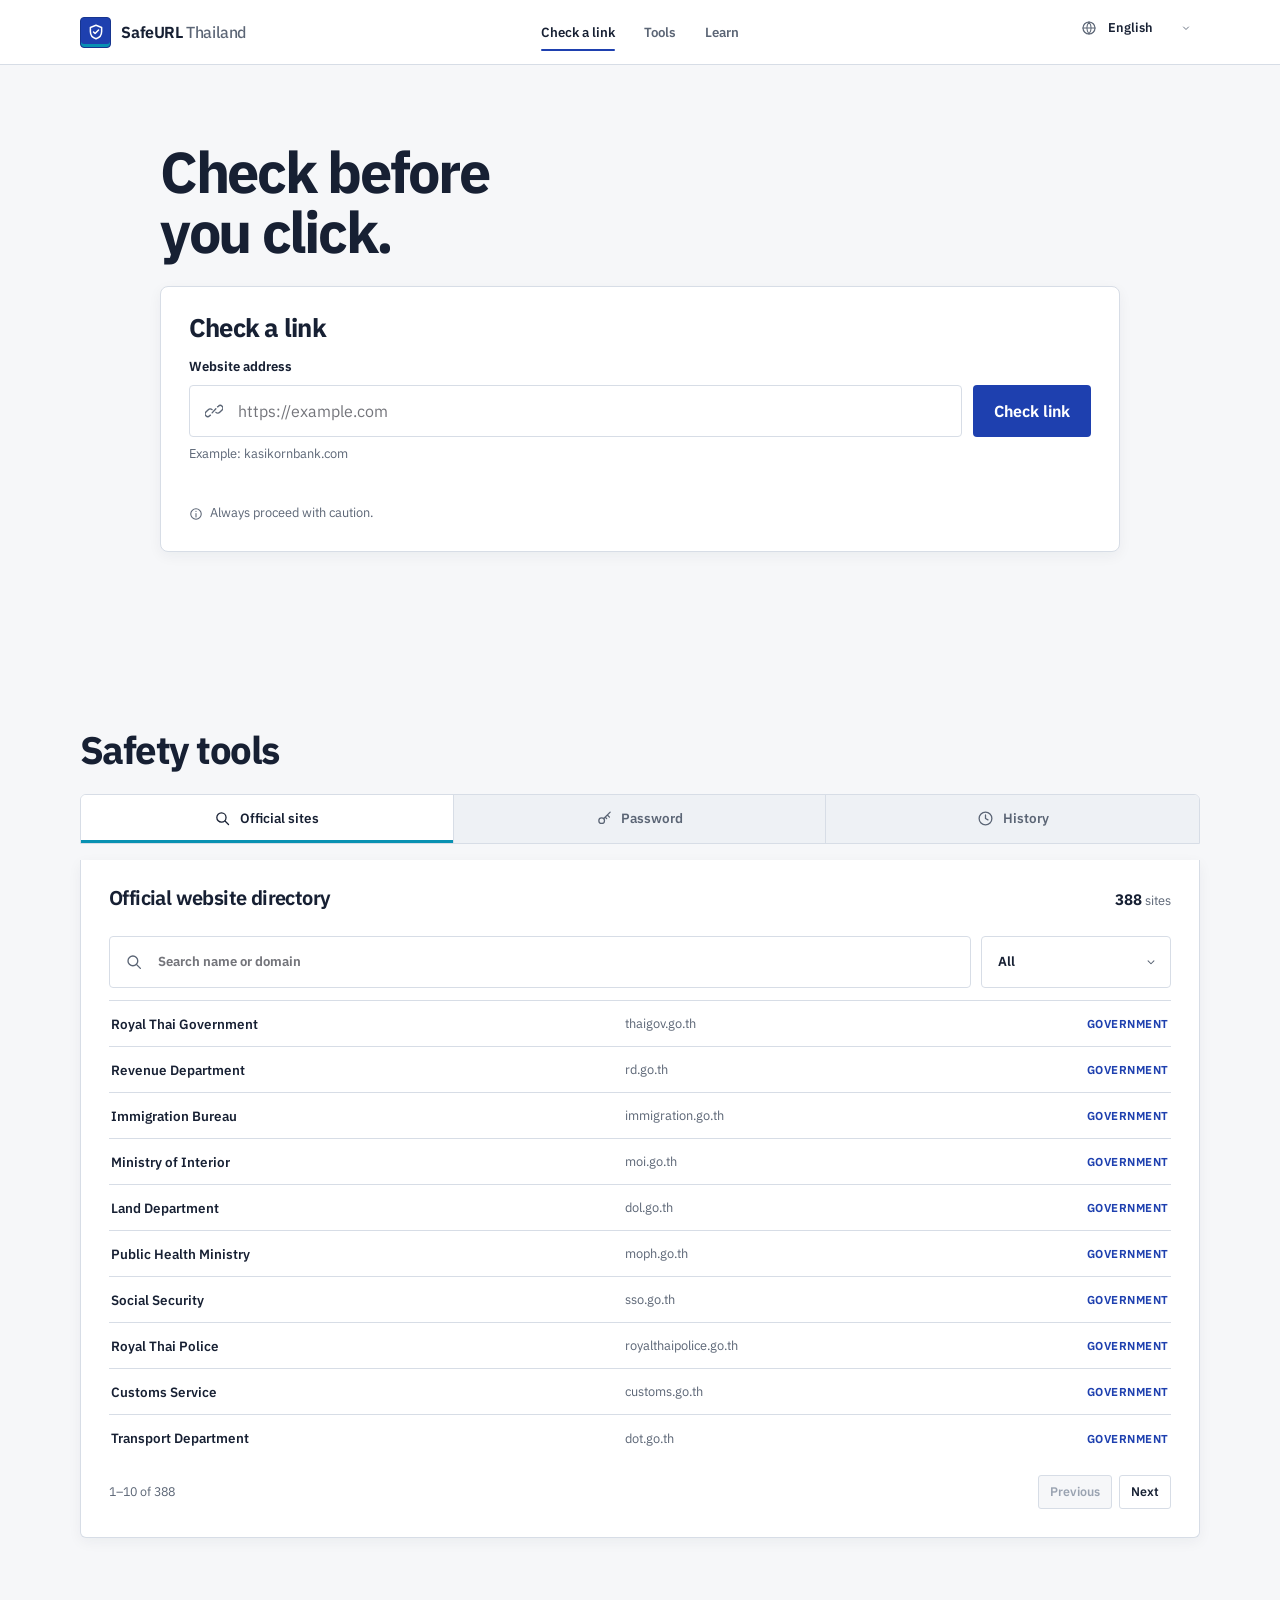
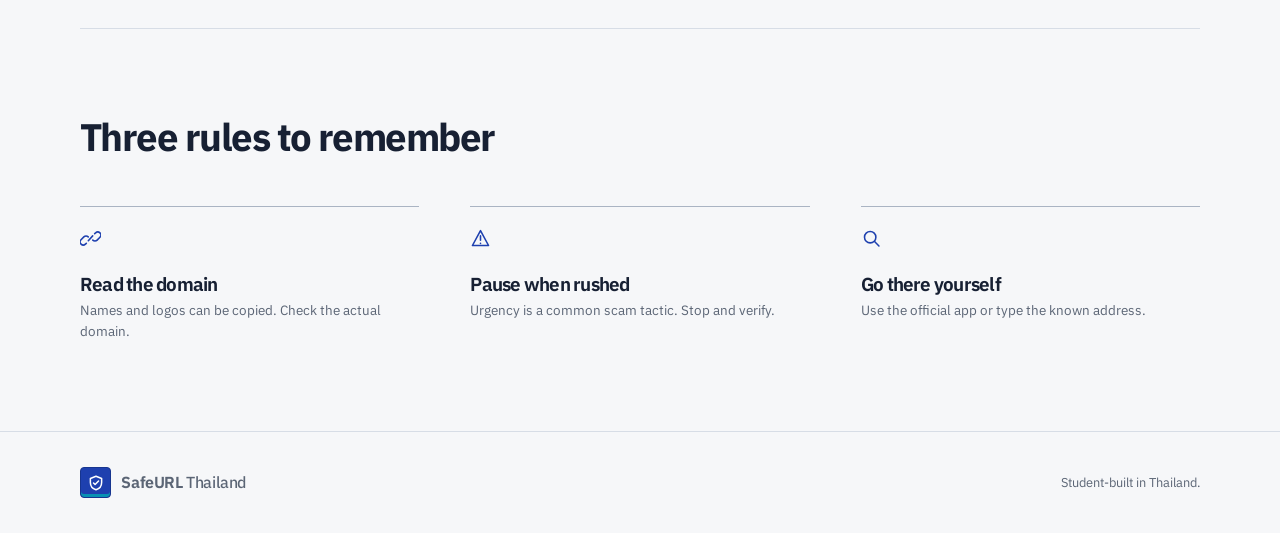
==== commit ad7753f9: "Refine SafeURL interface and expand directory Reduce oversized copy, square the tool surfaces, resto" ====
--- a/index.html
+++ b/index.html
@@ -3,11 +3,11 @@
 <head>
   <meta charset="utf-8">
   <meta name="viewport" content="width=device-width, initial-scale=1, viewport-fit=cover">
-  <meta name="theme-color" content="#102a2e">
+  <meta name="theme-color" content="#1e40af">
   <meta name="description" content="Check suspicious links, find official websites, and learn practical scam-safety habits with SafeURL Thailand.">
   <meta property="og:type" content="website">
   <meta property="og:title" content="SafeURL Thailand — Check before you trust">
-  <meta property="og:description" content="Check suspicious links and find official websites without opening the submitted URL.">
+  <meta property="og:description" content="Check suspicious links and find official websites with SafeURL Thailand.">
   <meta property="og:url" content="https://safeurlth.com/">
   <title>SafeURL Thailand — Check before you trust</title>
   <link rel="canonical" href="https://safeurlth.com/">
@@ -84,17 +84,12 @@
     <section class="hero" id="top">
       <div class="hero-inner">
         <div class="hero-copy">
-          <h1 data-i18n="heroTitle">Check before you tap.</h1>
-          <p class="hero-intro" data-i18n="heroIntro">Paste a URL. We check the domain without opening the link.</p>
+          <h1 data-i18n="heroTitle">Check before you click.</h1>
         </div>
 
         <div class="checker-shell" id="check">
           <div class="checker-heading">
-            <div>
-              <h2 data-i18n="checkerTitle">Check a link</h2>
-              <p data-i18n="checkerSub">Paste the full URL or domain.</p>
-            </div>
-            <span class="privacy-mark"><svg><use href="#icon-lock"/></svg><span data-i18n="privateLabel">Runs locally</span></span>
+            <h2 data-i18n="checkerTitle">Check a link</h2>
           </div>
 
           <form id="urlForm" novalidate>
@@ -117,14 +112,8 @@
 
           <div class="checker-footnote">
             <svg><use href="#icon-info"/></svg>
-            <p data-i18n="checkerNote">Guidance only. A match does not guarantee safety.</p>
+            <p data-i18n="checkerNote">Always proceed with caution.</p>
           </div>
-        </div>
-
-        <div class="signal-row" aria-label="How the check works">
-          <span><svg><use href="#icon-check"/></svg><span data-i18n="signalOneTitle">Domain match</span></span>
-          <span><svg><use href="#icon-search"/></svg><span data-i18n="signalTwoTitle">Impersonation clues</span></span>
-          <span><svg><use href="#icon-link"/></svg><span data-i18n="signalThreeTitle">URL structure</span></span>
         </div>
       </div>
     </section>
@@ -132,8 +121,7 @@
     <section class="toolkit section" id="tools">
       <div class="section-heading">
         <div>
-          <h2 data-i18n="toolsTitle">Safety tools.</h2>
-          <p data-i18n="toolsIntro">Three useful checks. One private workspace.</p>
+          <h2 data-i18n="toolsTitle">Safety tools</h2>
         </div>
       </div>
 
@@ -153,22 +141,33 @@
         <div class="tool-workspace">
           <section class="tool-panel active" id="sitesPanel" role="tabpanel" aria-labelledby="sitesTab">
             <div class="panel-heading">
-              <div><h3 data-i18n="sitesTitle">Find the official website</h3><p data-i18n="sitesIntro">Search by organization, service, or domain.</p></div>
+              <div><h3 data-i18n="sitesTitle">Official website directory</h3></div>
               <span class="directory-count"><strong id="siteCount">0</strong> <span data-i18n="directoryLabel">directory entries</span></span>
             </div>
-            <label class="search-field" for="siteSearch">
-              <svg><use href="#icon-search"/></svg>
-              <input id="siteSearch" type="search" autocomplete="off" maxlength="100" placeholder="Search banks, government services, shopping…" data-i18n-placeholder="siteSearchPlaceholder">
-            </label>
-            <div class="category-filters" id="categoryFilters" aria-label="Filter official sites"></div>
+            <div class="directory-controls">
+              <label class="search-field" for="siteSearch">
+                <svg><use href="#icon-search"/></svg>
+                <input id="siteSearch" type="search" autocomplete="off" maxlength="100" placeholder="Search name or domain" data-i18n-placeholder="siteSearchPlaceholder">
+              </label>
+              <label class="category-select" for="categorySelect">
+                <span class="sr-only">Category</span>
+                <select id="categorySelect" aria-label="Filter official sites by category"></select>
+                <svg><use href="#icon-chevron"/></svg>
+              </label>
+            </div>
             <div class="site-results" id="siteResults"></div>
-            <button class="text-button" id="showMoreSites" type="button" data-i18n="showMore">Show more sites</button>
+            <div class="directory-pager" id="directoryPager">
+              <span id="siteRange" aria-live="polite"></span>
+              <div>
+                <button class="pager-button" id="prevSites" type="button">Previous</button>
+                <button class="pager-button" id="nextSites" type="button">Next</button>
+              </div>
+            </div>
           </section>
 
           <section class="tool-panel" id="passwordPanel" role="tabpanel" aria-labelledby="passwordTab" hidden>
             <div class="panel-heading">
-              <div><h3 data-i18n="passwordTitle">Check password strength</h3><p data-i18n="passwordIntro">Your password never leaves this browser.</p></div>
-              <span class="local-only"><svg><use href="#icon-lock"/></svg><span data-i18n="localOnly">Local only</span></span>
+              <div><h3 data-i18n="passwordTitle">Check password strength</h3></div>
             </div>
             <label for="passwordInput" data-i18n="passwordLabel">Password to test</label>
             <div class="password-entry">
@@ -190,7 +189,7 @@
 
           <section class="tool-panel" id="historyPanel" role="tabpanel" aria-labelledby="historyTab" hidden>
             <div class="panel-heading">
-              <div><h3 data-i18n="historyTitle">Recent checks</h3><p data-i18n="historyIntro">Saved only in this browser.</p></div>
+              <div><h3 data-i18n="historyTitle">Recent checks</h3></div>
               <button class="danger-text-button" id="clearHistory" type="button"><svg><use href="#icon-trash"/></svg><span data-i18n="clearHistory">Clear history</span></button>
             </div>
             <div class="history-list" id="historyList"></div>
@@ -201,7 +200,7 @@
 
     <section class="learn section" id="learn">
       <div class="learn-heading">
-        <div><h2 data-i18n="learnTitle">Three rules. Remember them.</h2><p data-i18n="learnIntro">The safest habits are simple.</p></div>
+        <div><h2 data-i18n="learnTitle">Three rules to remember</h2></div>
       </div>
       <div class="lesson-list">
         <article><svg><use href="#icon-link"/></svg><div><h3 data-i18n="lessonOneTitle">Read the domain, not the message</h3><p data-i18n="lessonOneText">A familiar logo or sender name can be copied. The domain is harder to fake convincingly.</p></div></article>
@@ -210,26 +209,12 @@
       </div>
     </section>
 
-    <section class="about section" id="about">
-      <div class="about-panel">
-        <div>
-          <h2 data-i18n="aboutTitle">Useful guidance. Not a guarantee.</h2>
-          <p data-i18n="aboutText">SafeURL is a student-built educational tool. It checks domains and common URL warning signs.</p>
-        </div>
-        <dl>
-          <div><dt data-i18n="aboutPrivacyLabel">Privacy</dt><dd data-i18n="aboutPrivacyText">Checks stay in your browser</dd></div>
-          <div><dt data-i18n="aboutScopeLabel">Scope</dt><dd data-i18n="aboutScopeText">Domain identity and URL patterns</dd></div>
-          <div><dt data-i18n="aboutAccessLabel">Access</dt><dd data-i18n="aboutAccessText">Free, no sign-in required</dd></div>
-        </dl>
-      </div>
-    </section>
   </main>
 
   <footer class="site-footer">
     <div class="footer-inner">
       <a class="brand footer-brand" href="#top"><span class="brand-mark"><svg><use href="#icon-shield"/></svg></span><span class="brand-name">SafeURL <span>Thailand</span></span></a>
       <p data-i18n="footerText">Student-built in Thailand.</p>
-      <p class="footer-disclaimer" data-i18n="footerDisclaimer">Checks stay in your browser. Results are guidance only.</p>
     </div>
   </footer>
 
--- a/styles.css
+++ b/styles.css
@@ -1,15 +1,17 @@
 :root {
-  --ink: #1d1d1f;
-  --ink-soft: #3a3a3c;
-  --muted: #66666b;
-  --accent: #08786e;
-  --accent-hover: #05635b;
-  --accent-soft: #e2f1ee;
-  --canvas: #f5f5f7;
+  --ink: #172033;
+  --ink-soft: #334155;
+  --muted: #5b6575;
+  --brand-blue: #1e40af;
+  --brand-teal: #0891b2;
+  --accent: #1e40af;
+  --accent-hover: #1e3a8a;
+  --accent-soft: #eff6ff;
+  --canvas: #f6f7f9;
   --surface: #ffffff;
-  --surface-soft: #ebebed;
-  --line: #d6d6d9;
-  --line-strong: #a9aaaf;
+  --surface-soft: #eef1f5;
+  --line: #d7dde6;
+  --line-strong: #aab4c3;
   --success: #1e6a46;
   --success-bg: #e4f3e9;
   --warning: #805600;
@@ -20,18 +22,18 @@
   --font: "Anuphan", "Leelawadee UI", sans-serif;
   --content: 1120px;
   --reading: 68ch;
-  --radius-sm: 12px;
-  --radius-md: 20px;
-  --radius-lg: 30px;
-  --shadow-sm: 0 12px 32px rgba(29, 29, 31, 0.07);
-  --shadow-md: 0 22px 60px rgba(29, 29, 31, 0.1);
+  --radius-sm: 4px;
+  --radius-md: 6px;
+  --radius-lg: 8px;
+  --shadow-sm: 0 4px 14px rgba(23, 32, 51, 0.05);
+  --shadow-md: 0 8px 24px rgba(23, 32, 51, 0.07);
 }
 
 * { box-sizing: border-box; }
 html { scroll-behavior: smooth; scroll-padding-top: 88px; }
 body { margin: 0; background: var(--canvas); color: var(--ink); font-family: var(--font); font-size: 16px; line-height: 1.55; -webkit-font-smoothing: antialiased; text-rendering: optimizeLegibility; }
 body.menu-open { overflow: hidden; }
-::selection { background: #b9ddd7; color: #102b28; }
+::selection { background: #bfdbfe; color: #172033; }
 * { scrollbar-color: #a3aaa8 transparent; scrollbar-width: thin; }
 *::-webkit-scrollbar { width: 10px; height: 10px; }
 *::-webkit-scrollbar-thumb { background: #a3aaa8; border: 3px solid transparent; border-radius: 10px; background-clip: padding-box; }
@@ -43,21 +45,21 @@
 .icon-sprite { position: absolute; width: 0; height: 0; overflow: hidden; }
 .sr-only { position: absolute; width: 1px; height: 1px; padding: 0; margin: -1px; overflow: hidden; clip: rect(0,0,0,0); white-space: nowrap; border: 0; }
 [hidden] { display: none !important; }
-.skip-link { position: fixed; top: 0.75rem; left: 0.75rem; z-index: 999; padding: 0.7rem 1rem; background: var(--ink); color: var(--white); border-radius: 10px; transform: translateY(-150%); transition: transform 180ms ease-out; }
+.skip-link { position: fixed; top: 0.75rem; left: 0.75rem; z-index: 999; padding: 0.7rem 1rem; background: var(--ink); color: var(--white); border-radius: 4px; transform: translateY(-150%); transition: transform 180ms ease-out; }
 .skip-link:focus { transform: translateY(0); }
 :focus-visible { outline: 3px solid #0b8478; outline-offset: 3px; }
 h1, h2, h3, p { margin-top: 0; }
 h1, h2, h3 { line-height: 1.04; letter-spacing: -0.04em; text-wrap: balance; }
-h1 { max-width: 13ch; margin: 0 auto 1.15rem; font-size: clamp(3.2rem, 8.5vw, 6rem); font-weight: 700; }
-h2 { margin-bottom: 0.65rem; font-size: clamp(2.25rem, 5vw, 4rem); font-weight: 700; }
+h1 { max-width: 16ch; margin: 0 0 1.25rem; font-size: clamp(2.5rem, 5vw, 3.6rem); font-weight: 700; }
+h2 { margin-bottom: 0.55rem; font-size: clamp(1.8rem, 3vw, 2.45rem); font-weight: 700; }
 h3 { margin-bottom: 0.35rem; font-size: 1.3rem; font-weight: 650; }
 p { max-width: var(--reading); }
 
-.site-header { position: sticky; top: 0; z-index: 100; background: rgba(245, 245, 247, 0.92); border-bottom: 1px solid rgba(29, 29, 31, 0.08); backdrop-filter: saturate(160%) blur(18px); }
+.site-header { position: sticky; top: 0; z-index: 100; background: var(--surface); border-bottom: 1px solid var(--line); }
 .header-inner, .hero-inner, .section, .footer-inner { width: min(calc(100% - 3rem), var(--content)); margin-inline: auto; }
 .header-inner { min-height: 64px; display: grid; grid-template-columns: 1fr auto 1fr; align-items: center; gap: 1.5rem; }
 .brand { display: inline-flex; align-items: center; gap: 0.65rem; width: max-content; text-decoration: none; font-weight: 650; }
-.brand-mark { width: 31px; height: 31px; display: grid; place-items: center; color: var(--white); background: var(--ink); border-radius: 9px; }
+.brand-mark { width: 31px; height: 31px; display: grid; place-items: center; color: var(--white); background: var(--brand-blue); border: 1px solid #17358f; border-radius: 4px; box-shadow: inset 0 -3px 0 var(--brand-teal); }
 .brand-mark svg { width: 18px; height: 18px; stroke-width: 2; }
 .brand-name { letter-spacing: -0.025em; }
 .brand-name span { color: var(--muted); font-weight: 500; }
@@ -65,26 +67,24 @@
 .primary-nav a { position: relative; padding: 0.35rem 0; color: var(--muted); font-size: 0.83rem; font-weight: 600; text-decoration: none; }
 .primary-nav a:hover, .primary-nav a.active { color: var(--ink); }
 .primary-nav a.active::after { content: ""; position: absolute; inset: auto 0 -0.18rem; height: 2px; background: var(--accent); border-radius: 2px; }
-.language-control { position: relative; justify-self: end; display: flex; align-items: center; gap: 0.35rem; min-height: 40px; padding: 0 0.45rem 0 0.7rem; color: var(--muted); border: 1px solid transparent; border-radius: 10px; }
+.language-control { position: relative; justify-self: end; display: flex; align-items: center; gap: 0.35rem; min-height: 40px; padding: 0 0.45rem 0 0.7rem; color: var(--muted); border: 1px solid transparent; border-radius: 4px; }
 .language-control:hover { background: var(--surface); border-color: var(--line); }
 .language-control > svg { width: 16px; height: 16px; }
 .language-control select { width: auto; min-height: 38px; padding: 0 1.5rem 0 0.3rem; border: 0; background: transparent; color: var(--ink); font-size: 0.8rem; font-weight: 600; appearance: none; }
 .select-chevron { position: absolute; right: 0.45rem; width: 12px !important; pointer-events: none; }
-.icon-button { display: inline-grid; place-items: center; width: 42px; height: 42px; padding: 0; border: 0; border-radius: 10px; background: transparent; color: inherit; }
+.icon-button { display: inline-grid; place-items: center; width: 42px; height: 42px; padding: 0; border: 0; border-radius: 4px; background: transparent; color: inherit; }
 .icon-button:hover { background: rgba(29, 29, 31, 0.06); }
 .icon-button svg { width: 20px; height: 20px; }
 .menu-button { display: none; justify-self: end; }
 
-.hero { padding: clamp(5.5rem, 11vw, 9rem) 0 clamp(5rem, 10vw, 8rem); }
-.hero-inner { max-width: 920px; }
-.hero-copy { text-align: center; margin-bottom: clamp(2.5rem, 6vw, 4.5rem); }
+.hero { padding: clamp(3rem, 6vw, 5rem) 0 clamp(4rem, 7vw, 6rem); }
+.hero-inner { max-width: 960px; }
+.hero-copy { text-align: left; margin-bottom: 1.5rem; }
 .hero-intro { max-width: 42ch; margin: 0 auto; color: var(--muted); font-size: clamp(1.08rem, 2vw, 1.35rem); line-height: 1.45; }
-.checker-shell { padding: clamp(1.4rem, 3vw, 2.15rem); background: var(--surface); border: 1px solid rgba(29,29,31,.08); border-radius: var(--radius-lg); box-shadow: var(--shadow-md); }
-.checker-heading { display: flex; align-items: flex-start; justify-content: space-between; gap: 1.5rem; margin-bottom: 1.5rem; }
-.checker-heading h2 { font-size: clamp(1.55rem, 3vw, 2rem); letter-spacing: -0.03em; margin-bottom: 0.3rem; }
+.checker-shell { padding: clamp(1.2rem, 2.5vw, 1.75rem); background: var(--surface); border: 1px solid var(--line); border-radius: var(--radius-lg); box-shadow: var(--shadow-sm); }
+.checker-heading { margin-bottom: 1rem; }
+.checker-heading h2 { font-size: clamp(1.3rem, 2vw, 1.6rem); letter-spacing: -0.03em; margin: 0; }
 .checker-heading p { margin: 0; color: var(--muted); font-size: 0.9rem; }
-.privacy-mark, .local-only { display: inline-flex; align-items: center; gap: 0.35rem; color: var(--accent); font-size: 0.8rem; font-weight: 650; white-space: nowrap; }
-.privacy-mark svg, .local-only svg { width: 15px; height: 15px; }
 label { display: block; margin-bottom: 0.45rem; font-size: 0.82rem; font-weight: 650; }
 .url-entry { display: grid; grid-template-columns: minmax(0, 1fr) auto; gap: 0.7rem; }
 .input-wrap { position: relative; min-width: 0; }
@@ -107,25 +107,21 @@
 .checker-footnote { display: flex; align-items: flex-start; gap: 0.45rem; margin-top: 1rem; color: var(--muted); }
 .checker-footnote svg { flex: 0 0 auto; width: 14px; height: 14px; margin-top: 0.2rem; }
 .checker-footnote p { margin: 0; font-size: 0.8rem; }
-.signal-row { display: flex; justify-content: center; flex-wrap: wrap; gap: 0.75rem 1.6rem; margin-top: 1.5rem; color: var(--muted); }
-.signal-row > span { display: inline-flex; align-items: center; gap: 0.4rem; font-size: 0.8rem; font-weight: 550; }
-.signal-row svg { width: 15px; height: 15px; color: var(--accent); }
-
-.result-panel { margin-top: 1rem; border-radius: 16px; overflow: hidden; animation: result-reveal 380ms cubic-bezier(.2,.8,.2,1) both; }
+.result-panel { margin-top: 1rem; border-radius: 4px; overflow: hidden; animation: result-reveal 280ms cubic-bezier(.2,.8,.2,1) both; }
 @keyframes result-reveal { from { opacity: 0; clip-path: inset(0 0 100% 0); transform: translateY(-6px); } to { opacity: 1; clip-path: inset(0); transform: none; } }
 .result-panel.safe { background: var(--success-bg); color: #184c34; border: 1px solid #9fc7ac; }
 .result-panel.caution { background: var(--warning-bg); color: #624400; border: 1px solid #d9bd73; }
 .result-panel.danger { background: var(--danger-bg); color: #702c26; border: 1px solid #d8a49e; }
 .result-panel.loading { background: var(--canvas); color: var(--ink); border: 1px solid var(--line); }
 .result-top { display: grid; grid-template-columns: auto minmax(0,1fr) auto; gap: 0.8rem; align-items: start; padding: 1rem; }
-.result-icon { width: 36px; height: 36px; display: grid; place-items: center; border-radius: 50%; background: rgba(255,255,255,.72); }
+.result-icon { width: 36px; height: 36px; display: grid; place-items: center; border: 1px solid currentColor; border-radius: 3px; background: rgba(255,255,255,.72); }
 .result-icon svg { width: 17px; height: 17px; }
 .result-copy { min-width: 0; }
 .result-label { display: block; margin-bottom: 0.1rem; font-size: 0.75rem; font-weight: 700; letter-spacing: 0.08em; text-transform: uppercase; }
 .result-copy h3 { margin-bottom: 0.2rem; font-size: 1rem; letter-spacing: -0.02em; }
 .result-copy p { margin: 0; font-size: 0.82rem; }
 .result-domain { overflow-wrap: anywhere; font-weight: 600; }
-.report-button { min-height: 38px; display: inline-flex; align-items: center; gap: 0.35rem; padding: 0.35rem 0.6rem; background: transparent; color: currentColor; border: 1px solid currentColor; border-radius: 9px; font-size: 0.8rem; font-weight: 600; }
+.report-button { min-height: 38px; display: inline-flex; align-items: center; gap: 0.35rem; padding: 0.35rem 0.6rem; background: transparent; color: currentColor; border: 1px solid currentColor; border-radius: 3px; font-size: 0.8rem; font-weight: 600; }
 .report-button svg { width: 14px; height: 14px; }
 .result-details { padding: 0.8rem 1rem 1rem; border-top: 1px solid rgba(29,29,31,.12); }
 .result-details ul { display: grid; gap: 0.4rem; margin: 0; padding: 0; list-style: none; }
@@ -134,37 +130,44 @@
 .spinner { width: 18px; height: 18px; border: 2px solid var(--line-strong); border-top-color: var(--accent); border-radius: 50%; animation: spin 0.8s linear infinite; }
 @keyframes spin { to { transform: rotate(360deg); } }
 
-.section { padding-block: clamp(5.5rem, 11vw, 9rem); }
-.section-heading { margin-bottom: 2rem; }
+.section { padding-block: clamp(4rem, 7vw, 6rem); }
+.section-heading { margin-bottom: 1.4rem; }
 .section-heading > div { max-width: 720px; }
 .section-heading p, .learn-heading p { margin: 0; color: var(--muted); font-size: 1.02rem; }
 .tool-layout { display: grid; gap: 1rem; }
-.tool-tabs { display: grid; grid-template-columns: repeat(3, 1fr); gap: 0.4rem; padding: 0.35rem; background: var(--surface-soft); border-radius: 16px; }
-.tool-tab { min-height: 54px; display: flex; align-items: center; justify-content: center; gap: 0.55rem; padding: 0.65rem 0.9rem; border: 0; border-radius: 12px; background: transparent; color: var(--muted); }
+.tool-tabs { display: grid; grid-template-columns: repeat(3, 1fr); gap: 0; padding: 0; background: var(--surface); border: 1px solid var(--line); border-radius: 6px 6px 0 0; overflow: hidden; }
+.tool-tab { min-height: 48px; display: flex; align-items: center; justify-content: center; gap: 0.55rem; padding: 0.6rem 0.9rem; border: 0; border-right: 1px solid var(--line); border-radius: 0; background: var(--surface-soft); color: var(--muted); }
+.tool-tab:last-child { border-right: 0; }
 .tool-tab > svg { width: 17px; height: 17px; }
 .tool-tab strong { display: block; color: inherit; font-size: 0.84rem; font-weight: 600; }
 .tool-tab small { display: none; }
 .tool-tab:hover { color: var(--ink); }
-.tool-tab.active { background: var(--surface); color: var(--ink); box-shadow: 0 3px 12px rgba(29,29,31,.08); }
-.tool-workspace { min-width: 0; overflow: hidden; background: var(--surface); border: 1px solid rgba(29,29,31,.08); border-radius: var(--radius-lg); box-shadow: var(--shadow-sm); }
-.tool-panel { padding: clamp(1.4rem, 4vw, 2.5rem); }
+.tool-tab.active { background: var(--surface); color: var(--ink); box-shadow: inset 0 -3px 0 var(--brand-teal); }
+.tool-workspace { min-width: 0; overflow: hidden; background: var(--surface); border: 1px solid var(--line); border-top: 0; border-radius: 0 0 6px 6px; box-shadow: var(--shadow-sm); }
+.tool-panel { padding: clamp(1.1rem, 3vw, 1.75rem); }
 .panel-heading { display: flex; justify-content: space-between; align-items: flex-start; gap: 1.5rem; margin-bottom: 1.4rem; }
-.panel-heading h3 { font-size: 1.5rem; letter-spacing: -0.03em; }
+.panel-heading h3 { font-size: 1.25rem; letter-spacing: -0.03em; }
 .panel-heading p { margin: 0; color: var(--muted); font-size: 0.86rem; }
 .directory-count { color: var(--muted); font-size: 0.8rem; white-space: nowrap; }
 .directory-count strong { color: var(--ink); font-size: 0.95rem; font-variant-numeric: tabular-nums; }
-.search-field { position: relative; margin-bottom: 0.9rem; }
+.directory-controls { display: grid; grid-template-columns: minmax(0,1fr) 190px; gap: 0.6rem; margin-bottom: 0.75rem; }
+.search-field { position: relative; margin: 0; }
 .search-field svg { position: absolute; left: 1rem; top: 50%; width: 18px; height: 18px; color: var(--muted); transform: translateY(-50%); }
 .search-field input { padding-left: 3rem; }
-.category-filters { display: flex; gap: 0.4rem; overflow-x: auto; padding-bottom: 0.65rem; }
-.filter-button { min-height: 36px; flex: 0 0 auto; padding: 0.3rem 0.7rem; border: 1px solid var(--line); border-radius: 999px; background: var(--surface); color: var(--muted); font-size: 0.8rem; font-weight: 600; }
-.filter-button:hover, .filter-button.active { background: var(--ink); border-color: var(--ink); color: var(--white); }
+.category-select { position: relative; margin: 0; }
+.category-select select { padding-right: 2.4rem; appearance: none; }
+.category-select svg { position: absolute; right: 0.8rem; top: 50%; width: 14px; height: 14px; color: var(--muted); transform: translateY(-50%); pointer-events: none; }
 .site-results { border-top: 1px solid var(--line); }
-.site-row { display: grid; grid-template-columns: minmax(0,1fr) minmax(150px,.8fr) auto; gap: 1rem; align-items: center; padding: 0.8rem 0.15rem; border-bottom: 1px solid var(--line); }
+.site-row { display: grid; grid-template-columns: minmax(0,1fr) minmax(180px,.8fr) 130px; gap: 1rem; align-items: center; min-height: 46px; padding: 0.55rem 0.15rem; border-bottom: 1px solid var(--line); }
 .site-row:last-child { border-bottom: 0; }
 .site-name { min-width: 0; font-size: 0.84rem; font-weight: 600; }
 .site-domain { color: var(--muted); font-size: 0.8rem; overflow-wrap: anywhere; }
-.site-category { justify-self: end; color: var(--accent); font-size: 0.75rem; font-weight: 650; letter-spacing: 0.06em; text-transform: uppercase; }
+.site-category { justify-self: end; color: var(--accent); font-size: 0.72rem; font-weight: 650; letter-spacing: 0.04em; text-transform: uppercase; }
+.directory-pager { display: flex; align-items: center; justify-content: space-between; gap: 1rem; padding-top: 0.85rem; color: var(--muted); font-size: 0.78rem; }
+.directory-pager > div { display: flex; gap: 0.4rem; }
+.pager-button { min-height: 34px; padding: 0.35rem 0.7rem; border: 1px solid var(--line); border-radius: 3px; background: var(--surface); color: var(--ink); font-size: 0.78rem; font-weight: 600; }
+.pager-button:hover:not(:disabled) { border-color: var(--accent); color: var(--accent); }
+.pager-button:disabled { color: #9aa3b1; background: var(--canvas); cursor: not-allowed; }
 .empty-state { padding: 2.6rem 1rem; text-align: center; color: var(--muted); }
 .empty-state svg { width: 24px; height: 24px; margin: 0 auto 0.65rem; color: var(--accent); }
 .empty-state h4 { margin: 0 0 0.2rem; color: var(--ink); font-size: 0.95rem; }
@@ -182,7 +185,7 @@
 .strength-line { display: flex; justify-content: space-between; gap: 1rem; margin-top: 0.5rem; }
 .strength-line strong { font-size: 0.8rem; }
 .strength-line span { color: var(--muted); font-size: 0.8rem; }
-.password-rules { display: grid; grid-template-columns: repeat(2, minmax(0,1fr)); gap: 0.65rem 1.2rem; margin: 0; padding: 1rem; list-style: none; background: var(--canvas); border-radius: 16px; }
+.password-rules { display: grid; grid-template-columns: repeat(2, minmax(0,1fr)); gap: 0.65rem 1.2rem; margin: 0; padding: 1rem; list-style: none; background: var(--canvas); border: 1px solid var(--line); border-radius: 4px; }
 .password-rules li { display: flex; align-items: center; gap: 0.45rem; color: var(--muted); font-size: 0.76rem; }
 .password-rules svg { width: 14px; height: 14px; color: var(--line-strong); }
 .password-rules li.passed { color: var(--success); font-weight: 600; }
@@ -205,20 +208,11 @@
 .lesson-list article > svg { width: 21px; height: 21px; margin-bottom: 1.6rem; color: var(--accent); }
 .lesson-list h3 { font-size: 1.18rem; }
 .lesson-list p { margin: 0; color: var(--muted); font-size: 0.84rem; }
-.about { padding-top: 0; }
-.about-panel { display: grid; grid-template-columns: minmax(0,1fr) minmax(320px,.9fr); gap: clamp(2rem, 7vw, 6rem); padding: clamp(2rem, 5vw, 4rem); background: var(--ink); color: var(--white); border-radius: var(--radius-lg); }
-.about-panel h2 { max-width: 14ch; font-size: clamp(2.2rem, 5vw, 4rem); }
-.about-panel p { margin: 0; color: #c8c8ce; }
-.about-panel dl { margin: 0; }
-.about-panel dl div { padding: 0.9rem 0; border-top: 1px solid #48484d; }
-.about-panel dt { color: #9ed2ca; font-size: 0.75rem; font-weight: 650; letter-spacing: 0.07em; text-transform: uppercase; }
-.about-panel dd { margin: 0.2rem 0 0; font-size: 0.86rem; }
 .site-footer { padding-block: 2.2rem max(2.2rem, env(safe-area-inset-bottom)); background: var(--canvas); color: var(--muted); border-top: 1px solid var(--line); }
-.footer-inner { display: grid; grid-template-columns: auto 1fr auto; gap: 1.5rem; align-items: center; }
-.footer-brand .brand-mark { background: var(--ink); color: var(--white); }
+.footer-inner { display: flex; justify-content: space-between; gap: 1.5rem; align-items: center; }
+.footer-brand .brand-mark { background: var(--brand-blue); color: var(--white); }
 .footer-inner p { margin: 0; font-size: 0.8rem; }
-.footer-disclaimer { text-align: right; }
-.report-dialog { width: min(92vw, 520px); padding: 0; color: var(--ink); background: var(--surface); border: 1px solid var(--line); border-radius: 24px; box-shadow: var(--shadow-md); }
+.report-dialog { width: min(92vw, 520px); padding: 0; color: var(--ink); background: var(--surface); border: 1px solid var(--line); border-radius: 6px; box-shadow: var(--shadow-md); }
 .report-dialog::backdrop { background: rgba(29,29,31,.62); backdrop-filter: blur(4px); }
 .report-dialog form { padding: 1.5rem; }
 .dialog-heading { display: flex; justify-content: space-between; gap: 1rem; margin-bottom: 1.3rem; }
@@ -227,7 +221,7 @@
 .report-dialog input, .report-dialog select, .report-dialog textarea { margin-bottom: 0.9rem; }
 .report-dialog textarea { min-height: 90px; resize: vertical; }
 .dialog-actions { display: flex; justify-content: flex-end; gap: 0.6rem; margin-top: 0.5rem; }
-.toast { position: fixed; right: 1rem; bottom: 1rem; z-index: 300; max-width: 360px; padding: 0.75rem 1rem; color: var(--white); background: var(--ink); border-radius: 12px; box-shadow: var(--shadow-md); opacity: 0; transform: translateY(12px); pointer-events: none; transition: opacity 180ms ease-out, transform 180ms ease-out; }
+.toast { position: fixed; right: 1rem; bottom: 1rem; z-index: 300; max-width: 360px; padding: 0.75rem 1rem; color: var(--white); background: var(--ink); border-radius: 4px; box-shadow: var(--shadow-md); opacity: 0; transform: translateY(12px); pointer-events: none; transition: opacity 180ms ease-out, transform 180ms ease-out; }
 .toast.show { opacity: 1; transform: none; }
 
 @media (max-width: 820px) {
@@ -241,9 +235,6 @@
   .lesson-list { grid-template-columns: 1fr; gap: 1.5rem; }
   .lesson-list article { display: grid; grid-template-columns: 32px 1fr; gap: 0.9rem; }
   .lesson-list article > svg { margin: 0.15rem 0 0; }
-  .about-panel { grid-template-columns: 1fr; }
-  .footer-inner { grid-template-columns: auto 1fr; }
-  .footer-disclaimer { grid-column: 1 / -1; text-align: left; }
 }
 @media (max-width: 600px) {
   .header-inner, .hero-inner, .section, .footer-inner { width: min(calc(100% - 1.25rem), var(--content)); }
@@ -255,32 +246,28 @@
   .language-control { padding-inline: 0.35rem; }
   .language-control > svg:first-child { display: none; }
   .language-control select { max-width: 5rem; padding-right: 1.15rem; font-size: 0.75rem; }
-  .hero { padding: 4.6rem 0 4.5rem; }
-  h1 { font-size: clamp(3rem, 15vw, 4.4rem); }
-  .hero-intro { font-size: 1rem; }
-  .checker-shell { padding: 1.05rem; border-radius: 22px; }
-  .checker-heading { display: block; margin-bottom: 1.2rem; }
-  .privacy-mark { margin-top: 0.65rem; }
+  .hero { padding: 2.8rem 0 3.8rem; }
+  h1 { font-size: clamp(2.25rem, 11vw, 3rem); }
+  .checker-shell { padding: 1rem; border-radius: 6px; }
+  .checker-heading { margin-bottom: 0.9rem; }
   .url-entry { grid-template-columns: 1fr; }
   .url-entry .primary-button { width: 100%; }
-  .signal-row { justify-content: flex-start; gap: 0.6rem 1rem; margin-inline: 0.2rem; }
   .result-top { grid-template-columns: auto minmax(0,1fr); }
   .result-top .report-button { grid-column: 2; justify-self: start; }
-  .section { padding-block: 5rem; }
-  h2 { font-size: clamp(2.25rem, 11vw, 3.25rem); }
+  .section { padding-block: 3.8rem; }
+  h2 { font-size: clamp(1.7rem, 8vw, 2.2rem); }
   .tool-tabs { overflow-x: auto; grid-template-columns: repeat(3, minmax(128px, 1fr)); }
   .tool-tab { min-height: 48px; padding-inline: 0.6rem; }
-  .tool-panel { padding: 1.05rem; }
+  .tool-panel { padding: 1rem; }
   .panel-heading { display: block; }
-  .directory-count, .local-only, .danger-text-button { margin-top: 0.6rem; }
+  .directory-count, .danger-text-button { margin-top: 0.6rem; }
+  .directory-controls { grid-template-columns: 1fr; }
   .site-row { grid-template-columns: minmax(0,1fr) auto; gap: 0.25rem 0.7rem; }
   .site-domain { grid-column: 1 / -1; }
   .password-rules { grid-template-columns: 1fr; }
   .history-row { grid-template-columns: auto minmax(0,1fr); }
   .history-time { grid-column: 2; }
-  .about-panel { padding: 1.5rem; border-radius: 22px; }
-  .footer-inner { grid-template-columns: 1fr; }
-  .footer-disclaimer { grid-column: auto; }
+  .footer-inner { align-items: flex-start; flex-direction: column; }
   .dialog-actions { flex-direction: column-reverse; }
   .dialog-actions button { width: 100%; }
   .toast { inset-inline: 0.75rem; max-width: none; }
@@ -292,5 +279,5 @@
   .site-header, .toolkit, .site-footer, .report-dialog, .toast, .primary-button, .report-button { display: none !important; }
   body { background: white; color: black; }
   .hero, .section { padding: 1.5rem 0; }
-  .checker-shell, .about-panel { border: 1px solid #777; box-shadow: none; background: white; color: black; }
-}
+  .checker-shell { border: 1px solid #777; box-shadow: none; background: white; color: black; }
+}
